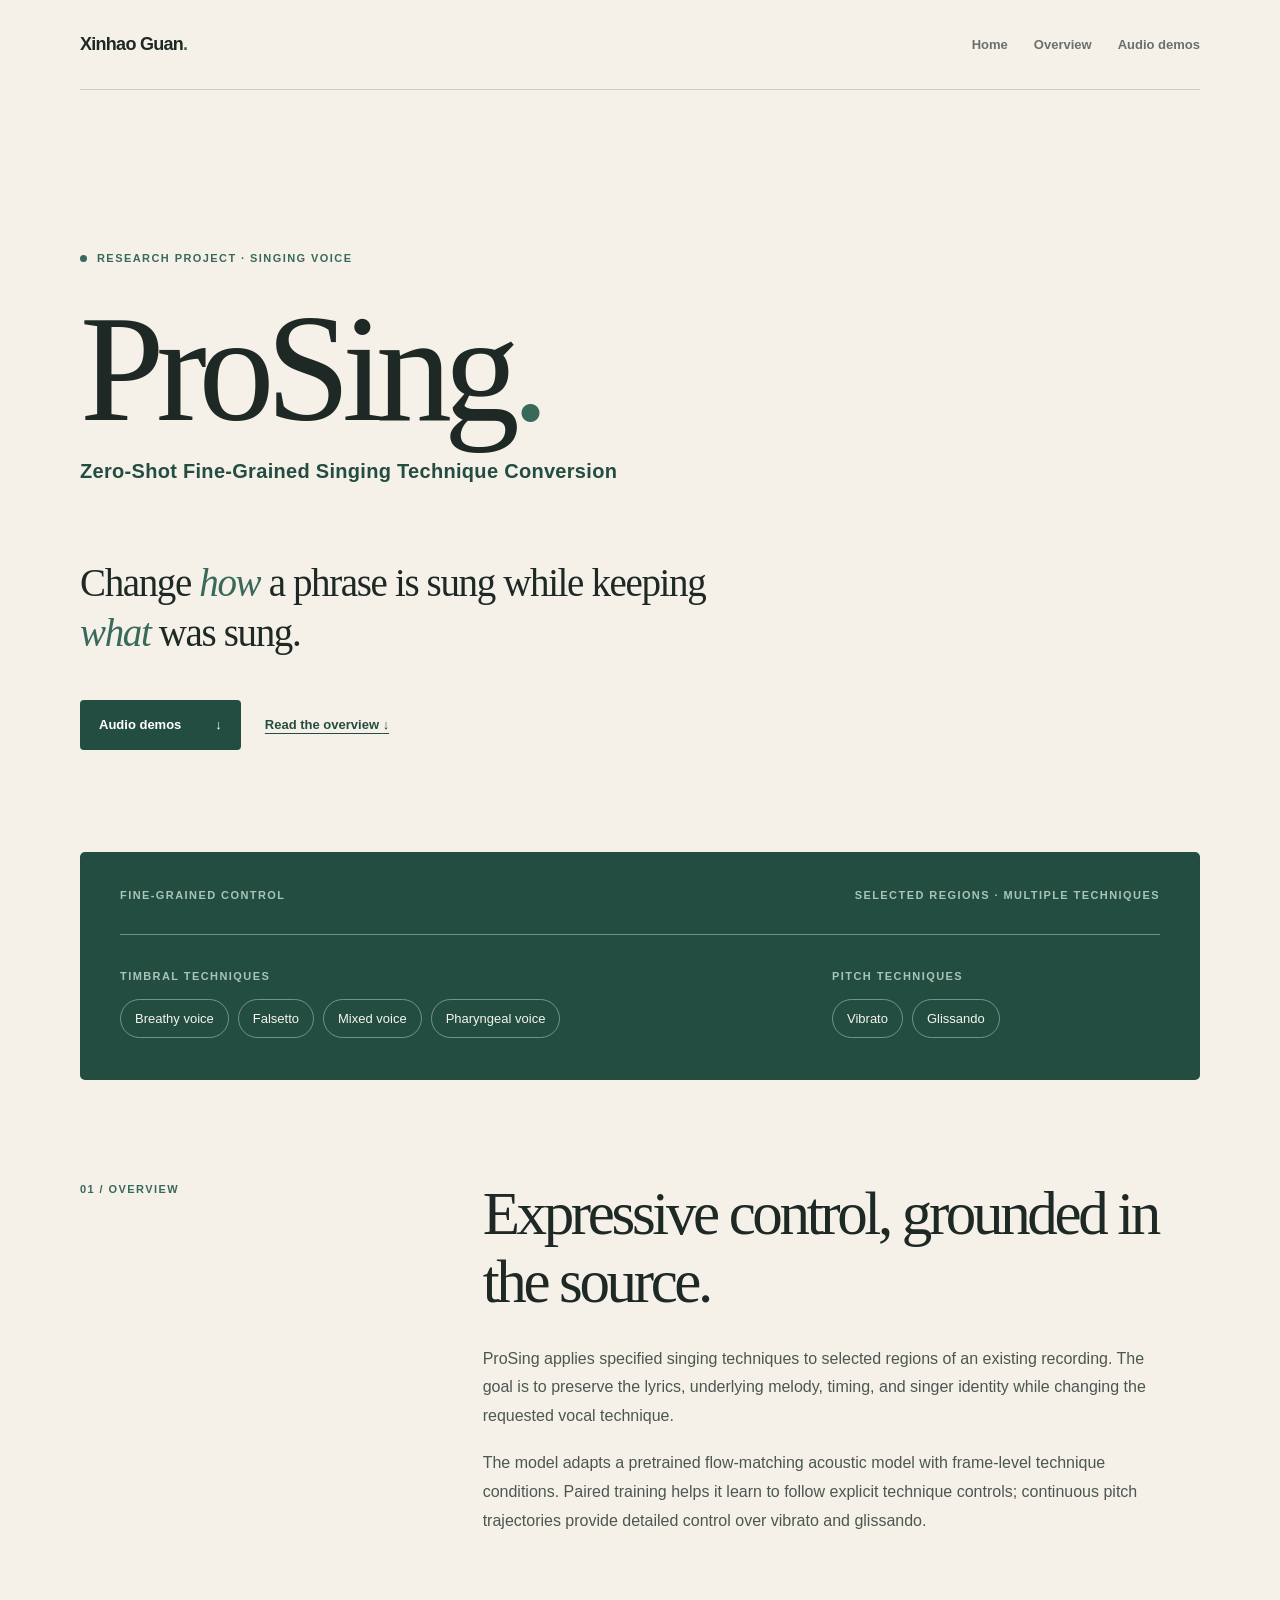
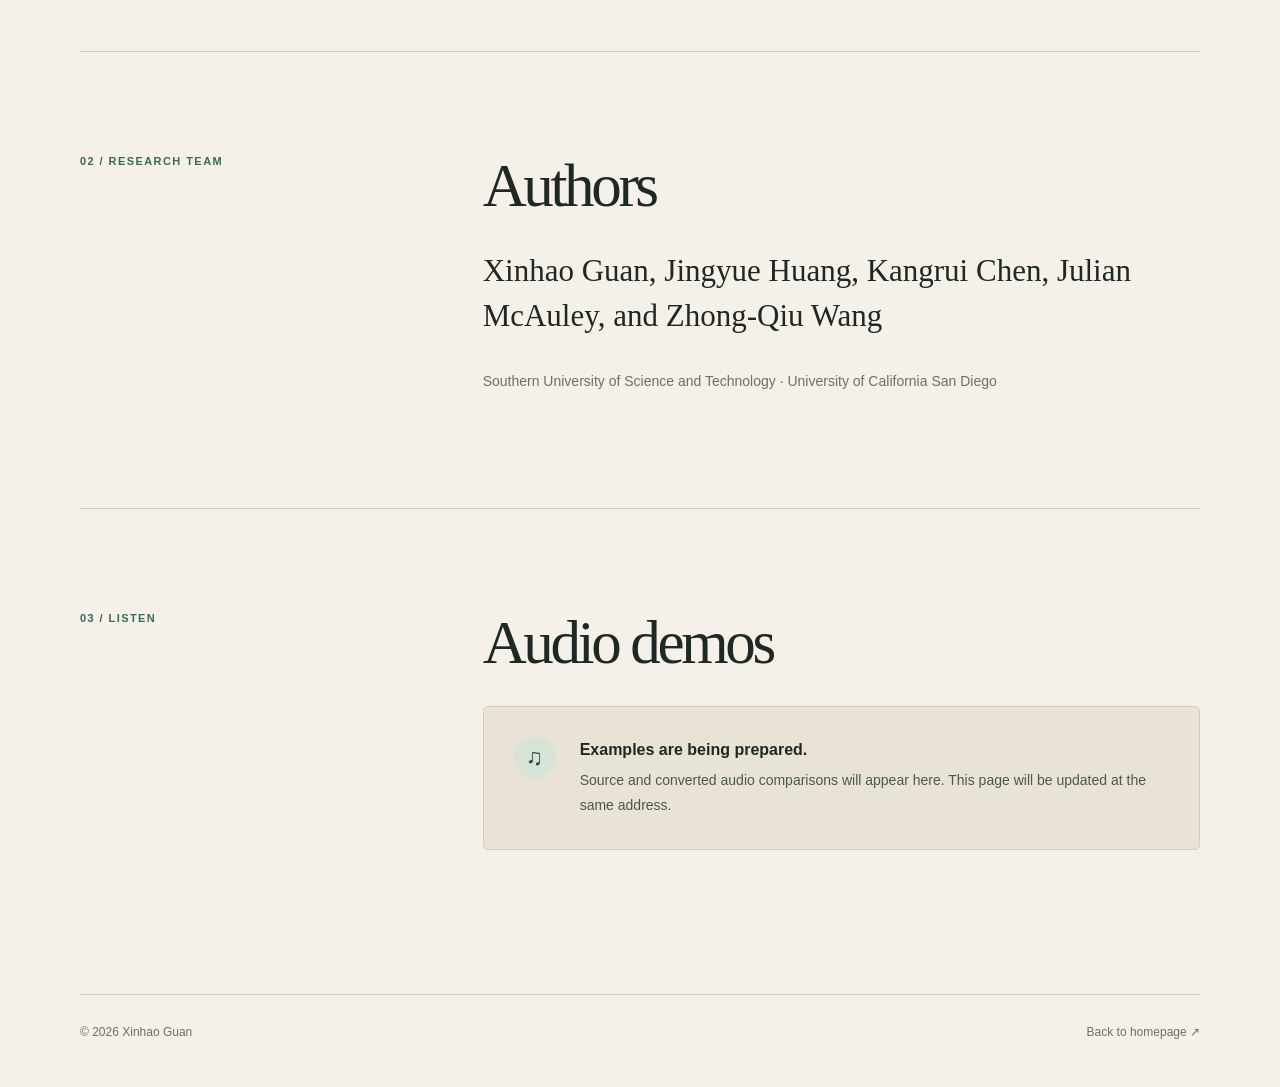
==== prosing-demo/index.html @ 40efb4b3 "Add research homepage and ProSing demo landing page" ====
<!doctype html>
<html lang="en">
  <head>
    <meta charset="utf-8">
    <meta name="viewport" content="width=device-width, initial-scale=1">
    <meta name="description" content="ProSing: zero-shot fine-grained singing technique conversion. Project overview and audio demos.">
    <meta name="theme-color" content="#f5f1e9">
    <meta property="og:type" content="website">
    <meta property="og:title" content="ProSing · Singing Technique Conversion">
    <meta property="og:description" content="Localized, multi-technique control for an existing singing performance.">
    <meta property="og:url" content="https://howardguan24.github.io/prosing-demo/">
    <title>ProSing · Singing Technique Conversion</title>
    <link rel="canonical" href="https://howardguan24.github.io/prosing-demo/">
    <link rel="stylesheet" href="/assets/site.css">
  </head>
  <body>
    <header class="site-header wrap">
      <a class="wordmark" href="/" aria-label="Xinhao Guan, home">Xinhao Guan<span class="wordmark-dot">.</span></a>
      <nav aria-label="Main navigation">
        <a href="/">Home</a>
        <a href="#overview">Overview</a>
        <a href="#demos">Audio demos</a>
      </nav>
    </header>

    <main>
      <section class="project-hero wrap" aria-labelledby="project-title">
        <div class="eyebrow"><span class="status-dot"></span> Research project · Singing voice</div>
        <h1 id="project-title">ProSing<span class="wordmark-dot">.</span></h1>
        <p class="project-subtitle">Zero-Shot Fine-Grained Singing Technique Conversion</p>
        <p class="project-lead">Change <em>how</em> a phrase is sung while keeping <em>what</em> was sung.</p>
        <div class="hero-actions">
          <a class="button button-primary" href="#demos">Audio demos <span aria-hidden="true">↓</span></a>
          <a class="text-link" href="#overview">Read the overview <span aria-hidden="true">↓</span></a>
        </div>
      </section>

      <section class="technique-panel wrap" aria-label="Supported singing techniques">
        <div class="panel-heading">
          <span class="section-label">Fine-grained control</span>
          <span class="panel-note">Selected regions · Multiple techniques</span>
        </div>
        <div class="technique-grid">
          <div class="technique-group">
            <span class="group-title">Timbral techniques</span>
            <div class="pills"><span>Breathy voice</span><span>Falsetto</span><span>Mixed voice</span><span>Pharyngeal voice</span></div>
          </div>
          <div class="technique-group">
            <span class="group-title">Pitch techniques</span>
            <div class="pills"><span>Vibrato</span><span>Glissando</span></div>
          </div>
        </div>
      </section>

      <section class="content-section wrap" id="overview" aria-labelledby="overview-title">
        <div class="section-label">01 / Overview</div>
        <div class="section-content">
          <h2 id="overview-title">Expressive control, grounded in the source.</h2>
          <p>ProSing applies specified singing techniques to selected regions of an existing recording. The goal is to preserve the lyrics, underlying melody, timing, and singer identity while changing the requested vocal technique.</p>
          <p>The model adapts a pretrained flow-matching acoustic model with frame-level technique conditions. Paired training helps it learn to follow explicit technique controls; continuous pitch trajectories provide detailed control over vibrato and glissando.</p>
        </div>
      </section>

      <section class="content-section wrap" id="authors" aria-labelledby="authors-title">
        <div class="section-label">02 / Research team</div>
        <div class="section-content">
          <h2 id="authors-title">Authors</h2>
          <p class="authors">Xinhao Guan, Jingyue Huang, Kangrui Chen, Julian McAuley, and Zhong-Qiu Wang</p>
          <p class="muted">Southern University of Science and Technology · University of California San Diego</p>
        </div>
      </section>

      <section class="content-section demos-section wrap" id="demos" aria-labelledby="demos-title">
        <div class="section-label">03 / Listen</div>
        <div class="section-content">
          <h2 id="demos-title">Audio demos</h2>
          <div class="coming-soon" role="status">
            <span class="coming-soon-icon" aria-hidden="true">♫</span>
            <div>
              <h3>Examples are being prepared.</h3>
              <p>Source and converted audio comparisons will appear here. This page will be updated at the same address.</p>
            </div>
          </div>
        </div>
      </section>
    </main>

    <footer class="site-footer wrap">
      <span>© <span id="year">2026</span> Xinhao Guan</span>
      <a href="/">Back to homepage <span aria-hidden="true">↗</span></a>
    </footer>
    <script>document.getElementById('year').textContent = new Date().getFullYear();</script>
  </body>
</html>
---- assets/site.css ----
:root {
  color-scheme: light;
  --paper: #f5f1e9;
  --paper-deep: #e9e3d6;
  --ink: #1e2925;
  --muted: #68716b;
  --line: #cecfc4;
  --accent: #39695b;
  --accent-deep: #244d42;
}

* { box-sizing: border-box; }
html { scroll-behavior: smooth; }
body { margin: 0; background: var(--paper); color: var(--ink); font: 16px/1.65 -apple-system, BlinkMacSystemFont, "Segoe UI", sans-serif; }
a { color: inherit; }
button, a { -webkit-tap-highlight-color: transparent; }
a:focus-visible { outline: 3px solid var(--accent); outline-offset: 5px; }
.wrap { width: min(1120px, calc(100% - 64px)); margin-inline: auto; }
.site-header { display: flex; align-items: center; justify-content: space-between; min-height: 90px; border-bottom: 1px solid var(--line); gap: 24px; }
.wordmark { font-size: 18px; font-weight: 700; letter-spacing: -.04em; text-decoration: none; white-space: nowrap; }
.wordmark-dot { color: var(--accent); }
.site-header nav { display: flex; flex-wrap: wrap; gap: 26px; }
.site-header nav a { color: var(--muted); font-size: 13px; font-weight: 600; text-decoration: none; }
.site-header nav a:hover, .site-header nav a[aria-current] { color: var(--ink); }
.eyebrow, .section-label, .research-index, .group-title, .panel-note { font-size: 11px; font-weight: 700; letter-spacing: .13em; text-transform: uppercase; }
.eyebrow { display: inline-flex; align-items: center; gap: 10px; color: var(--accent); }
.status-dot { width: 7px; height: 7px; border-radius: 50%; background: var(--accent); }
.home-hero, .project-hero { padding-top: clamp(80px, 12vw, 158px); padding-bottom: clamp(90px, 12vw, 148px); }
h1, h2, h3, p { margin-top: 0; }
h1, h2, .research-title { font-family: Georgia, "Times New Roman", serif; font-weight: 400; letter-spacing: -.055em; }
h1 { font-size: clamp(72px, 12vw, 152px); line-height: .96; margin: 27px 0 32px; }
.home-lead, .project-lead { max-width: 690px; font-family: Georgia, "Times New Roman", serif; font-size: clamp(25px, 3.3vw, 39px); line-height: 1.28; letter-spacing: -.035em; }
.affiliation { color: var(--muted); font-size: 14px; margin-top: 25px; }
.hero-actions { display: flex; flex-wrap: wrap; gap: 24px; align-items: center; margin-top: 42px; }
.button { display: inline-flex; align-items: center; justify-content: space-between; gap: 34px; min-height: 50px; padding: 10px 19px; border-radius: 4px; font-size: 13px; font-weight: 700; text-decoration: none; }
.button-primary { color: #fff; background: var(--accent-deep); }
.button-primary:hover { background: #163b31; }
.text-link { color: var(--accent-deep); font-size: 13px; font-weight: 700; text-decoration-thickness: 1px; text-underline-offset: 4px; }
.home-research { border-top: 1px solid var(--line); padding-top: 28px; padding-bottom: 124px; }
.section-label { color: var(--accent); }
.research-card { display: grid; grid-template-columns: minmax(130px, 1fr) minmax(170px, 1.2fr) minmax(250px, 2fr) 28px; gap: 24px; align-items: center; border-bottom: 1px solid var(--line); padding: 48px 0 55px; text-decoration: none; }
.research-card:hover .research-title, .research-card:hover .research-arrow { color: var(--accent); }
.research-index { color: var(--muted); }
.research-title { font-size: clamp(38px, 5vw, 66px); line-height: 1; }
.research-description { color: var(--muted); font-size: 14px; max-width: 430px; }
.research-arrow { align-self: start; font-size: 24px; }
.project-hero { padding-bottom: 102px; }
.project-hero h1 { margin-bottom: 12px; }
.project-subtitle { color: var(--accent-deep); font-size: clamp(14px, 2vw, 20px); font-weight: 650; letter-spacing: .015em; }
.project-lead { margin-top: 70px; margin-bottom: 0; }
.project-lead em { color: var(--accent); font-style: italic; }
.technique-panel { background: var(--accent-deep); color: #f4f5ed; padding: 34px 40px 42px; border-radius: 5px; }
.panel-heading { display: flex; justify-content: space-between; align-items: baseline; gap: 12px; padding-bottom: 30px; border-bottom: 1px solid #719488; }
.technique-panel .section-label, .panel-note { color: #a7c5b6; }
.technique-grid { display: grid; grid-template-columns: 2fr 1fr; gap: 56px; padding-top: 32px; }
.group-title { display: block; color: #a7c5b6; margin-bottom: 14px; }
.pills { display: flex; flex-wrap: wrap; gap: 9px; }
.pills span { border: 1px solid #719488; border-radius: 999px; padding: 8px 14px; font-size: 13px; }
.content-section { display: grid; grid-template-columns: minmax(160px, 1fr) minmax(0, 2fr); gap: 44px; border-bottom: 1px solid var(--line); padding-top: 100px; padding-bottom: 100px; scroll-margin-top: 30px; }
.content-section h2 { font-size: clamp(34px, 4.8vw, 61px); line-height: 1.1; max-width: 680px; margin-bottom: 30px; }
.content-section p { color: #4b5750; max-width: 670px; font-size: 16px; line-height: 1.8; }
.content-section p + p { margin-top: 18px; }
.content-section .authors { color: var(--ink); font-family: Georgia, "Times New Roman", serif; font-size: clamp(22px, 3vw, 31px); line-height: 1.42; }
.content-section .muted { color: var(--muted); font-size: 14px; }
.demos-section { border-bottom: 0; padding-bottom: 144px; }
.coming-soon { display: flex; gap: 24px; align-items: flex-start; background: var(--paper-deep); border: 1px solid var(--line); border-radius: 5px; padding: 30px; }
.coming-soon-icon { display: grid; place-items: center; flex: 0 0 42px; width: 42px; height: 42px; border-radius: 50%; background: #d7e2d8; color: var(--accent-deep); font-size: 23px; }
.coming-soon h3 { margin: 0 0 5px; font-size: 16px; }
.coming-soon p { margin: 0; font-size: 14px; }
.site-footer { display: flex; justify-content: space-between; gap: 25px; padding-top: 28px; padding-bottom: 45px; border-top: 1px solid var(--line); color: var(--muted); font-size: 12px; }
.site-footer a { text-decoration: none; }
.site-footer a:hover { color: var(--accent); }

@media (max-width: 760px) {
  .wrap { width: min(100% - 36px, 620px); }
  .site-header { min-height: 72px; }
  .site-header nav { gap: 15px; }
  .site-header nav a { font-size: 12px; }
  .home-hero, .project-hero { padding-top: 96px; padding-bottom: 104px; }
  h1 { font-size: clamp(66px, 18vw, 110px); }
  .research-card { grid-template-columns: 1fr 24px; gap: 12px; padding: 34px 0; }
  .research-index, .research-title, .research-description { grid-column: 1; }
  .research-arrow { grid-column: 2; grid-row: 1 / 4; }
  .home-research { padding-bottom: 80px; }
  .project-lead { margin-top: 54px; }
  .technique-panel { padding: 27px 24px 30px; }
  .panel-note { display: none; }
  .technique-grid { grid-template-columns: 1fr; gap: 26px; }
  .content-section { grid-template-columns: 1fr; gap: 20px; padding-top: 70px; padding-bottom: 75px; }
  .content-section h2 { margin-bottom: 20px; }
  .demos-section { padding-bottom: 100px; }
}

@media (prefers-reduced-motion: reduce) {
  html { scroll-behavior: auto; }
}
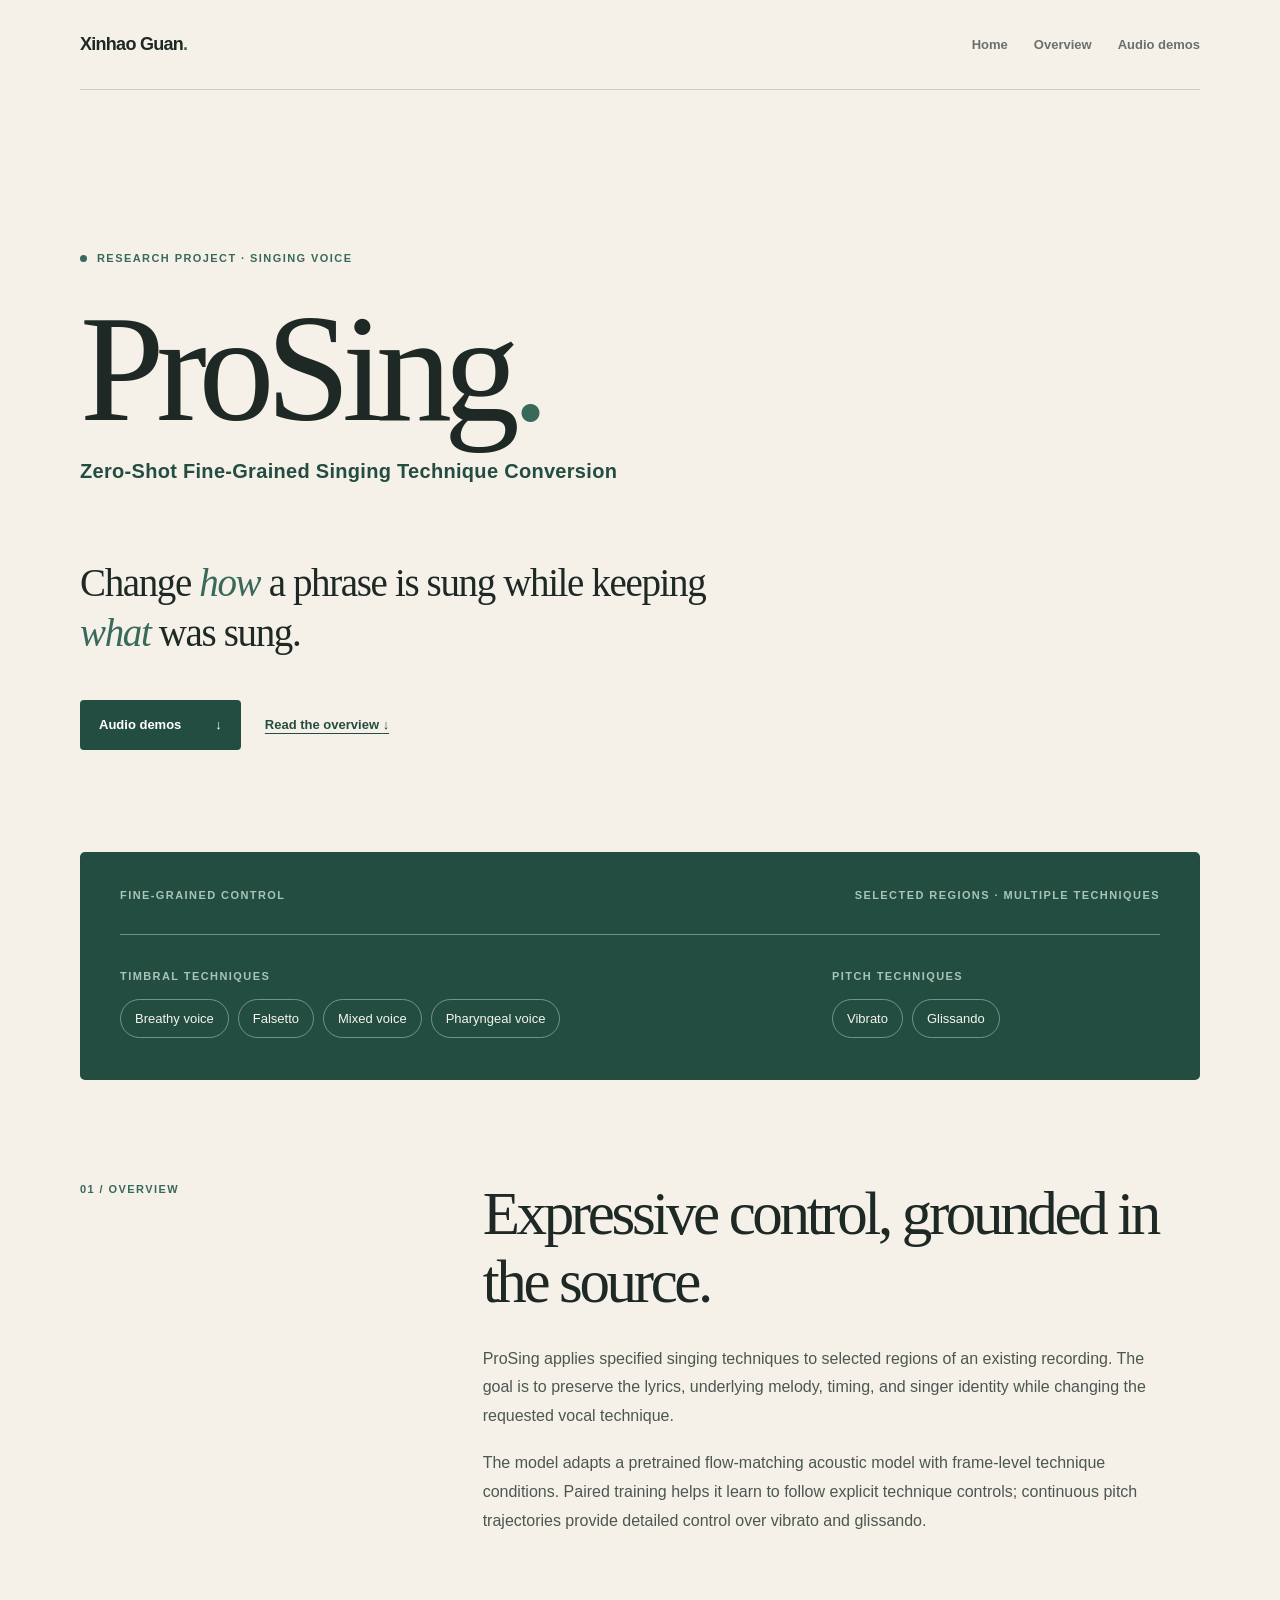
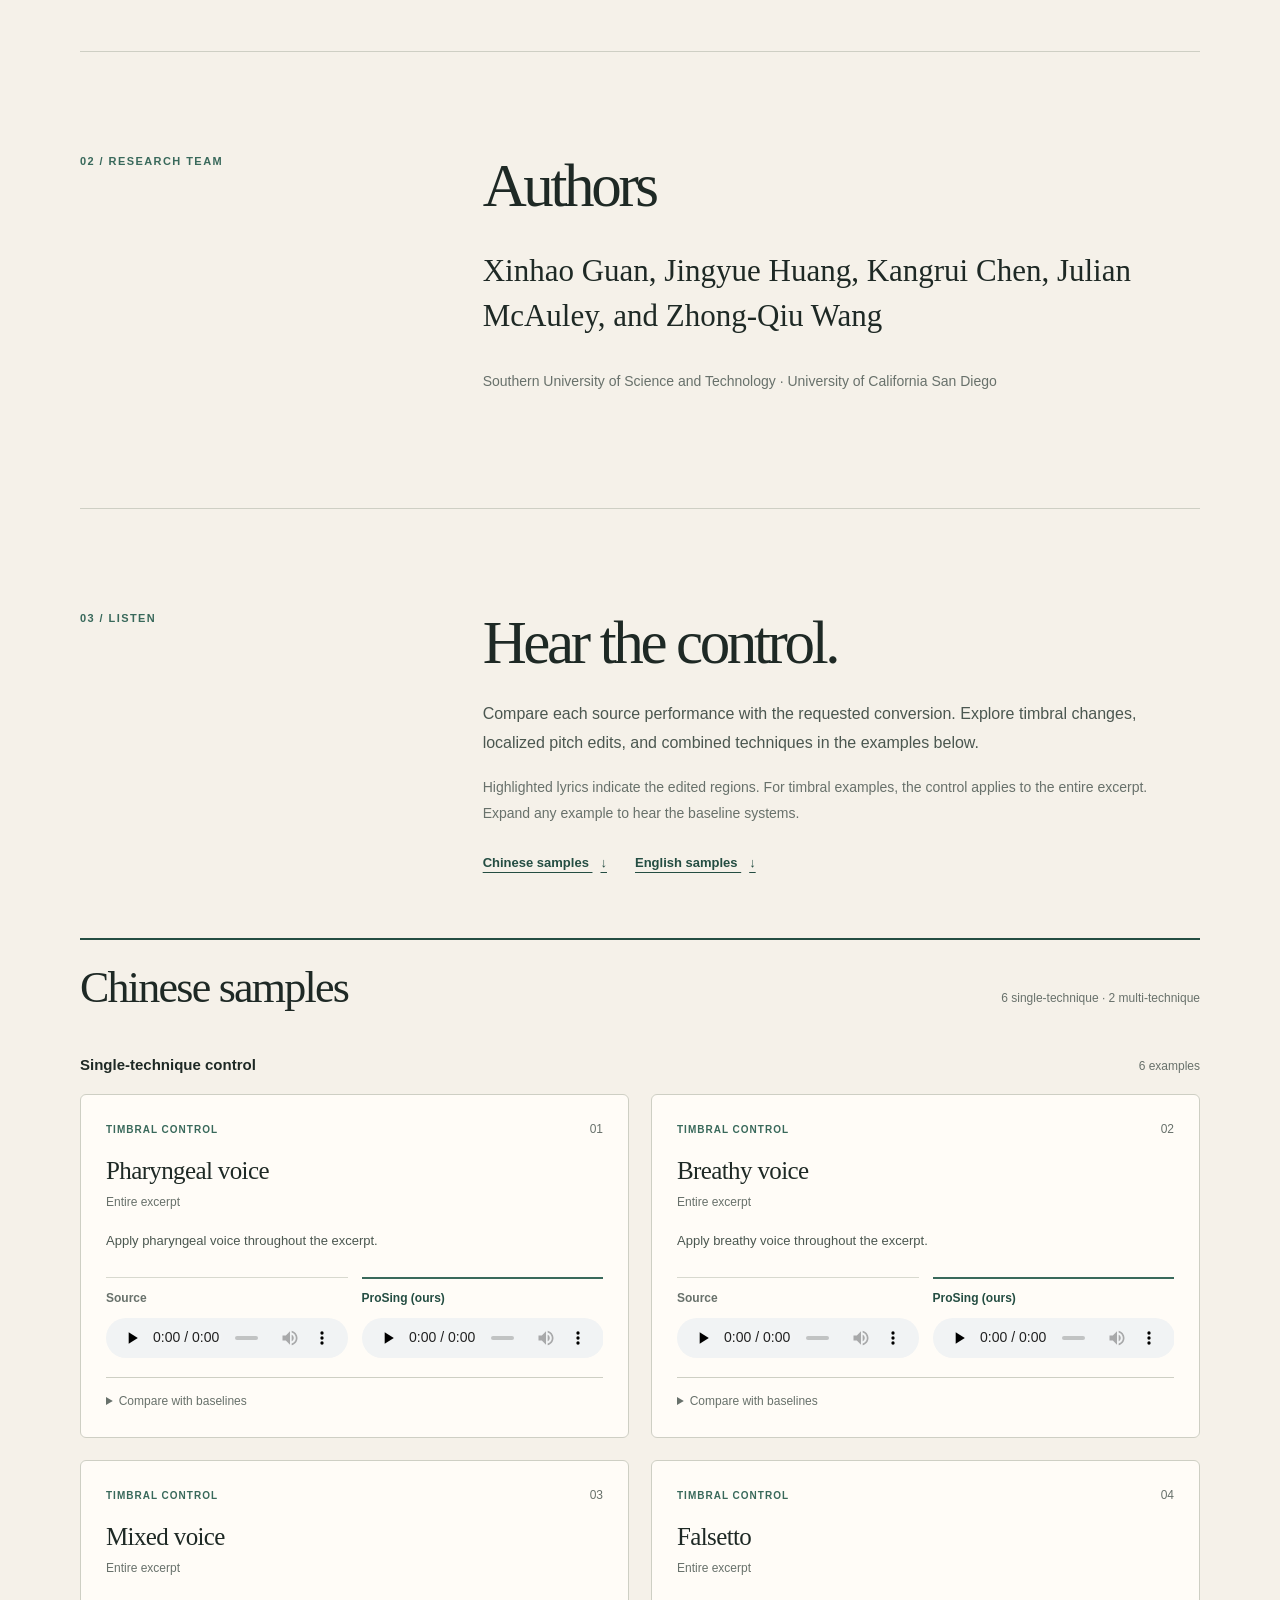
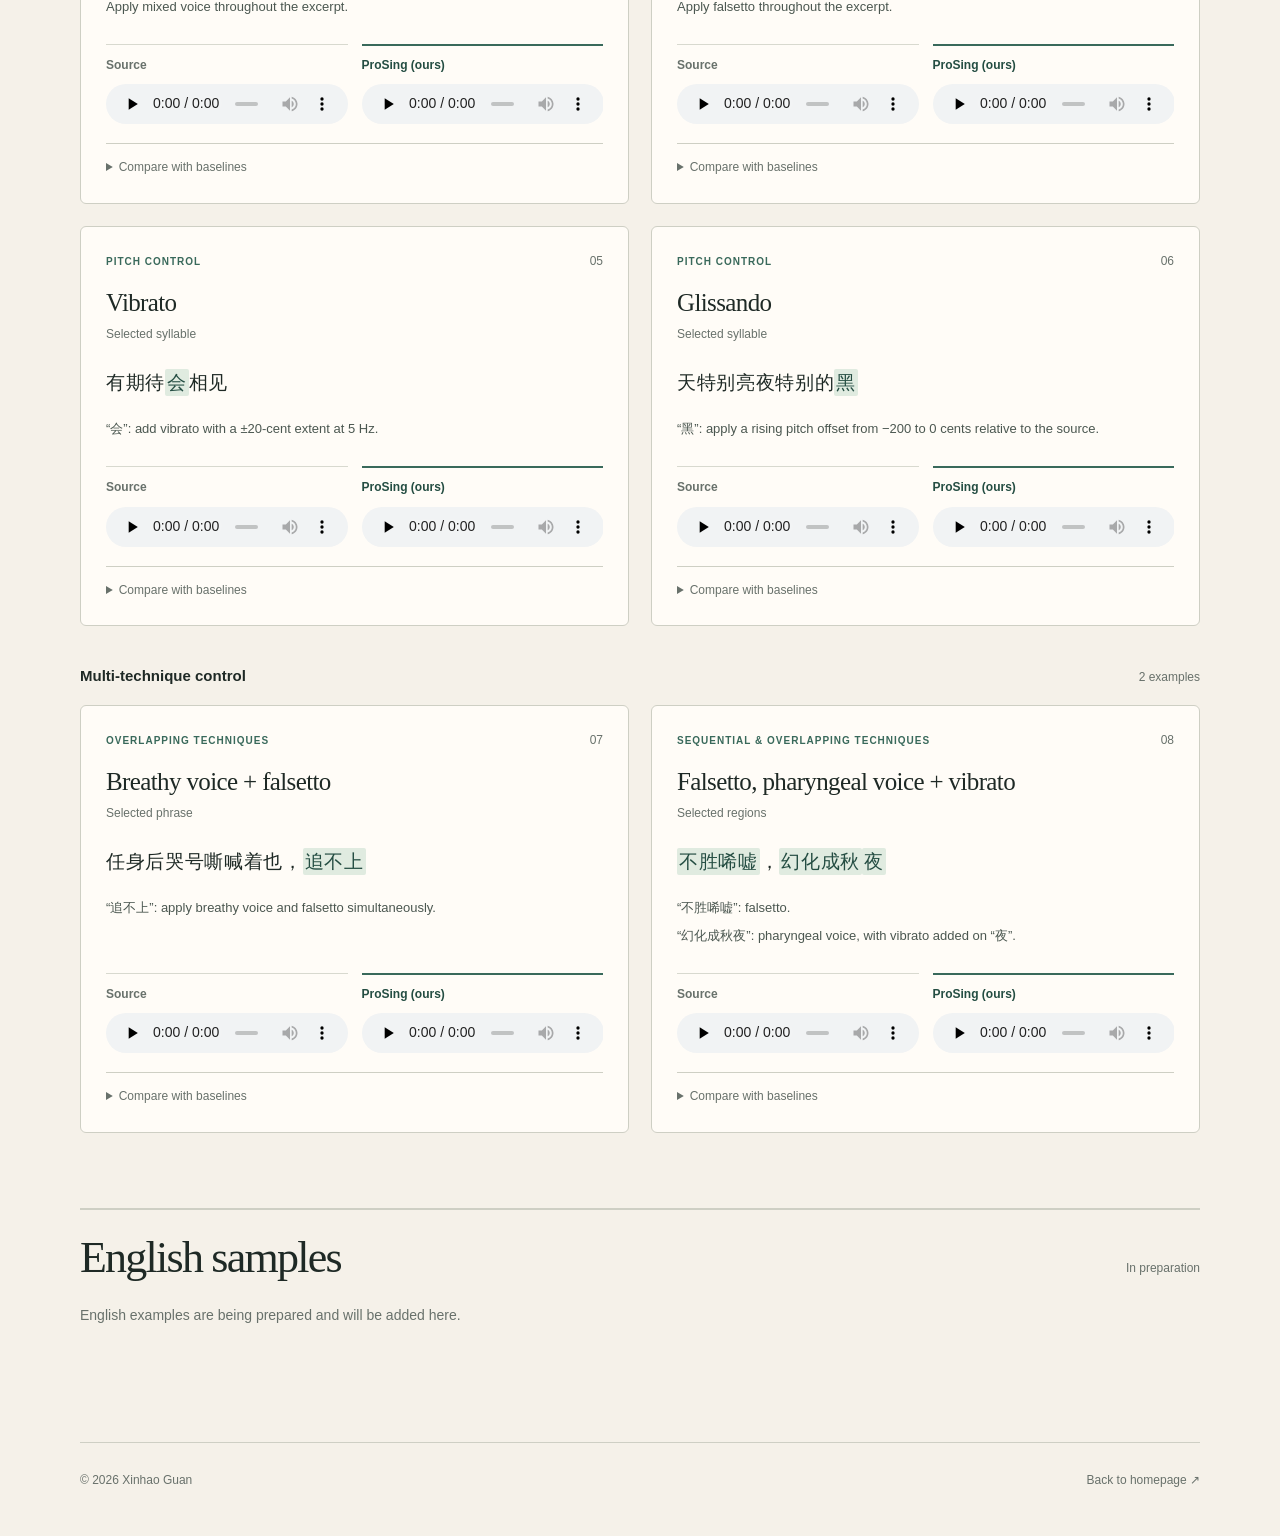
==== commit 96f66893: "Add selected Chinese singing technique demos" ====
--- a/prosing-demo/index.html
+++ b/prosing-demo/index.html
@@ -11,7 +11,8 @@
     <meta property="og:url" content="https://howardguan24.github.io/prosing-demo/">
     <title>ProSing · Singing Technique Conversion</title>
     <link rel="canonical" href="https://howardguan24.github.io/prosing-demo/">
-    <link rel="stylesheet" href="/assets/site.css">
+    <link rel="stylesheet" href="../assets/site.css">
+    <link rel="stylesheet" href="demos.css">
   </head>
   <body>
     <header class="site-header wrap">
@@ -71,17 +72,100 @@
       </section>
 
       <section class="content-section demos-section wrap" id="demos" aria-labelledby="demos-title">
-        <div class="section-label">03 / Listen</div>
-        <div class="section-content">
-          <h2 id="demos-title">Audio demos</h2>
-          <div class="coming-soon" role="status">
-            <span class="coming-soon-icon" aria-hidden="true">♫</span>
-            <div>
-              <h3>Examples are being prepared.</h3>
-              <p>Source and converted audio comparisons will appear here. This page will be updated at the same address.</p>
-            </div>
-          </div>
-        </div>
+        <!-- DEMOS:START -->
+<div class="demos-intro">
+  <div class="section-label">03 / Listen</div>
+  <div><h2 id="demos-title">Hear the control.</h2>
+    <p>Compare each source performance with the requested conversion. Explore timbral changes, localized pitch edits, and combined techniques in the examples below.</p>
+    <p class="listening-note">Highlighted lyrics indicate the edited regions. For timbral examples, the control applies to the entire excerpt. Expand any example to hear the baseline systems.</p>
+    <nav class="demo-language-nav" aria-label="Demo languages"><a href="#chinese-demos">Chinese samples <span aria-hidden="true">↓</span></a><a href="#english-demos">English samples <span aria-hidden="true">↓</span></a></nav>
+  </div>
+</div>
+<section class="language-demos" id="chinese-demos" aria-labelledby="chinese-title">
+  <div class="language-heading"><h3 id="chinese-title">Chinese samples</h3><span class="language-count">6 single-technique · 2 multi-technique</span></div>
+  <section class="technique-demos" aria-labelledby="chinese-single-title">
+  <div class="demo-group-heading"><h4 id="chinese-single-title">Single-technique control</h4><span>6 examples</span></div>
+  <div class="demo-grid"><article class="demo-card" id="pharyngeal_06">
+  <div class="demo-card-top"><span class="sample-family">Timbral control</span><span class="sample-number">01</span></div>
+  <h5>Pharyngeal voice</h5>
+  <span class="sample-scope">Entire excerpt</span>
+
+  <ul class="sample-instructions"><li>Apply pharyngeal voice throughout the excerpt.</li></ul>
+  <div class="audio-pair"><div class="audio-player"><span class="audio-label">Source</span><audio controls preload="none" aria-label="pharyngeal_06: Source"><source src="audio/zh/pharyngeal_06/source.wav" type="audio/wav"><a href="audio/zh/pharyngeal_06/source.wav">Download audio</a></audio></div><div class="audio-player audio-player-primary"><span class="audio-label">ProSing (ours)</span><audio controls preload="none" aria-label="pharyngeal_06: ProSing (ours)"><source src="audio/zh/pharyngeal_06/prosing.wav" type="audio/wav"><a href="audio/zh/pharyngeal_06/prosing.wav">Download audio</a></audio></div></div>
+  <details class="baseline-comparisons"><summary>Compare with baselines</summary><div class="audio-pair"><div class="audio-player"><span class="audio-label">TCSinger</span><audio controls preload="none" aria-label="pharyngeal_06: TCSinger"><source src="audio/zh/pharyngeal_06/tcsinger.wav" type="audio/wav"><a href="audio/zh/pharyngeal_06/tcsinger.wav">Download audio</a></audio></div><div class="audio-player"><span class="audio-label">Vevo</span><audio controls preload="none" aria-label="pharyngeal_06: Vevo"><source src="audio/zh/pharyngeal_06/vevo.wav" type="audio/wav"><a href="audio/zh/pharyngeal_06/vevo.wav">Download audio</a></audio></div></div></details>
+</article>
+<article class="demo-card" id="breathy_03">
+  <div class="demo-card-top"><span class="sample-family">Timbral control</span><span class="sample-number">02</span></div>
+  <h5>Breathy voice</h5>
+  <span class="sample-scope">Entire excerpt</span>
+
+  <ul class="sample-instructions"><li>Apply breathy voice throughout the excerpt.</li></ul>
+  <div class="audio-pair"><div class="audio-player"><span class="audio-label">Source</span><audio controls preload="none" aria-label="breathy_03: Source"><source src="audio/zh/breathy_03/source.wav" type="audio/wav"><a href="audio/zh/breathy_03/source.wav">Download audio</a></audio></div><div class="audio-player audio-player-primary"><span class="audio-label">ProSing (ours)</span><audio controls preload="none" aria-label="breathy_03: ProSing (ours)"><source src="audio/zh/breathy_03/prosing.wav" type="audio/wav"><a href="audio/zh/breathy_03/prosing.wav">Download audio</a></audio></div></div>
+  <details class="baseline-comparisons"><summary>Compare with baselines</summary><div class="audio-pair"><div class="audio-player"><span class="audio-label">TCSinger</span><audio controls preload="none" aria-label="breathy_03: TCSinger"><source src="audio/zh/breathy_03/tcsinger.wav" type="audio/wav"><a href="audio/zh/breathy_03/tcsinger.wav">Download audio</a></audio></div><div class="audio-player"><span class="audio-label">Vevo</span><audio controls preload="none" aria-label="breathy_03: Vevo"><source src="audio/zh/breathy_03/vevo.wav" type="audio/wav"><a href="audio/zh/breathy_03/vevo.wav">Download audio</a></audio></div></div></details>
+</article>
+<article class="demo-card" id="mix_05">
+  <div class="demo-card-top"><span class="sample-family">Timbral control</span><span class="sample-number">03</span></div>
+  <h5>Mixed voice</h5>
+  <span class="sample-scope">Entire excerpt</span>
+
+  <ul class="sample-instructions"><li>Apply mixed voice throughout the excerpt.</li></ul>
+  <div class="audio-pair"><div class="audio-player"><span class="audio-label">Source</span><audio controls preload="none" aria-label="mix_05: Source"><source src="audio/zh/mix_05/source.wav" type="audio/wav"><a href="audio/zh/mix_05/source.wav">Download audio</a></audio></div><div class="audio-player audio-player-primary"><span class="audio-label">ProSing (ours)</span><audio controls preload="none" aria-label="mix_05: ProSing (ours)"><source src="audio/zh/mix_05/prosing.wav" type="audio/wav"><a href="audio/zh/mix_05/prosing.wav">Download audio</a></audio></div></div>
+  <details class="baseline-comparisons"><summary>Compare with baselines</summary><div class="audio-pair"><div class="audio-player"><span class="audio-label">TCSinger</span><audio controls preload="none" aria-label="mix_05: TCSinger"><source src="audio/zh/mix_05/tcsinger.wav" type="audio/wav"><a href="audio/zh/mix_05/tcsinger.wav">Download audio</a></audio></div><div class="audio-player"><span class="audio-label">Vevo</span><audio controls preload="none" aria-label="mix_05: Vevo"><source src="audio/zh/mix_05/vevo.wav" type="audio/wav"><a href="audio/zh/mix_05/vevo.wav">Download audio</a></audio></div></div></details>
+</article>
+<article class="demo-card" id="falsetto_01">
+  <div class="demo-card-top"><span class="sample-family">Timbral control</span><span class="sample-number">04</span></div>
+  <h5>Falsetto</h5>
+  <span class="sample-scope">Entire excerpt</span>
+
+  <ul class="sample-instructions"><li>Apply falsetto throughout the excerpt.</li></ul>
+  <div class="audio-pair"><div class="audio-player"><span class="audio-label">Source</span><audio controls preload="none" aria-label="falsetto_01: Source"><source src="audio/zh/falsetto_01/source.wav" type="audio/wav"><a href="audio/zh/falsetto_01/source.wav">Download audio</a></audio></div><div class="audio-player audio-player-primary"><span class="audio-label">ProSing (ours)</span><audio controls preload="none" aria-label="falsetto_01: ProSing (ours)"><source src="audio/zh/falsetto_01/prosing.wav" type="audio/wav"><a href="audio/zh/falsetto_01/prosing.wav">Download audio</a></audio></div></div>
+  <details class="baseline-comparisons"><summary>Compare with baselines</summary><div class="audio-pair"><div class="audio-player"><span class="audio-label">TCSinger</span><audio controls preload="none" aria-label="falsetto_01: TCSinger"><source src="audio/zh/falsetto_01/tcsinger.wav" type="audio/wav"><a href="audio/zh/falsetto_01/tcsinger.wav">Download audio</a></audio></div><div class="audio-player"><span class="audio-label">Vevo</span><audio controls preload="none" aria-label="falsetto_01: Vevo"><source src="audio/zh/falsetto_01/vevo.wav" type="audio/wav"><a href="audio/zh/falsetto_01/vevo.wav">Download audio</a></audio></div></div></details>
+</article>
+<article class="demo-card" id="vibrato_04">
+  <div class="demo-card-top"><span class="sample-family">Pitch control</span><span class="sample-number">05</span></div>
+  <h5>Vibrato</h5>
+  <span class="sample-scope">Selected syllable</span>
+<p class="sample-lyrics" lang="zh">有期待<mark title="vibrato">会</mark>相见</p>
+  <ul class="sample-instructions"><li>“会”: add vibrato with a ±20-cent extent at 5 Hz.</li></ul>
+  <div class="audio-pair"><div class="audio-player"><span class="audio-label">Source</span><audio controls preload="none" aria-label="vibrato_04: Source"><source src="audio/zh/vibrato_04/source.wav" type="audio/wav"><a href="audio/zh/vibrato_04/source.wav">Download audio</a></audio></div><div class="audio-player audio-player-primary"><span class="audio-label">ProSing (ours)</span><audio controls preload="none" aria-label="vibrato_04: ProSing (ours)"><source src="audio/zh/vibrato_04/prosing.wav" type="audio/wav"><a href="audio/zh/vibrato_04/prosing.wav">Download audio</a></audio></div></div>
+  <details class="baseline-comparisons"><summary>Compare with baselines</summary><div class="audio-pair"><div class="audio-player"><span class="audio-label">TCSinger</span><audio controls preload="none" aria-label="vibrato_04: TCSinger"><source src="audio/zh/vibrato_04/tcsinger.wav" type="audio/wav"><a href="audio/zh/vibrato_04/tcsinger.wav">Download audio</a></audio></div><div class="audio-player"><span class="audio-label">Vevo</span><audio controls preload="none" aria-label="vibrato_04: Vevo"><source src="audio/zh/vibrato_04/vevo.wav" type="audio/wav"><a href="audio/zh/vibrato_04/vevo.wav">Download audio</a></audio></div></div></details>
+</article>
+<article class="demo-card" id="gliss_03_hei">
+  <div class="demo-card-top"><span class="sample-family">Pitch control</span><span class="sample-number">06</span></div>
+  <h5>Glissando</h5>
+  <span class="sample-scope">Selected syllable</span>
+<p class="sample-lyrics" lang="zh">天特别亮夜特别的<mark title="glissando">黑</mark></p>
+  <ul class="sample-instructions"><li>“黑”: apply a rising pitch offset from −200 to 0 cents relative to the source.</li></ul>
+  <div class="audio-pair"><div class="audio-player"><span class="audio-label">Source</span><audio controls preload="none" aria-label="gliss_03_hei: Source"><source src="audio/zh/gliss_03_hei/source.wav" type="audio/wav"><a href="audio/zh/gliss_03_hei/source.wav">Download audio</a></audio></div><div class="audio-player audio-player-primary"><span class="audio-label">ProSing (ours)</span><audio controls preload="none" aria-label="gliss_03_hei: ProSing (ours)"><source src="audio/zh/gliss_03_hei/prosing.wav" type="audio/wav"><a href="audio/zh/gliss_03_hei/prosing.wav">Download audio</a></audio></div></div>
+  <details class="baseline-comparisons"><summary>Compare with baselines</summary><div class="audio-pair"><div class="audio-player"><span class="audio-label">TCSinger</span><audio controls preload="none" aria-label="gliss_03_hei: TCSinger"><source src="audio/zh/gliss_03_hei/tcsinger.wav" type="audio/wav"><a href="audio/zh/gliss_03_hei/tcsinger.wav">Download audio</a></audio></div><div class="audio-player"><span class="audio-label">Vevo</span><audio controls preload="none" aria-label="gliss_03_hei: Vevo"><source src="audio/zh/gliss_03_hei/vevo.wav" type="audio/wav"><a href="audio/zh/gliss_03_hei/vevo.wav">Download audio</a></audio></div></div></details>
+</article></div>
+</section><section class="technique-demos" aria-labelledby="chinese-composite-title">
+  <div class="demo-group-heading"><h4 id="chinese-composite-title">Multi-technique control</h4><span>2 examples</span></div>
+  <div class="demo-grid"><article class="demo-card" id="combo_02_gumeng">
+  <div class="demo-card-top"><span class="sample-family">Overlapping techniques</span><span class="sample-number">07</span></div>
+  <h5>Breathy voice + falsetto</h5>
+  <span class="sample-scope">Selected phrase</span>
+<p class="sample-lyrics" lang="zh">任身后哭号嘶喊着也，<mark title="breathy voice + falsetto">追不上</mark></p>
+  <ul class="sample-instructions"><li>“追不上”: apply breathy voice and falsetto simultaneously.</li></ul>
+  <div class="audio-pair"><div class="audio-player"><span class="audio-label">Source</span><audio controls preload="none" aria-label="combo_02_gumeng: Source"><source src="audio/zh/combo_02_gumeng/source.wav" type="audio/wav"><a href="audio/zh/combo_02_gumeng/source.wav">Download audio</a></audio></div><div class="audio-player audio-player-primary"><span class="audio-label">ProSing (ours)</span><audio controls preload="none" aria-label="combo_02_gumeng: ProSing (ours)"><source src="audio/zh/combo_02_gumeng/prosing.wav" type="audio/wav"><a href="audio/zh/combo_02_gumeng/prosing.wav">Download audio</a></audio></div></div>
+  <details class="baseline-comparisons"><summary>Compare with baselines</summary><div class="audio-pair"><div class="audio-player"><span class="audio-label">TCSinger</span><audio controls preload="none" aria-label="combo_02_gumeng: TCSinger"><source src="audio/zh/combo_02_gumeng/tcsinger.wav" type="audio/wav"><a href="audio/zh/combo_02_gumeng/tcsinger.wav">Download audio</a></audio></div></div></details>
+</article>
+<article class="demo-card" id="combo_08_luoyeguigen">
+  <div class="demo-card-top"><span class="sample-family">Sequential &amp; overlapping techniques</span><span class="sample-number">08</span></div>
+  <h5>Falsetto, pharyngeal voice + vibrato</h5>
+  <span class="sample-scope">Selected regions</span>
+<p class="sample-lyrics" lang="zh"><mark title="falsetto">不胜唏嘘</mark>，<mark title="pharyngeal voice">幻化成秋</mark><mark title="pharyngeal voice + vibrato">夜</mark></p>
+  <ul class="sample-instructions"><li>“不胜唏嘘”: falsetto.</li><li>“幻化成秋夜”: pharyngeal voice, with vibrato added on “夜”.</li></ul>
+  <div class="audio-pair"><div class="audio-player"><span class="audio-label">Source</span><audio controls preload="none" aria-label="combo_08_luoyeguigen: Source"><source src="audio/zh/combo_08_luoyeguigen/source.wav" type="audio/wav"><a href="audio/zh/combo_08_luoyeguigen/source.wav">Download audio</a></audio></div><div class="audio-player audio-player-primary"><span class="audio-label">ProSing (ours)</span><audio controls preload="none" aria-label="combo_08_luoyeguigen: ProSing (ours)"><source src="audio/zh/combo_08_luoyeguigen/prosing.wav" type="audio/wav"><a href="audio/zh/combo_08_luoyeguigen/prosing.wav">Download audio</a></audio></div></div>
+  <details class="baseline-comparisons"><summary>Compare with baselines</summary><div class="audio-pair"><div class="audio-player"><span class="audio-label">TCSinger</span><audio controls preload="none" aria-label="combo_08_luoyeguigen: TCSinger"><source src="audio/zh/combo_08_luoyeguigen/tcsinger.wav" type="audio/wav"><a href="audio/zh/combo_08_luoyeguigen/tcsinger.wav">Download audio</a></audio></div></div></details>
+</article></div>
+</section>
+</section>
+<section class="language-demos language-demos-pending" id="english-demos" aria-labelledby="english-title">
+  <div class="language-heading"><h3 id="english-title">English samples</h3><span class="language-count">In preparation</span></div>
+  <p class="language-note">English examples are being prepared and will be added here.</p>
+</section>
+      <!-- DEMOS:END -->
       </section>
     </main>
 
@@ -90,5 +174,9 @@
       <a href="/">Back to homepage <span aria-hidden="true">↗</span></a>
     </footer>
     <script>document.getElementById('year').textContent = new Date().getFullYear();</script>
+    <script src="demos.js"></script>
+    <!-- Cloudflare Web Analytics -->
+    <script type="module" src="https://static.cloudflareinsights.com/beacon.min.js" data-cf-beacon='{"token":"b8576eddd77d4fb593236687926ec398"}'></script>
+    <!-- End Cloudflare Web Analytics -->
   </body>
 </html>
--- a/prosing-demo/demos.css
+++ b/prosing-demo/demos.css
@@ -0,0 +1,68 @@
+.demos-section {
+  display: block;
+  padding-top: 100px;
+  padding-bottom: 100px;
+}
+
+.demos-intro {
+  display: grid;
+  grid-template-columns: minmax(160px, 1fr) minmax(0, 2fr);
+  gap: 44px;
+  margin-bottom: 65px;
+}
+
+.demos-intro h2 { margin-bottom: 24px; }
+.demos-intro .listening-note { font-size: 14px; color: var(--muted); }
+.demo-language-nav { display: flex; flex-wrap: wrap; gap: 12px 28px; margin-top: 26px; }
+.demo-language-nav a { color: var(--accent-deep); font-size: 13px; font-weight: 650; text-underline-offset: 5px; }
+.demo-language-nav span { margin-left: 8px; }
+.language-demos { scroll-margin-top: 35px; }
+.language-heading { display: flex; justify-content: space-between; align-items: baseline; gap: 20px; border-top: 2px solid var(--accent-deep); padding-top: 22px; }
+.language-heading h3 { margin: 0; font-family: Georgia, "Times New Roman", serif; font-weight: 400; letter-spacing: -.04em; font-size: clamp(30px, 4vw, 44px); line-height: 1.2; }
+.language-count { color: var(--muted); font-size: 12px; }
+.technique-demos { margin-top: 38px; }
+.demo-group-heading { display: flex; align-items: baseline; justify-content: space-between; gap: 15px; margin-bottom: 16px; }
+.demo-group-heading h4 { margin: 0; font-size: 15px; font-weight: 650; }
+.demo-group-heading > span { font-size: 12px; color: var(--muted); }
+.demo-grid { display: grid; grid-template-columns: repeat(2, minmax(0, 1fr)); gap: 22px; }
+.demo-card { display: flex; flex-direction: column; min-width: 0; border: 1px solid var(--line); border-radius: 6px; padding: 25px; background: #fffcf7; scroll-margin-top: 30px; }
+.demo-card-top { display: flex; align-items: baseline; justify-content: space-between; gap: 15px; margin-bottom: 15px; }
+.sample-family { color: var(--accent); font-size: 10px; font-weight: 700; text-transform: uppercase; letter-spacing: .1em; }
+.sample-number { font-size: 12px; color: var(--muted); font-variant-numeric: tabular-nums; }
+.demo-card h5 { margin: 0 0 7px; font-family: Georgia, "Times New Roman", serif; font-size: 25px; font-weight: 400; letter-spacing: -.025em; line-height: 1.25; }
+.sample-scope { color: var(--muted); font-size: 12px; }
+.demo-card .sample-lyrics { font-size: 19px; color: var(--ink); margin: 20px 0 0; line-height: 1.9; letter-spacing: .035em; }
+.sample-lyrics mark { color: var(--accent-deep); background: #e0ebe0; padding: 3px 2px; border-radius: 2px; box-decoration-break: clone; -webkit-box-decoration-break: clone; }
+.sample-instructions { margin: 17px 0 25px; padding: 0; list-style: none; color: #4b5750; font-size: 13px; line-height: 1.75; }
+.sample-instructions li + li { margin-top: 5px; }
+.audio-pair { display: grid; grid-template-columns: repeat(2, minmax(0, 1fr)); gap: 14px; }
+.demo-card > .audio-pair { margin-top: auto; }
+.audio-player { min-width: 0; border-top: 1px solid #d8d9cf; padding-top: 11px; }
+.audio-player-primary { border-top: 2px solid var(--accent); padding-top: 10px; }
+.audio-label { display: block; margin-bottom: 9px; font-size: 12px; font-weight: 600; color: var(--muted); }
+.audio-player-primary .audio-label { color: var(--accent-deep); }
+.audio-player audio { display: block; width: 100%; height: 40px; }
+.baseline-comparisons { margin-top: 19px; border-top: 1px solid var(--line); padding-top: 14px; }
+.baseline-comparisons summary { cursor: pointer; color: var(--muted); font-size: 12px; }
+.baseline-comparisons summary:hover { color: var(--accent); }
+.baseline-comparisons .audio-pair { margin-top: 15px; }
+.baseline-comparisons .audio-player { border-top: 0; padding-top: 0; }
+.language-demos + .language-demos { margin-top: 75px; }
+.language-demos-pending .language-heading { border-top-color: var(--line); }
+.language-demos-pending .language-note { margin-top: 18px; color: var(--muted); font-size: 14px; }
+audio:focus-visible, summary:focus-visible { outline: 3px solid var(--accent); outline-offset: 4px; }
+
+@media (max-width: 900px) {
+  .demo-grid { grid-template-columns: 1fr; }
+}
+
+@media (max-width: 760px) {
+  .demos-intro { grid-template-columns: 1fr; gap: 18px; margin-bottom: 44px; }
+  .demos-section { padding-top: 70px; padding-bottom: 80px; }
+  .language-heading { flex-direction: column; gap: 10px; }
+  .demo-card { padding: 22px 18px; }
+}
+
+@media (max-width: 420px) {
+  .audio-pair { grid-template-columns: 1fr; gap: 18px; }
+}
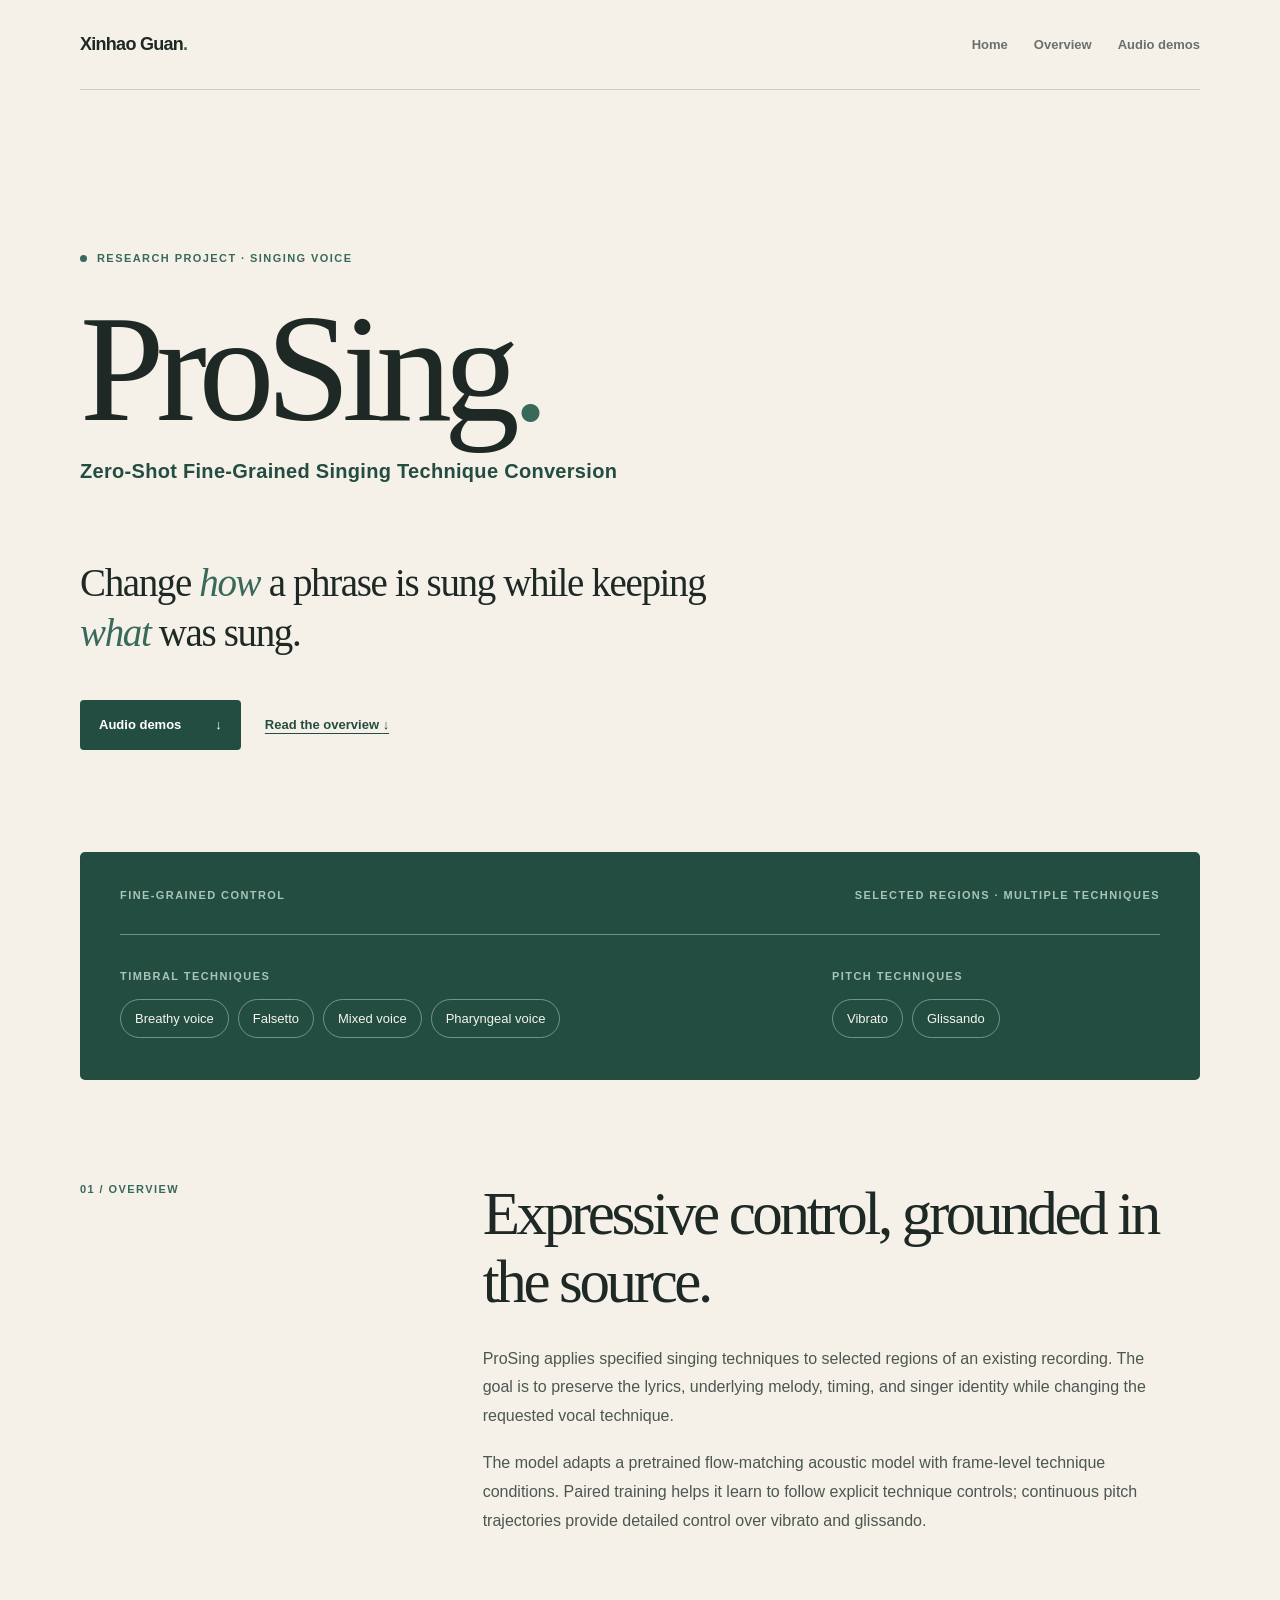
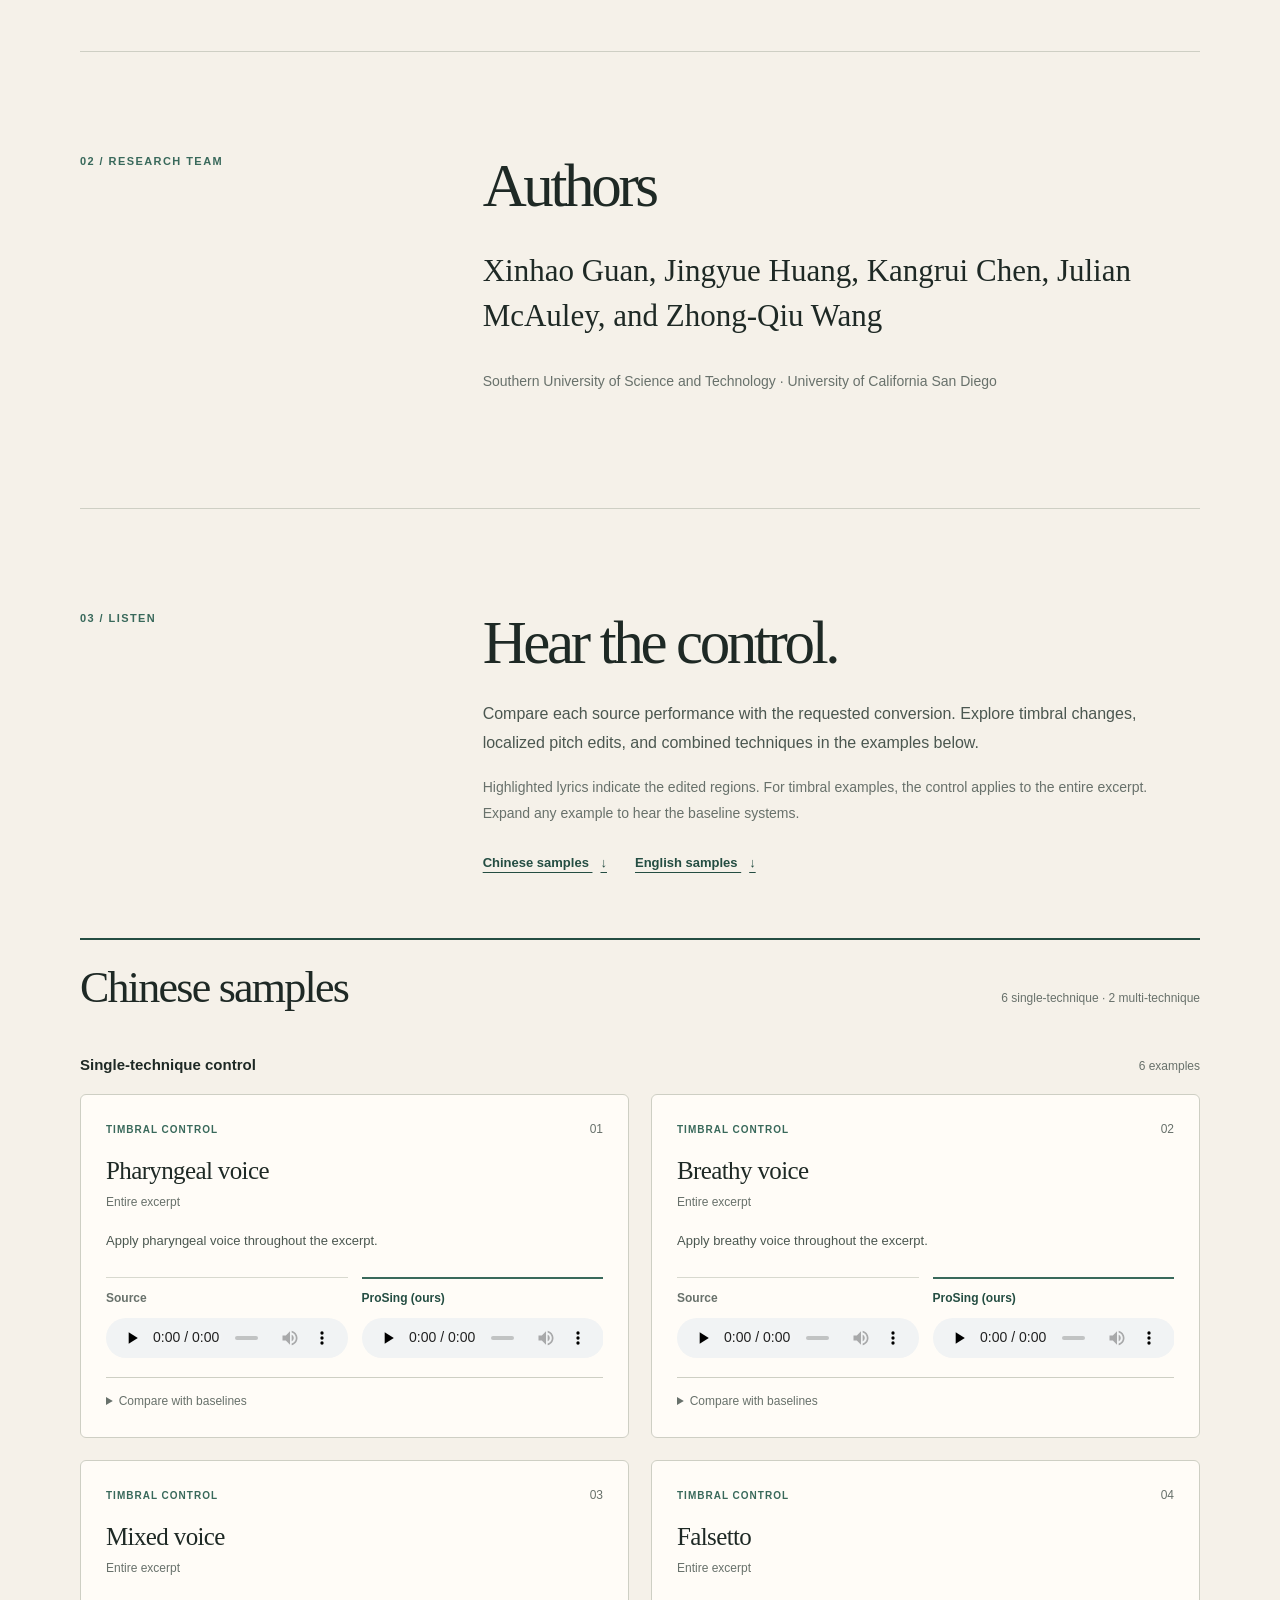
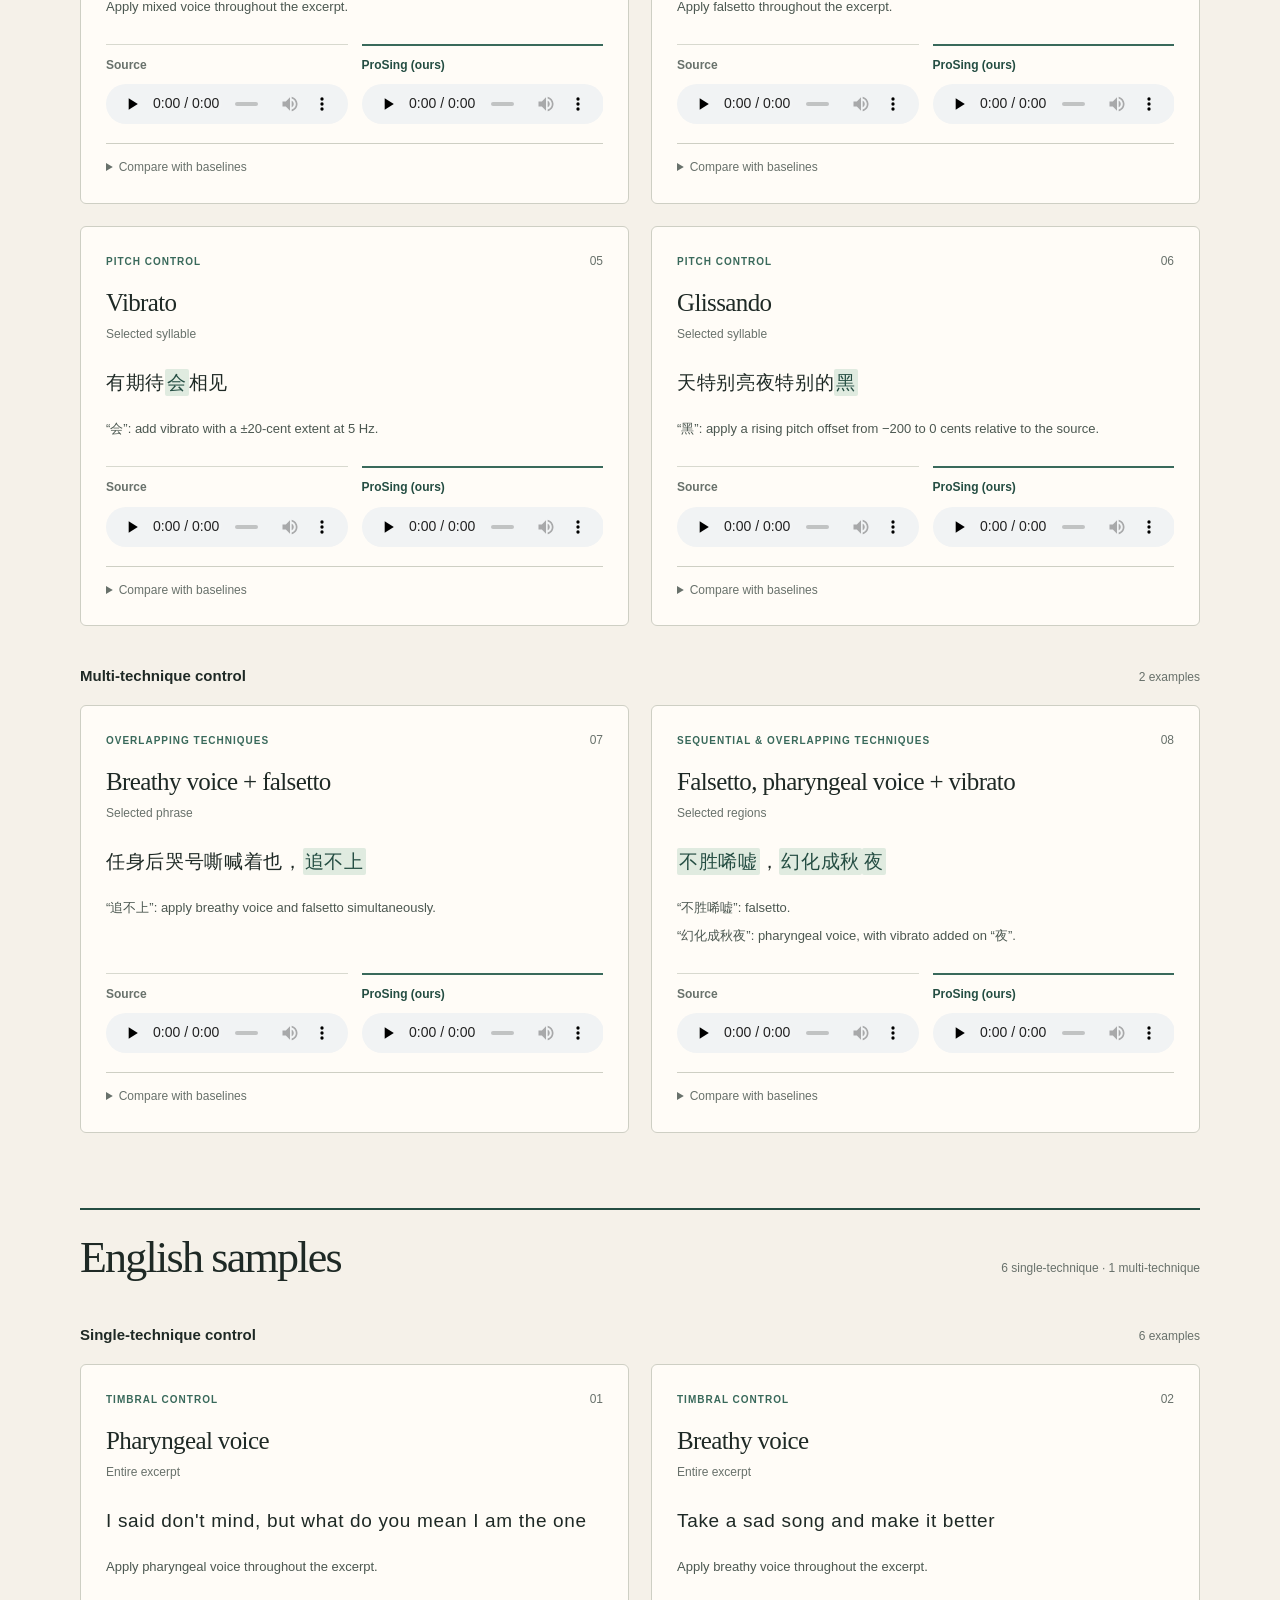
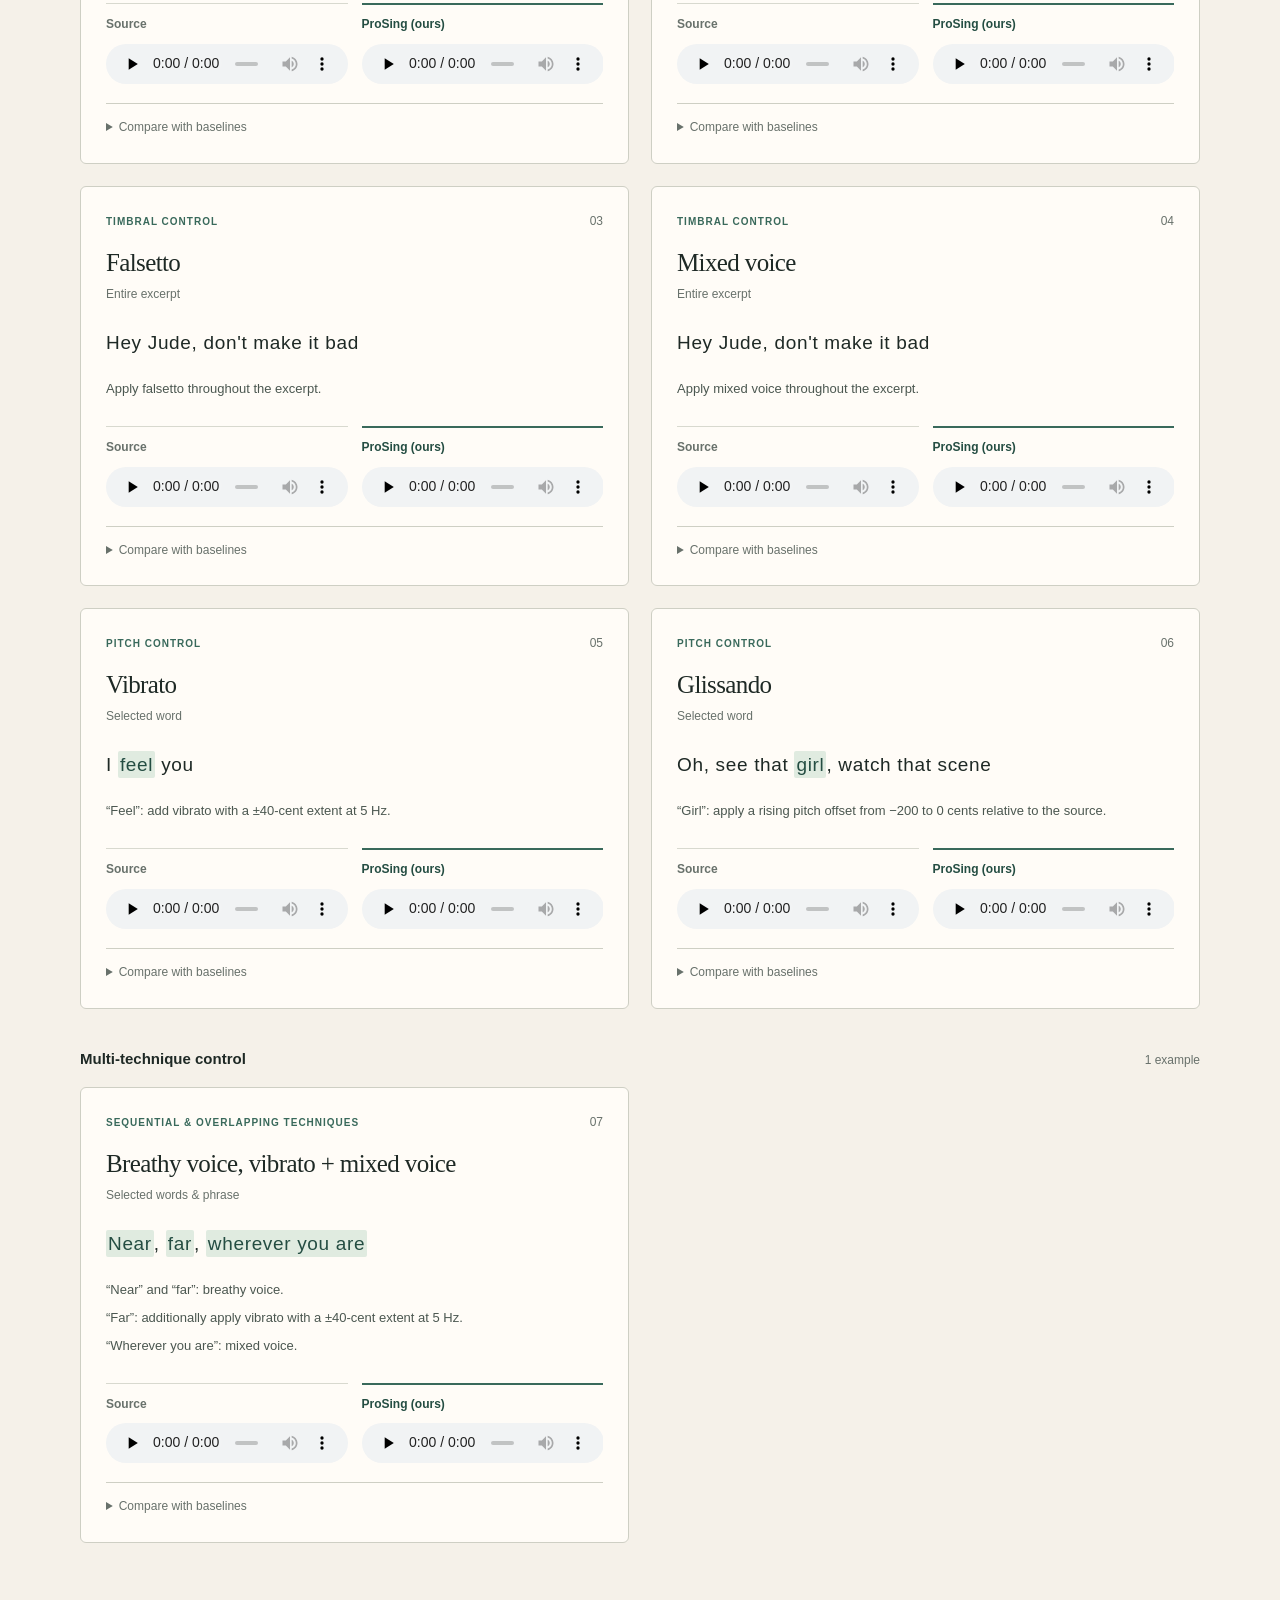
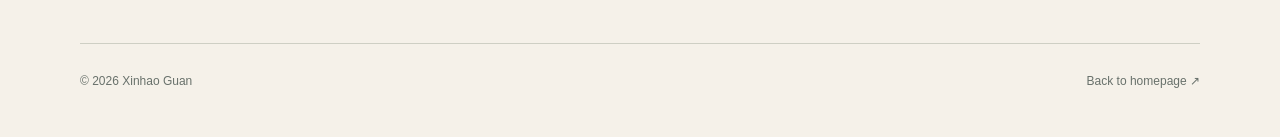
==== commit cebf2e4a: "Add selected English demos with approved 40-cent vibrato" ====
--- a/prosing-demo/index.html
+++ b/prosing-demo/index.html
@@ -161,9 +161,76 @@
 </article></div>
 </section>
 </section>
-<section class="language-demos language-demos-pending" id="english-demos" aria-labelledby="english-title">
-  <div class="language-heading"><h3 id="english-title">English samples</h3><span class="language-count">In preparation</span></div>
-  <p class="language-note">English examples are being prepared and will be added here.</p>
+<section class="language-demos" id="english-demos" aria-labelledby="english-title">
+  <div class="language-heading"><h3 id="english-title">English samples</h3><span class="language-count">6 single-technique · 1 multi-technique</span></div>
+  <section class="technique-demos" aria-labelledby="english-single-title">
+  <div class="demo-group-heading"><h4 id="english-single-title">Single-technique control</h4><span>6 examples</span></div>
+  <div class="demo-grid"><article class="demo-card" id="en_pharyngeal_01">
+  <div class="demo-card-top"><span class="sample-family">Timbral control</span><span class="sample-number">01</span></div>
+  <h5>Pharyngeal voice</h5>
+  <span class="sample-scope">Entire excerpt</span>
+<p class="sample-lyrics" lang="en">I said don&#x27;t mind, but what do you mean I am the one</p>
+  <ul class="sample-instructions"><li>Apply pharyngeal voice throughout the excerpt.</li></ul>
+  <div class="audio-pair"><div class="audio-player"><span class="audio-label">Source</span><audio controls preload="none" aria-label="en_pharyngeal_01: Source"><source src="audio/en/en_pharyngeal_01/source.wav" type="audio/wav"><a href="audio/en/en_pharyngeal_01/source.wav">Download audio</a></audio></div><div class="audio-player audio-player-primary"><span class="audio-label">ProSing (ours)</span><audio controls preload="none" aria-label="en_pharyngeal_01: ProSing (ours)"><source src="audio/en/en_pharyngeal_01/prosing.wav" type="audio/wav"><a href="audio/en/en_pharyngeal_01/prosing.wav">Download audio</a></audio></div></div>
+  <details class="baseline-comparisons"><summary>Compare with baselines</summary><div class="audio-pair"><div class="audio-player"><span class="audio-label">TCSinger</span><audio controls preload="none" aria-label="en_pharyngeal_01: TCSinger"><source src="audio/en/en_pharyngeal_01/tcsinger.wav" type="audio/wav"><a href="audio/en/en_pharyngeal_01/tcsinger.wav">Download audio</a></audio></div><div class="audio-player"><span class="audio-label">Vevo</span><audio controls preload="none" aria-label="en_pharyngeal_01: Vevo"><source src="audio/en/en_pharyngeal_01/vevo.wav" type="audio/wav"><a href="audio/en/en_pharyngeal_01/vevo.wav">Download audio</a></audio></div></div></details>
+</article>
+<article class="demo-card" id="en_breathy_01">
+  <div class="demo-card-top"><span class="sample-family">Timbral control</span><span class="sample-number">02</span></div>
+  <h5>Breathy voice</h5>
+  <span class="sample-scope">Entire excerpt</span>
+<p class="sample-lyrics" lang="en">Take a sad song and make it better</p>
+  <ul class="sample-instructions"><li>Apply breathy voice throughout the excerpt.</li></ul>
+  <div class="audio-pair"><div class="audio-player"><span class="audio-label">Source</span><audio controls preload="none" aria-label="en_breathy_01: Source"><source src="audio/en/en_breathy_01/source.wav" type="audio/wav"><a href="audio/en/en_breathy_01/source.wav">Download audio</a></audio></div><div class="audio-player audio-player-primary"><span class="audio-label">ProSing (ours)</span><audio controls preload="none" aria-label="en_breathy_01: ProSing (ours)"><source src="audio/en/en_breathy_01/prosing.wav" type="audio/wav"><a href="audio/en/en_breathy_01/prosing.wav">Download audio</a></audio></div></div>
+  <details class="baseline-comparisons"><summary>Compare with baselines</summary><div class="audio-pair"><div class="audio-player"><span class="audio-label">TCSinger</span><audio controls preload="none" aria-label="en_breathy_01: TCSinger"><source src="audio/en/en_breathy_01/tcsinger.wav" type="audio/wav"><a href="audio/en/en_breathy_01/tcsinger.wav">Download audio</a></audio></div><div class="audio-player"><span class="audio-label">Vevo</span><audio controls preload="none" aria-label="en_breathy_01: Vevo"><source src="audio/en/en_breathy_01/vevo.wav" type="audio/wav"><a href="audio/en/en_breathy_01/vevo.wav">Download audio</a></audio></div></div></details>
+</article>
+<article class="demo-card" id="en_falsetto_03">
+  <div class="demo-card-top"><span class="sample-family">Timbral control</span><span class="sample-number">03</span></div>
+  <h5>Falsetto</h5>
+  <span class="sample-scope">Entire excerpt</span>
+<p class="sample-lyrics" lang="en">Hey Jude, don&#x27;t make it bad</p>
+  <ul class="sample-instructions"><li>Apply falsetto throughout the excerpt.</li></ul>
+  <div class="audio-pair"><div class="audio-player"><span class="audio-label">Source</span><audio controls preload="none" aria-label="en_falsetto_03: Source"><source src="audio/en/en_falsetto_03/source.wav" type="audio/wav"><a href="audio/en/en_falsetto_03/source.wav">Download audio</a></audio></div><div class="audio-player audio-player-primary"><span class="audio-label">ProSing (ours)</span><audio controls preload="none" aria-label="en_falsetto_03: ProSing (ours)"><source src="audio/en/en_falsetto_03/prosing.wav" type="audio/wav"><a href="audio/en/en_falsetto_03/prosing.wav">Download audio</a></audio></div></div>
+  <details class="baseline-comparisons"><summary>Compare with baselines</summary><div class="audio-pair"><div class="audio-player"><span class="audio-label">TCSinger</span><audio controls preload="none" aria-label="en_falsetto_03: TCSinger"><source src="audio/en/en_falsetto_03/tcsinger.wav" type="audio/wav"><a href="audio/en/en_falsetto_03/tcsinger.wav">Download audio</a></audio></div><div class="audio-player"><span class="audio-label">Vevo</span><audio controls preload="none" aria-label="en_falsetto_03: Vevo"><source src="audio/en/en_falsetto_03/vevo.wav" type="audio/wav"><a href="audio/en/en_falsetto_03/vevo.wav">Download audio</a></audio></div></div></details>
+</article>
+<article class="demo-card" id="en_mix_02">
+  <div class="demo-card-top"><span class="sample-family">Timbral control</span><span class="sample-number">04</span></div>
+  <h5>Mixed voice</h5>
+  <span class="sample-scope">Entire excerpt</span>
+<p class="sample-lyrics" lang="en">Hey Jude, don&#x27;t make it bad</p>
+  <ul class="sample-instructions"><li>Apply mixed voice throughout the excerpt.</li></ul>
+  <div class="audio-pair"><div class="audio-player"><span class="audio-label">Source</span><audio controls preload="none" aria-label="en_mix_02: Source"><source src="audio/en/en_mix_02/source.wav" type="audio/wav"><a href="audio/en/en_mix_02/source.wav">Download audio</a></audio></div><div class="audio-player audio-player-primary"><span class="audio-label">ProSing (ours)</span><audio controls preload="none" aria-label="en_mix_02: ProSing (ours)"><source src="audio/en/en_mix_02/prosing.wav" type="audio/wav"><a href="audio/en/en_mix_02/prosing.wav">Download audio</a></audio></div></div>
+  <details class="baseline-comparisons"><summary>Compare with baselines</summary><div class="audio-pair"><div class="audio-player"><span class="audio-label">TCSinger</span><audio controls preload="none" aria-label="en_mix_02: TCSinger"><source src="audio/en/en_mix_02/tcsinger.wav" type="audio/wav"><a href="audio/en/en_mix_02/tcsinger.wav">Download audio</a></audio></div><div class="audio-player"><span class="audio-label">Vevo</span><audio controls preload="none" aria-label="en_mix_02: Vevo"><source src="audio/en/en_mix_02/vevo.wav" type="audio/wav"><a href="audio/en/en_mix_02/vevo.wav">Download audio</a></audio></div></div></details>
+</article>
+<article class="demo-card" id="en_vibrato_02">
+  <div class="demo-card-top"><span class="sample-family">Pitch control</span><span class="sample-number">05</span></div>
+  <h5>Vibrato</h5>
+  <span class="sample-scope">Selected word</span>
+<p class="sample-lyrics" lang="en">I <mark title="vibrato">feel</mark> you</p>
+  <ul class="sample-instructions"><li>“Feel”: add vibrato with a ±40-cent extent at 5 Hz.</li></ul>
+  <div class="audio-pair"><div class="audio-player"><span class="audio-label">Source</span><audio controls preload="none" aria-label="en_vibrato_02: Source"><source src="audio/en/en_vibrato_02/source.wav" type="audio/wav"><a href="audio/en/en_vibrato_02/source.wav">Download audio</a></audio></div><div class="audio-player audio-player-primary"><span class="audio-label">ProSing (ours)</span><audio controls preload="none" aria-label="en_vibrato_02: ProSing (ours)"><source src="audio/en/en_vibrato_02/prosing.wav" type="audio/wav"><a href="audio/en/en_vibrato_02/prosing.wav">Download audio</a></audio></div></div>
+  <details class="baseline-comparisons"><summary>Compare with baselines</summary><p class="listening-note">Original questionnaire baselines; only ProSing was regenerated with the 40-cent vibrato command.</p><div class="audio-pair"><div class="audio-player"><span class="audio-label">TCSinger</span><audio controls preload="none" aria-label="en_vibrato_02: TCSinger"><source src="audio/en/en_vibrato_02/tcsinger.wav" type="audio/wav"><a href="audio/en/en_vibrato_02/tcsinger.wav">Download audio</a></audio></div><div class="audio-player"><span class="audio-label">Vevo</span><audio controls preload="none" aria-label="en_vibrato_02: Vevo"><source src="audio/en/en_vibrato_02/vevo.wav" type="audio/wav"><a href="audio/en/en_vibrato_02/vevo.wav">Download audio</a></audio></div></div></details>
+</article>
+<article class="demo-card" id="en_glissando_02">
+  <div class="demo-card-top"><span class="sample-family">Pitch control</span><span class="sample-number">06</span></div>
+  <h5>Glissando</h5>
+  <span class="sample-scope">Selected word</span>
+<p class="sample-lyrics" lang="en">Oh, see that <mark title="glissando">girl</mark>, watch that scene</p>
+  <ul class="sample-instructions"><li>“Girl”: apply a rising pitch offset from −200 to 0 cents relative to the source.</li></ul>
+  <div class="audio-pair"><div class="audio-player"><span class="audio-label">Source</span><audio controls preload="none" aria-label="en_glissando_02: Source"><source src="audio/en/en_glissando_02/source.wav" type="audio/wav"><a href="audio/en/en_glissando_02/source.wav">Download audio</a></audio></div><div class="audio-player audio-player-primary"><span class="audio-label">ProSing (ours)</span><audio controls preload="none" aria-label="en_glissando_02: ProSing (ours)"><source src="audio/en/en_glissando_02/prosing.wav" type="audio/wav"><a href="audio/en/en_glissando_02/prosing.wav">Download audio</a></audio></div></div>
+  <details class="baseline-comparisons"><summary>Compare with baselines</summary><div class="audio-pair"><div class="audio-player"><span class="audio-label">TCSinger</span><audio controls preload="none" aria-label="en_glissando_02: TCSinger"><source src="audio/en/en_glissando_02/tcsinger.wav" type="audio/wav"><a href="audio/en/en_glissando_02/tcsinger.wav">Download audio</a></audio></div><div class="audio-player"><span class="audio-label">Vevo</span><audio controls preload="none" aria-label="en_glissando_02: Vevo"><source src="audio/en/en_glissando_02/vevo.wav" type="audio/wav"><a href="audio/en/en_glissando_02/vevo.wav">Download audio</a></audio></div></div></details>
+</article></div>
+</section><section class="technique-demos" aria-labelledby="english-composite-title">
+  <div class="demo-group-heading"><h4 id="english-composite-title">Multi-technique control</h4><span>1 example</span></div>
+  <div class="demo-grid"><article class="demo-card" id="en_combo_01">
+  <div class="demo-card-top"><span class="sample-family">Sequential &amp; overlapping techniques</span><span class="sample-number">07</span></div>
+  <h5>Breathy voice, vibrato + mixed voice</h5>
+  <span class="sample-scope">Selected words &amp; phrase</span>
+<p class="sample-lyrics" lang="en"><mark title="breathy voice">Near</mark>, <mark title="breathy voice + vibrato">far</mark>, <mark title="mixed voice">wherever you are</mark></p>
+  <ul class="sample-instructions"><li>“Near” and “far”: breathy voice.</li><li>“Far”: additionally apply vibrato with a ±40-cent extent at 5 Hz.</li><li>“Wherever you are”: mixed voice.</li></ul>
+  <div class="audio-pair"><div class="audio-player"><span class="audio-label">Source</span><audio controls preload="none" aria-label="en_combo_01: Source"><source src="audio/en/en_combo_01/source.wav" type="audio/wav"><a href="audio/en/en_combo_01/source.wav">Download audio</a></audio></div><div class="audio-player audio-player-primary"><span class="audio-label">ProSing (ours)</span><audio controls preload="none" aria-label="en_combo_01: ProSing (ours)"><source src="audio/en/en_combo_01/prosing.wav" type="audio/wav"><a href="audio/en/en_combo_01/prosing.wav">Download audio</a></audio></div></div>
+  <details class="baseline-comparisons"><summary>Compare with baselines</summary><p class="listening-note">Original questionnaire baseline; only ProSing was regenerated with the 40-cent vibrato command.</p><div class="audio-pair"><div class="audio-player"><span class="audio-label">TCSinger</span><audio controls preload="none" aria-label="en_combo_01: TCSinger"><source src="audio/en/en_combo_01/tcsinger.wav" type="audio/wav"><a href="audio/en/en_combo_01/tcsinger.wav">Download audio</a></audio></div></div></details>
+</article></div>
+</section>
 </section>
       <!-- DEMOS:END -->
       </section>
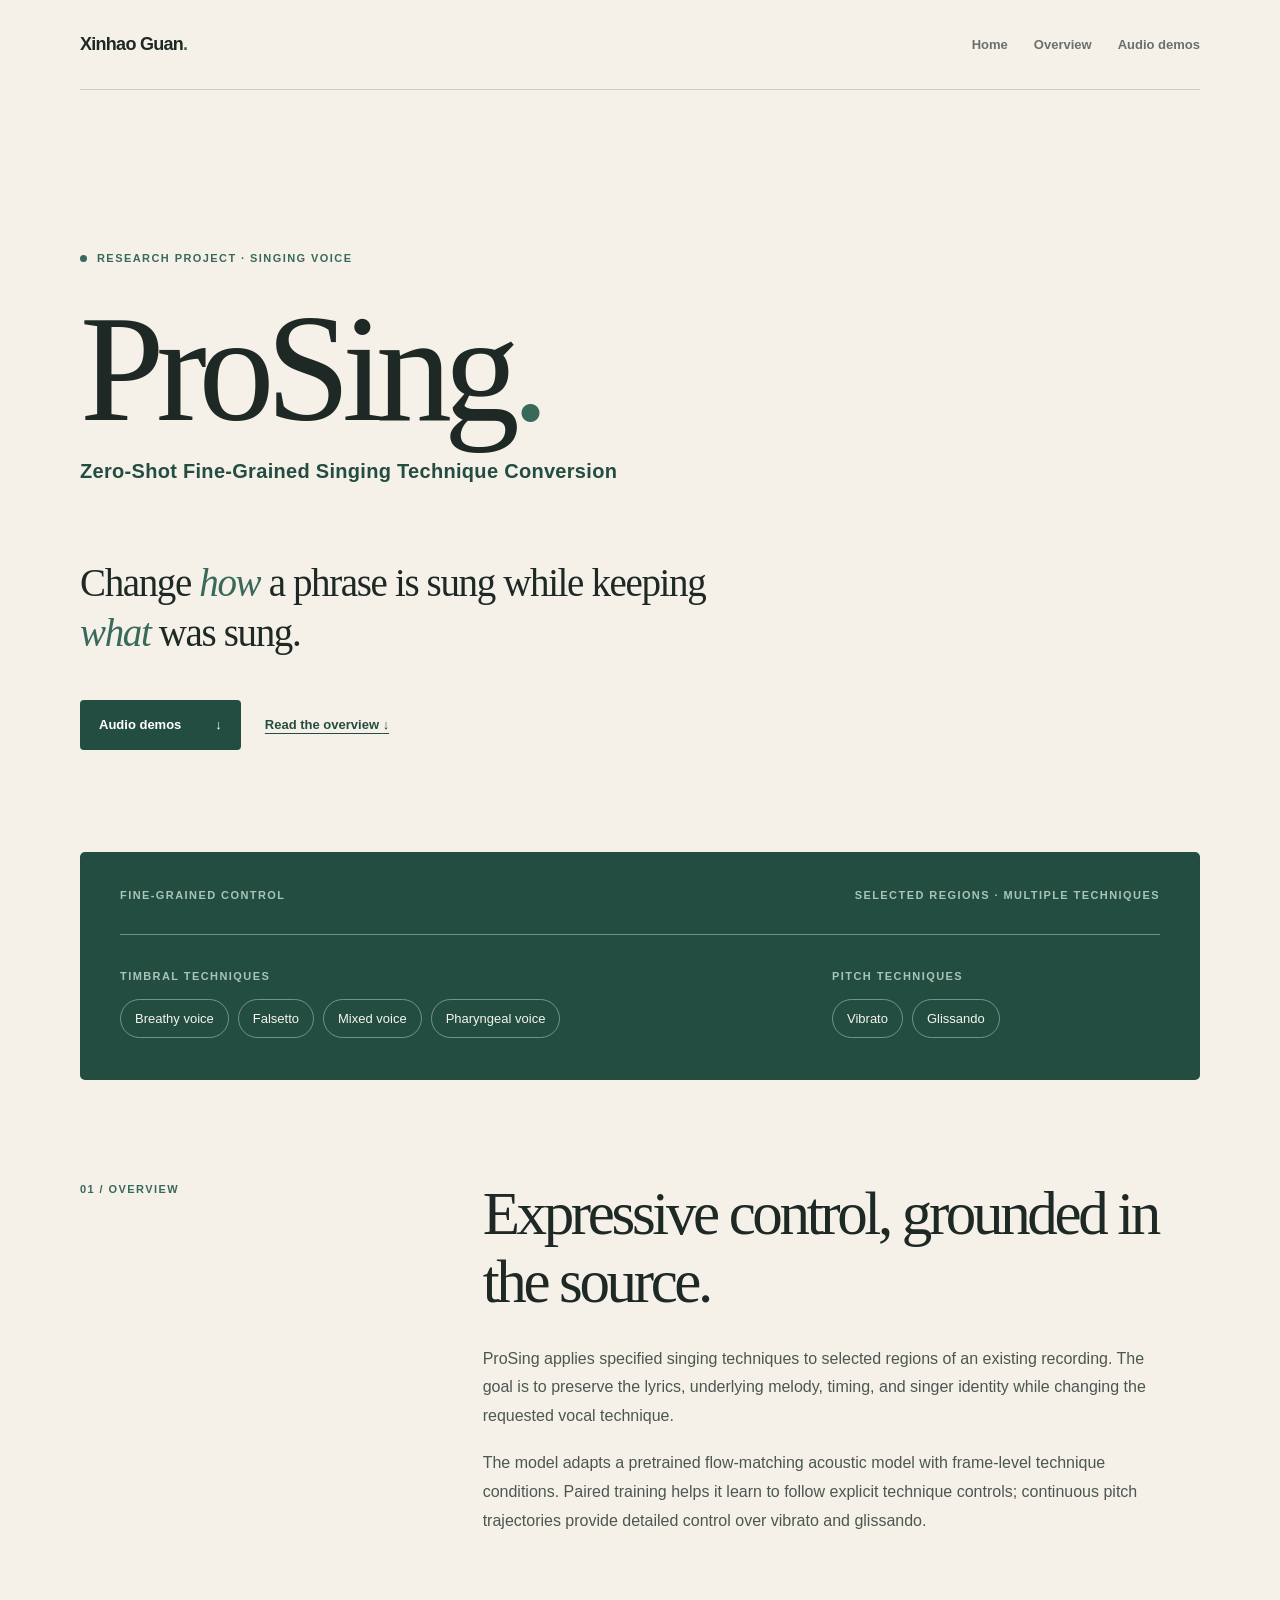
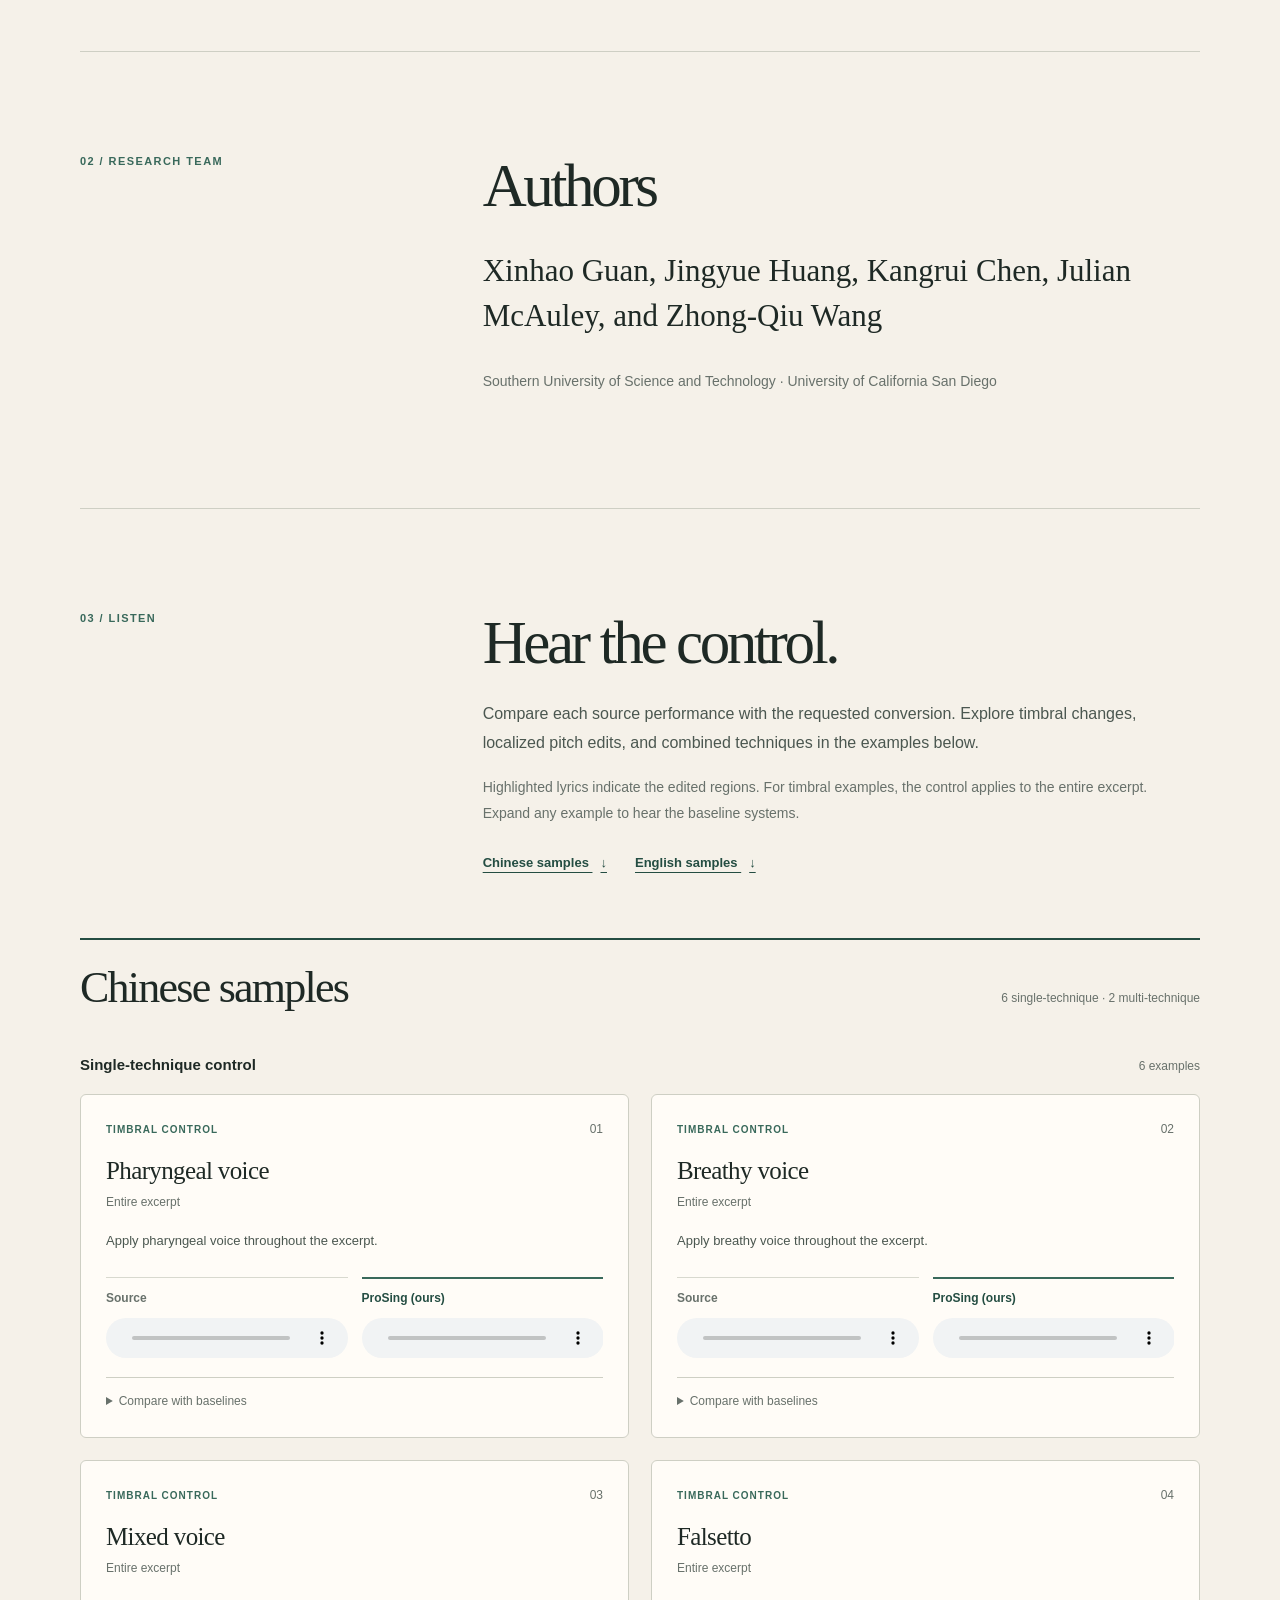
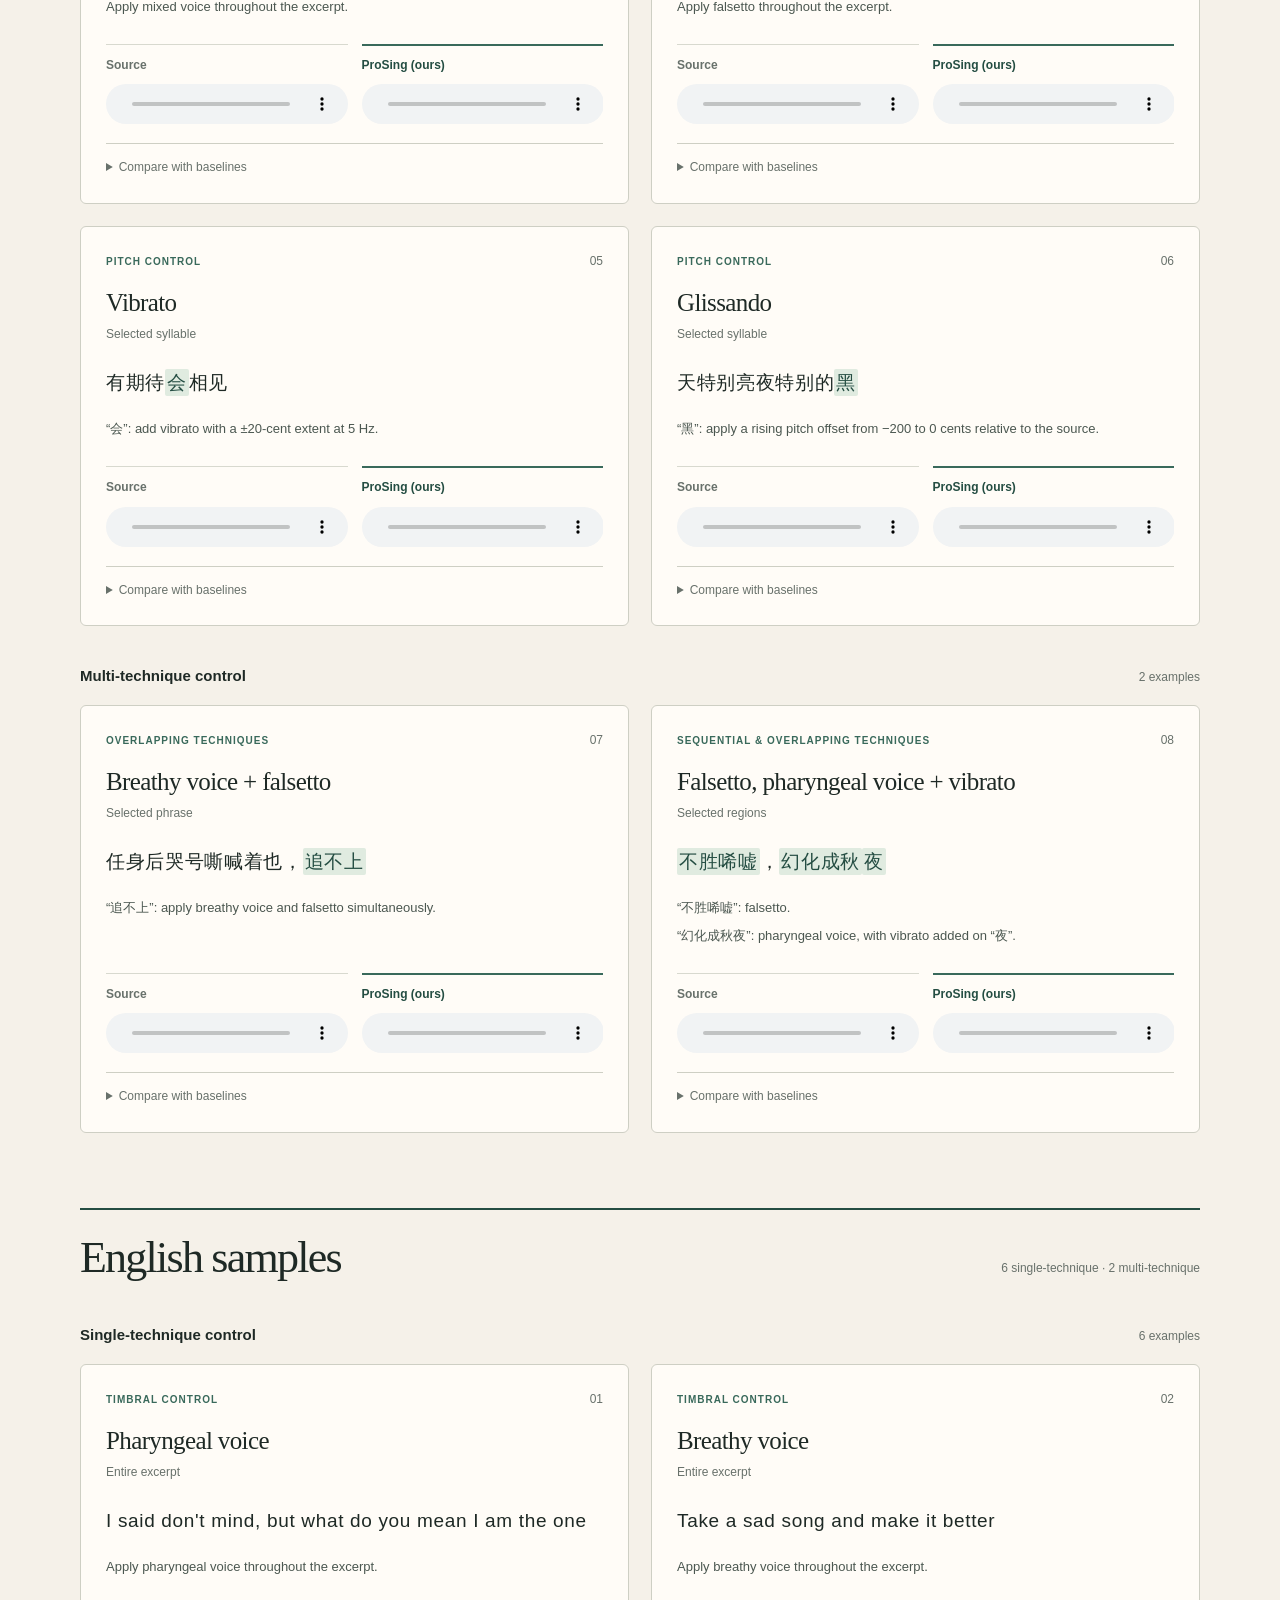
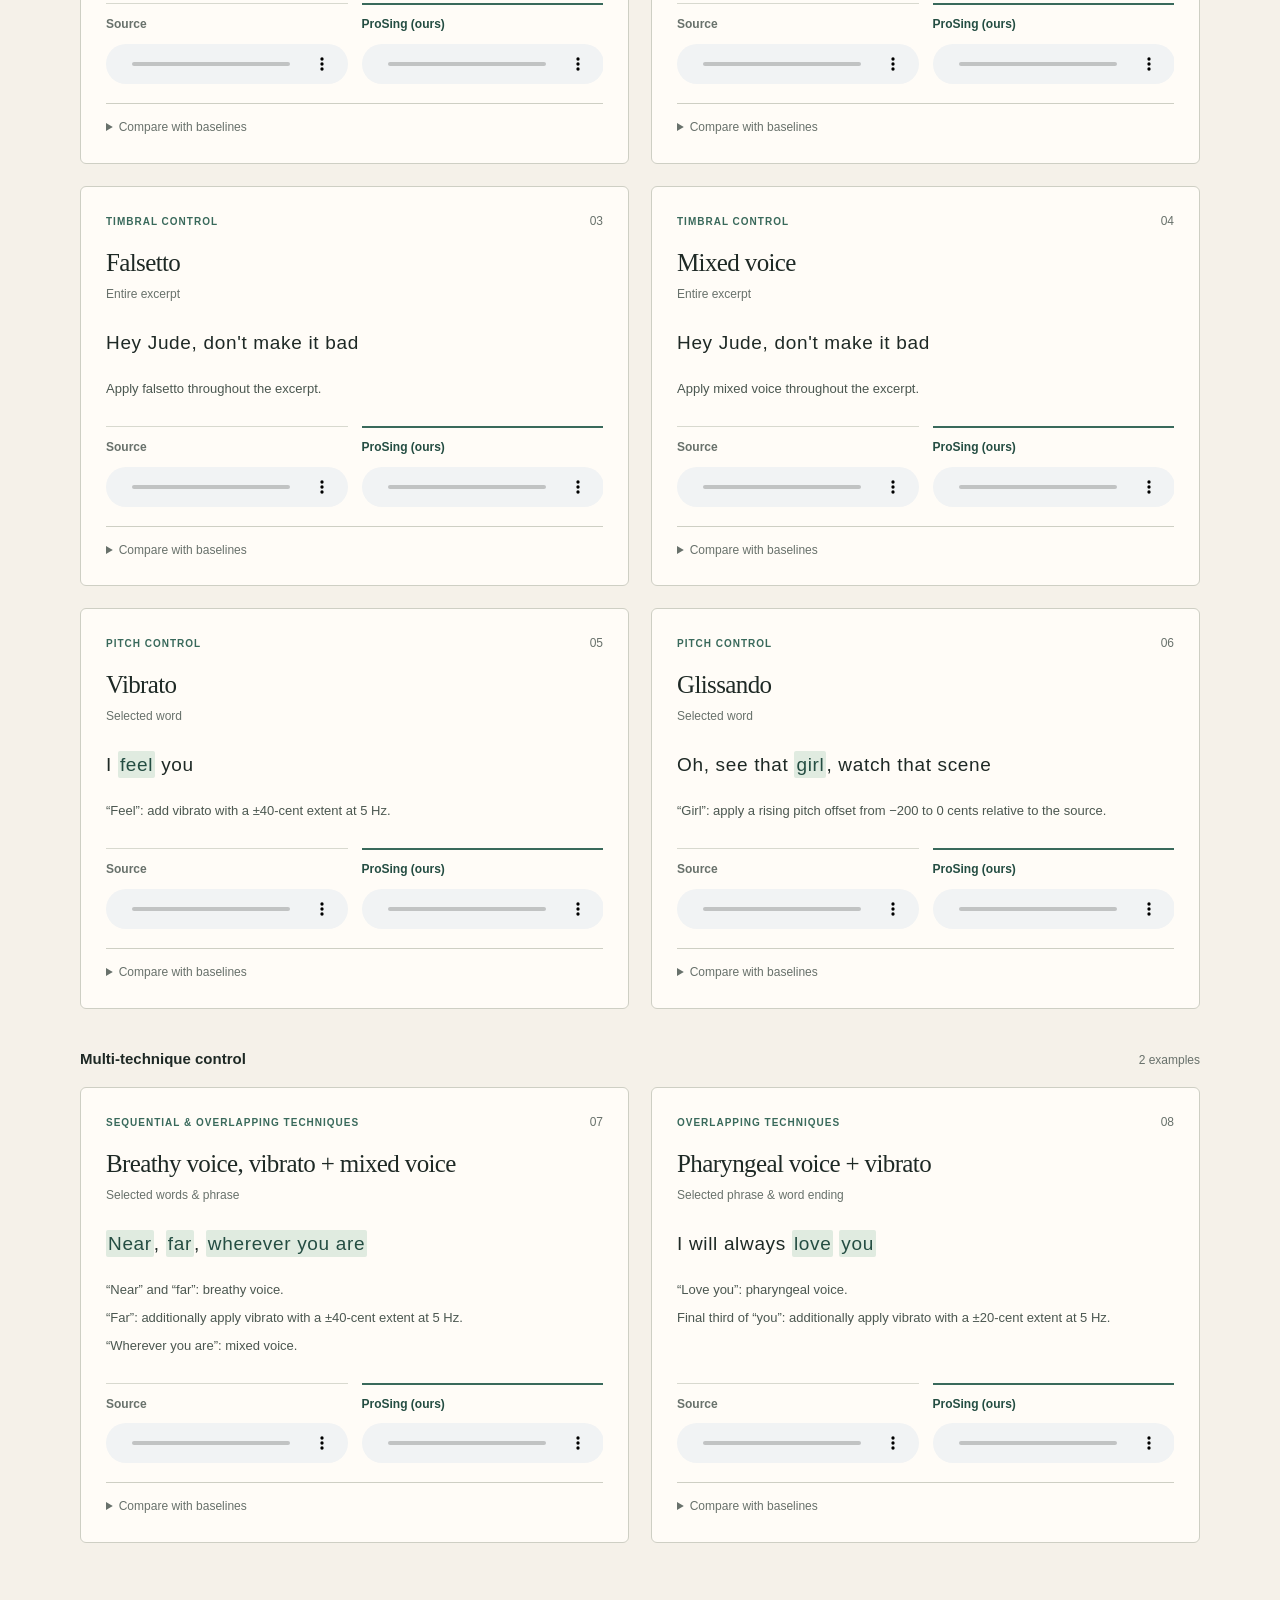
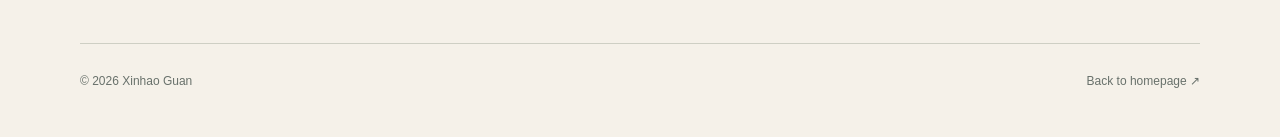
==== commit f24f1779: "Complete English demos with pharyngeal and vibrato composite" ====
--- a/prosing-demo/index.html
+++ b/prosing-demo/index.html
@@ -162,7 +162,7 @@
 </section>
 </section>
 <section class="language-demos" id="english-demos" aria-labelledby="english-title">
-  <div class="language-heading"><h3 id="english-title">English samples</h3><span class="language-count">6 single-technique · 1 multi-technique</span></div>
+  <div class="language-heading"><h3 id="english-title">English samples</h3><span class="language-count">6 single-technique · 2 multi-technique</span></div>
   <section class="technique-demos" aria-labelledby="english-single-title">
   <div class="demo-group-heading"><h4 id="english-single-title">Single-technique control</h4><span>6 examples</span></div>
   <div class="demo-grid"><article class="demo-card" id="en_pharyngeal_01">
@@ -220,7 +220,7 @@
   <details class="baseline-comparisons"><summary>Compare with baselines</summary><div class="audio-pair"><div class="audio-player"><span class="audio-label">TCSinger</span><audio controls preload="none" aria-label="en_glissando_02: TCSinger"><source src="audio/en/en_glissando_02/tcsinger.wav" type="audio/wav"><a href="audio/en/en_glissando_02/tcsinger.wav">Download audio</a></audio></div><div class="audio-player"><span class="audio-label">Vevo</span><audio controls preload="none" aria-label="en_glissando_02: Vevo"><source src="audio/en/en_glissando_02/vevo.wav" type="audio/wav"><a href="audio/en/en_glissando_02/vevo.wav">Download audio</a></audio></div></div></details>
 </article></div>
 </section><section class="technique-demos" aria-labelledby="english-composite-title">
-  <div class="demo-group-heading"><h4 id="english-composite-title">Multi-technique control</h4><span>1 example</span></div>
+  <div class="demo-group-heading"><h4 id="english-composite-title">Multi-technique control</h4><span>2 examples</span></div>
   <div class="demo-grid"><article class="demo-card" id="en_combo_01">
   <div class="demo-card-top"><span class="sample-family">Sequential &amp; overlapping techniques</span><span class="sample-number">07</span></div>
   <h5>Breathy voice, vibrato + mixed voice</h5>
@@ -229,6 +229,15 @@
   <ul class="sample-instructions"><li>“Near” and “far”: breathy voice.</li><li>“Far”: additionally apply vibrato with a ±40-cent extent at 5 Hz.</li><li>“Wherever you are”: mixed voice.</li></ul>
   <div class="audio-pair"><div class="audio-player"><span class="audio-label">Source</span><audio controls preload="none" aria-label="en_combo_01: Source"><source src="audio/en/en_combo_01/source.wav" type="audio/wav"><a href="audio/en/en_combo_01/source.wav">Download audio</a></audio></div><div class="audio-player audio-player-primary"><span class="audio-label">ProSing (ours)</span><audio controls preload="none" aria-label="en_combo_01: ProSing (ours)"><source src="audio/en/en_combo_01/prosing.wav" type="audio/wav"><a href="audio/en/en_combo_01/prosing.wav">Download audio</a></audio></div></div>
   <details class="baseline-comparisons"><summary>Compare with baselines</summary><p class="listening-note">Original questionnaire baseline; only ProSing was regenerated with the 40-cent vibrato command.</p><div class="audio-pair"><div class="audio-player"><span class="audio-label">TCSinger</span><audio controls preload="none" aria-label="en_combo_01: TCSinger"><source src="audio/en/en_combo_01/tcsinger.wav" type="audio/wav"><a href="audio/en/en_combo_01/tcsinger.wav">Download audio</a></audio></div></div></details>
+</article>
+<article class="demo-card" id="en_combo_04">
+  <div class="demo-card-top"><span class="sample-family">Overlapping techniques</span><span class="sample-number">08</span></div>
+  <h5>Pharyngeal voice + vibrato</h5>
+  <span class="sample-scope">Selected phrase &amp; word ending</span>
+<p class="sample-lyrics" lang="en">I will always <mark title="pharyngeal voice">love</mark> <mark title="pharyngeal voice; vibrato on the final third">you</mark></p>
+  <ul class="sample-instructions"><li>“Love you”: pharyngeal voice.</li><li>Final third of “you”: additionally apply vibrato with a ±20-cent extent at 5 Hz.</li></ul>
+  <div class="audio-pair"><div class="audio-player"><span class="audio-label">Source</span><audio controls preload="none" aria-label="en_combo_04: Source"><source src="audio/en/en_combo_04/source.wav" type="audio/wav"><a href="audio/en/en_combo_04/source.wav">Download audio</a></audio></div><div class="audio-player audio-player-primary"><span class="audio-label">ProSing (ours)</span><audio controls preload="none" aria-label="en_combo_04: ProSing (ours)"><source src="audio/en/en_combo_04/prosing.wav" type="audio/wav"><a href="audio/en/en_combo_04/prosing.wav">Download audio</a></audio></div></div>
+  <details class="baseline-comparisons"><summary>Compare with baselines</summary><div class="audio-pair"><div class="audio-player"><span class="audio-label">TCSinger</span><audio controls preload="none" aria-label="en_combo_04: TCSinger"><source src="audio/en/en_combo_04/tcsinger.wav" type="audio/wav"><a href="audio/en/en_combo_04/tcsinger.wav">Download audio</a></audio></div></div></details>
 </article></div>
 </section>
 </section>
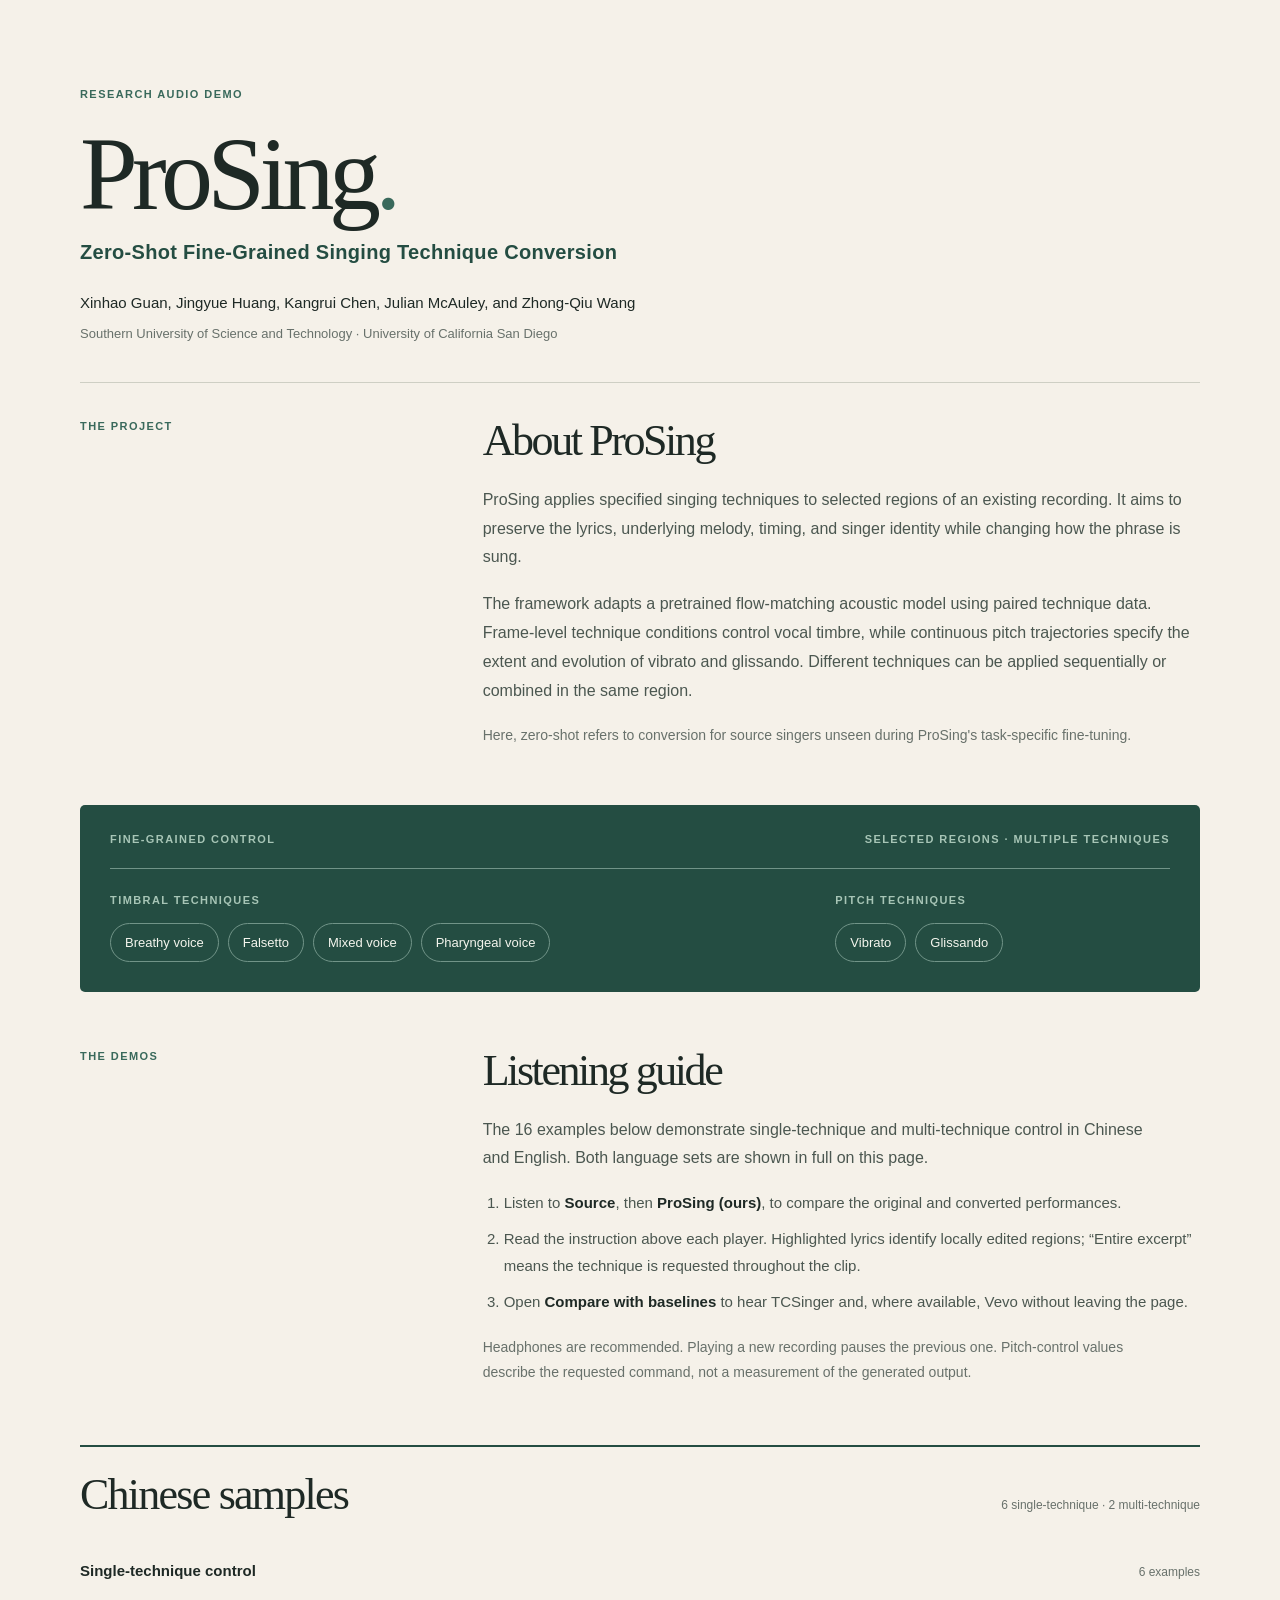
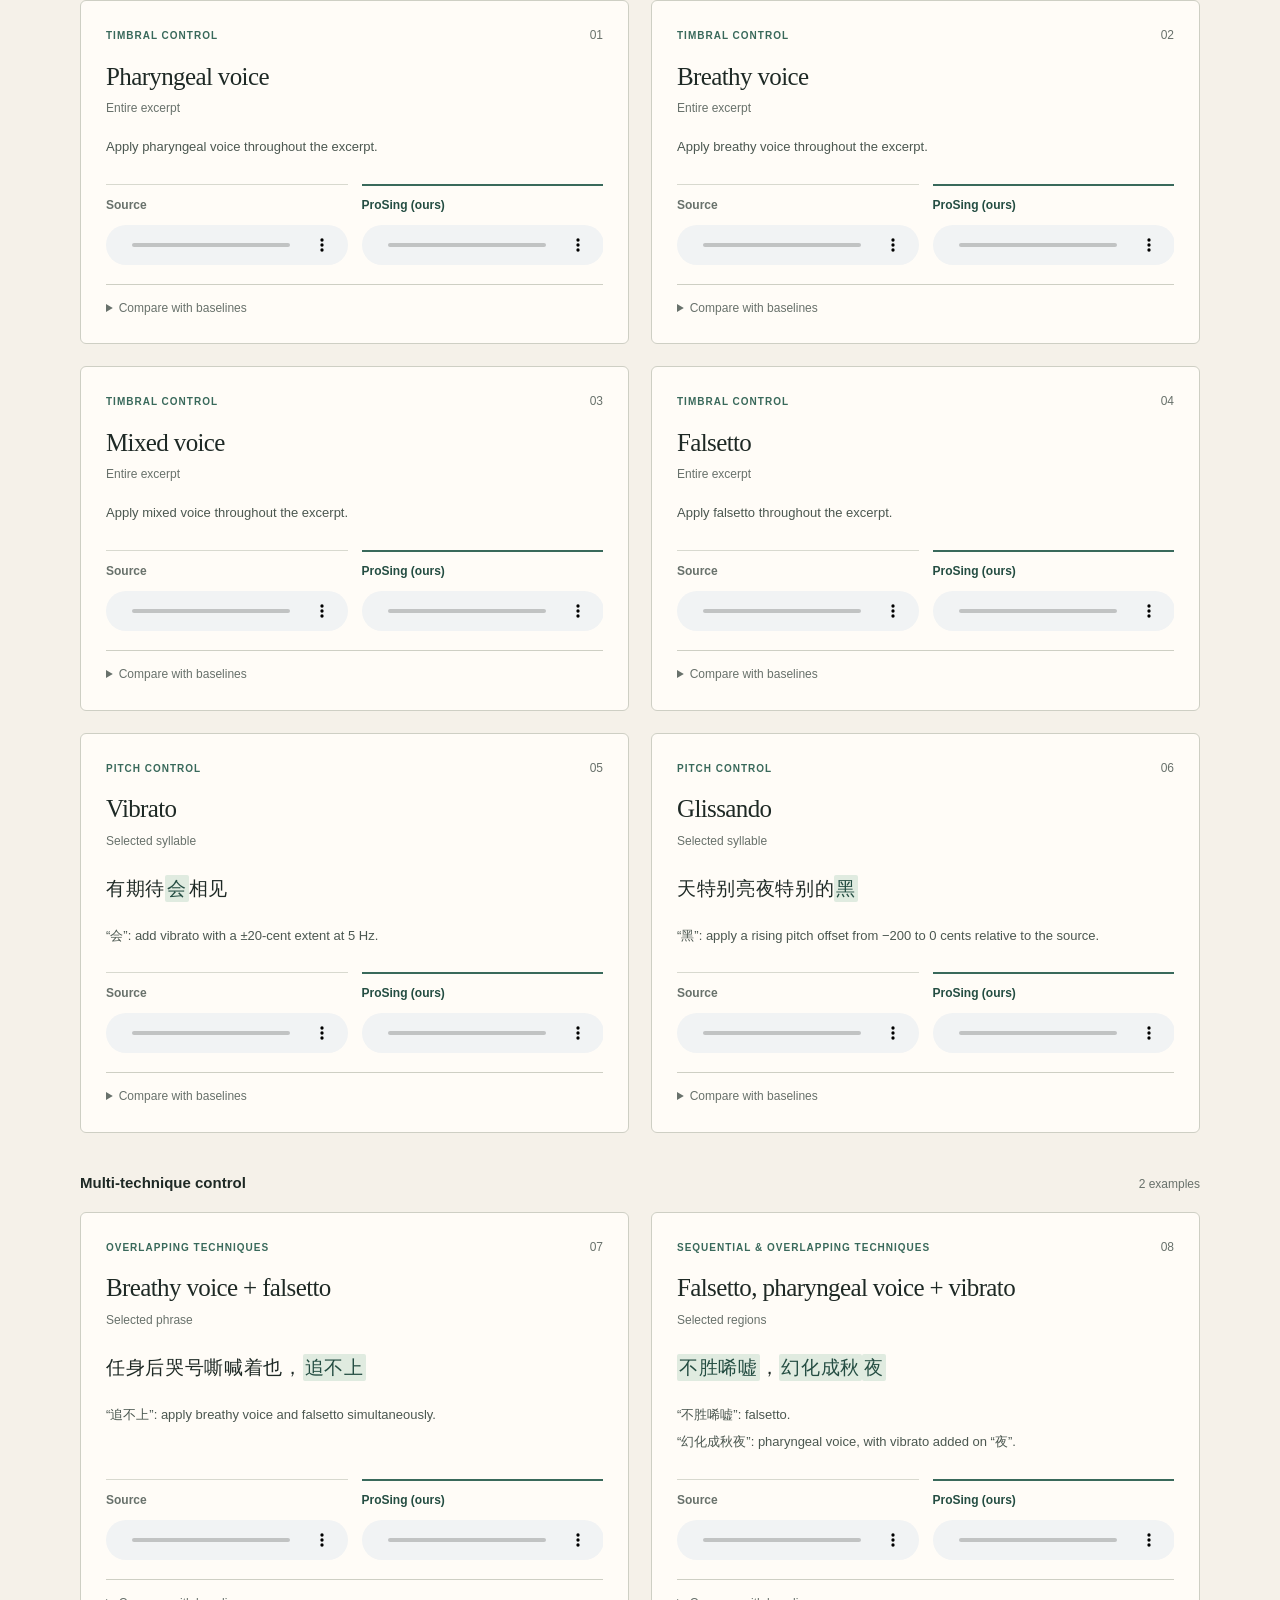
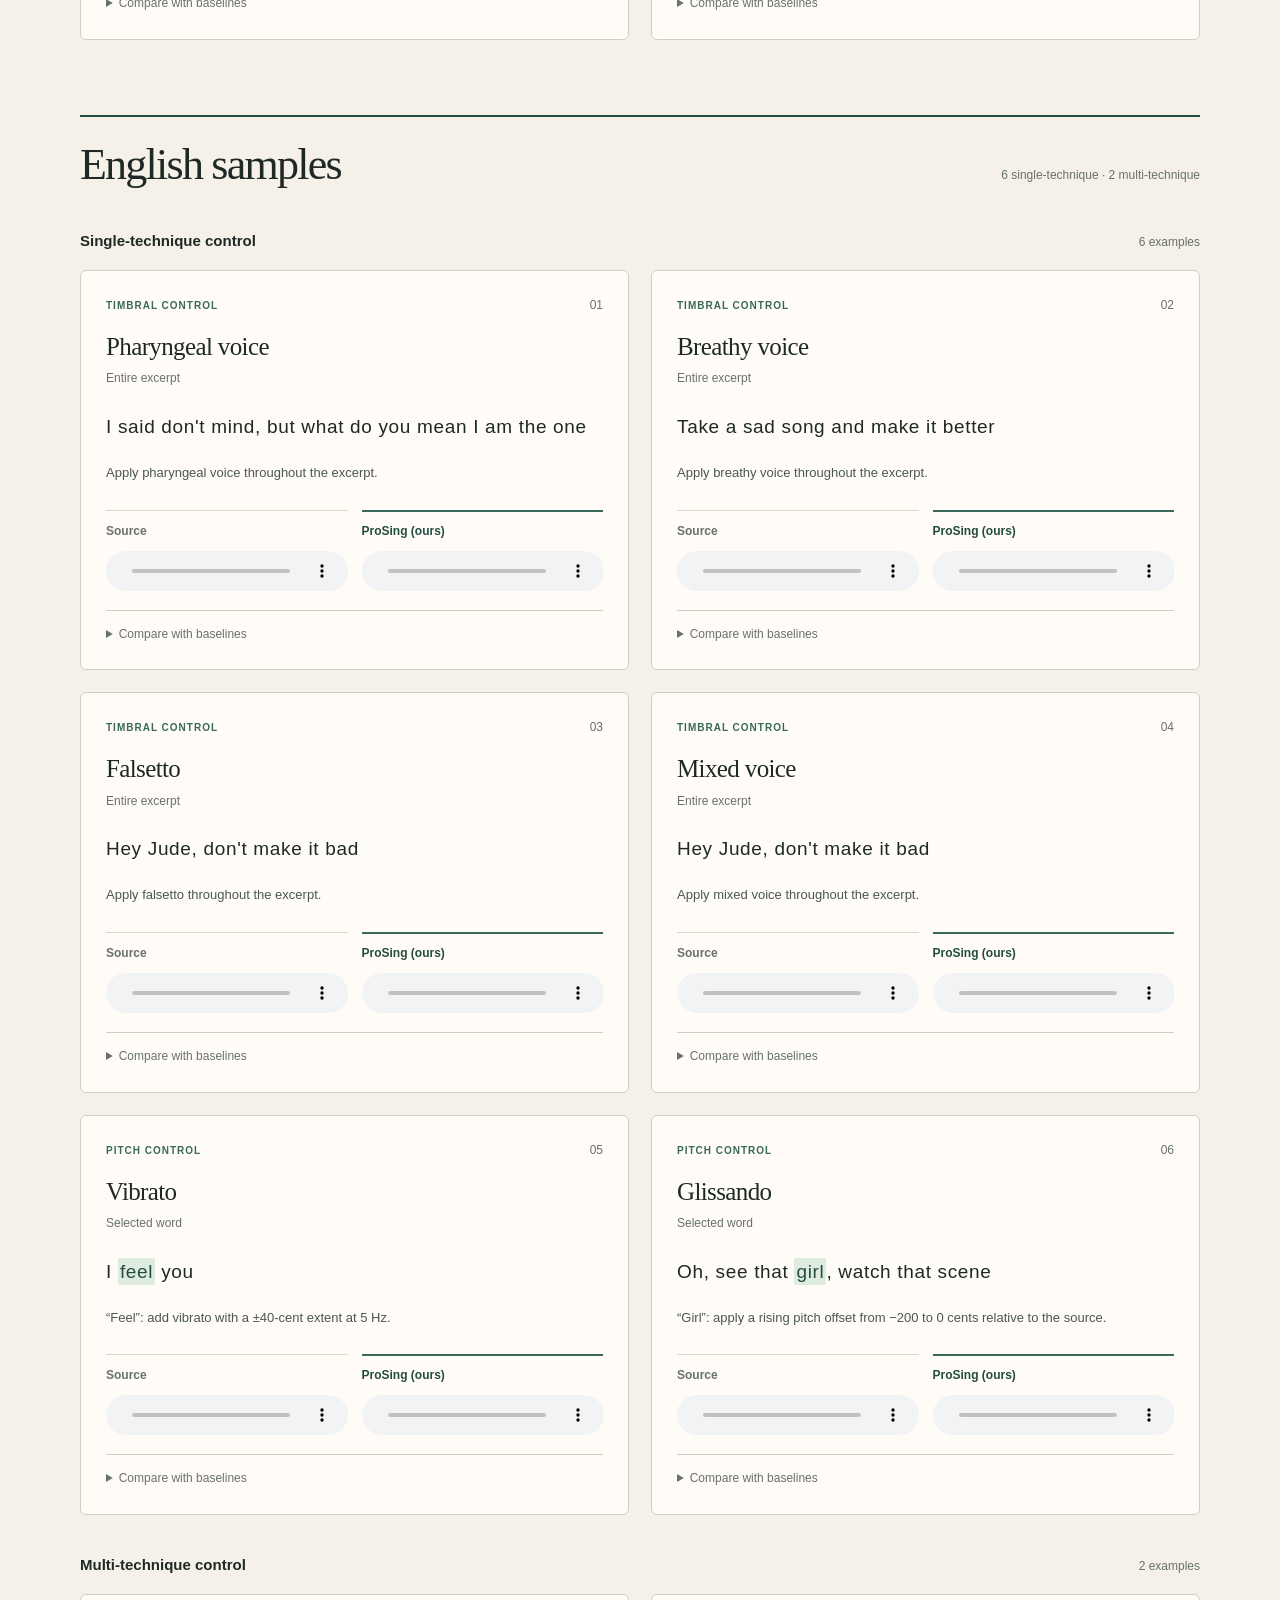
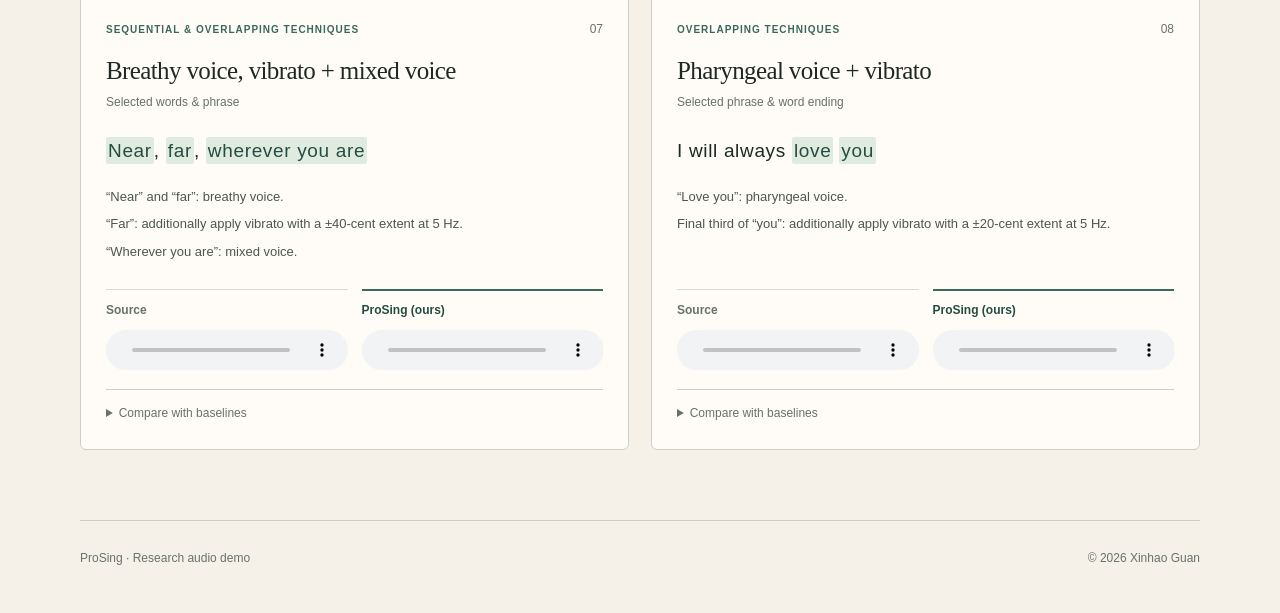
==== commit 1d410374: "Make ProSing demo a standalone single-page presentation" ====
--- a/prosing-demo/index.html
+++ b/prosing-demo/index.html
@@ -15,24 +15,22 @@
     <link rel="stylesheet" href="demos.css">
   </head>
   <body>
-    <header class="site-header wrap">
-      <a class="wordmark" href="/" aria-label="Xinhao Guan, home">Xinhao Guan<span class="wordmark-dot">.</span></a>
-      <nav aria-label="Main navigation">
-        <a href="/">Home</a>
-        <a href="#overview">Overview</a>
-        <a href="#demos">Audio demos</a>
-      </nav>
-    </header>
-
     <main>
-      <section class="project-hero wrap" aria-labelledby="project-title">
-        <div class="eyebrow"><span class="status-dot"></span> Research project · Singing voice</div>
+      <header class="project-hero wrap" aria-labelledby="project-title">
+        <div class="eyebrow">Research audio demo</div>
         <h1 id="project-title">ProSing<span class="wordmark-dot">.</span></h1>
         <p class="project-subtitle">Zero-Shot Fine-Grained Singing Technique Conversion</p>
-        <p class="project-lead">Change <em>how</em> a phrase is sung while keeping <em>what</em> was sung.</p>
-        <div class="hero-actions">
-          <a class="button button-primary" href="#demos">Audio demos <span aria-hidden="true">↓</span></a>
-          <a class="text-link" href="#overview">Read the overview <span aria-hidden="true">↓</span></a>
+        <p class="project-authors">Xinhao Guan, Jingyue Huang, Kangrui Chen, Julian McAuley, and Zhong-Qiu Wang</p>
+        <p class="project-affiliation">Southern University of Science and Technology · University of California San Diego</p>
+      </header>
+
+      <section class="content-section project-summary wrap" id="overview" aria-labelledby="overview-title">
+        <div class="section-label">The project</div>
+        <div class="section-content">
+          <h2 id="overview-title">About ProSing</h2>
+          <p>ProSing applies specified singing techniques to selected regions of an existing recording. It aims to preserve the lyrics, underlying melody, timing, and singer identity while changing how the phrase is sung.</p>
+          <p>The framework adapts a pretrained flow-matching acoustic model using paired technique data. Frame-level technique conditions control vocal timbre, while continuous pitch trajectories specify the extent and evolution of vibrato and glissando. Different techniques can be applied sequentially or combined in the same region.</p>
+          <p class="listening-note">Here, zero-shot refers to conversion for source singers unseen during ProSing's task-specific fine-tuning.</p>
         </div>
       </section>
 
@@ -53,32 +51,18 @@
         </div>
       </section>
 
-      <section class="content-section wrap" id="overview" aria-labelledby="overview-title">
-        <div class="section-label">01 / Overview</div>
-        <div class="section-content">
-          <h2 id="overview-title">Expressive control, grounded in the source.</h2>
-          <p>ProSing applies specified singing techniques to selected regions of an existing recording. The goal is to preserve the lyrics, underlying melody, timing, and singer identity while changing the requested vocal technique.</p>
-          <p>The model adapts a pretrained flow-matching acoustic model with frame-level technique conditions. Paired training helps it learn to follow explicit technique controls; continuous pitch trajectories provide detailed control over vibrato and glissando.</p>
-        </div>
-      </section>
-
-      <section class="content-section wrap" id="authors" aria-labelledby="authors-title">
-        <div class="section-label">02 / Research team</div>
-        <div class="section-content">
-          <h2 id="authors-title">Authors</h2>
-          <p class="authors">Xinhao Guan, Jingyue Huang, Kangrui Chen, Julian McAuley, and Zhong-Qiu Wang</p>
-          <p class="muted">Southern University of Science and Technology · University of California San Diego</p>
-        </div>
-      </section>
-
       <section class="content-section demos-section wrap" id="demos" aria-labelledby="demos-title">
         <!-- DEMOS:START -->
 <div class="demos-intro">
-  <div class="section-label">03 / Listen</div>
-  <div><h2 id="demos-title">Hear the control.</h2>
-    <p>Compare each source performance with the requested conversion. Explore timbral changes, localized pitch edits, and combined techniques in the examples below.</p>
-    <p class="listening-note">Highlighted lyrics indicate the edited regions. For timbral examples, the control applies to the entire excerpt. Expand any example to hear the baseline systems.</p>
-    <nav class="demo-language-nav" aria-label="Demo languages"><a href="#chinese-demos">Chinese samples <span aria-hidden="true">↓</span></a><a href="#english-demos">English samples <span aria-hidden="true">↓</span></a></nav>
+  <div class="section-label">The demos</div>
+  <div><h2 id="demos-title">Listening guide</h2>
+    <p>The 16 examples below demonstrate single-technique and multi-technique control in Chinese and English. Both language sets are shown in full on this page.</p>
+    <ol class="listening-steps">
+      <li>Listen to <strong>Source</strong>, then <strong>ProSing (ours)</strong>, to compare the original and converted performances.</li>
+      <li>Read the instruction above each player. Highlighted lyrics identify locally edited regions; “Entire excerpt” means the technique is requested throughout the clip.</li>
+      <li>Open <strong>Compare with baselines</strong> to hear TCSinger and, where available, Vevo without leaving the page.</li>
+    </ol>
+    <p class="listening-note">Headphones are recommended. Playing a new recording pauses the previous one. Pitch-control values describe the requested command, not a measurement of the generated output.</p>
   </div>
 </div>
 <section class="language-demos" id="chinese-demos" aria-labelledby="chinese-title">
@@ -91,8 +75,8 @@
   <span class="sample-scope">Entire excerpt</span>
 
   <ul class="sample-instructions"><li>Apply pharyngeal voice throughout the excerpt.</li></ul>
-  <div class="audio-pair"><div class="audio-player"><span class="audio-label">Source</span><audio controls preload="none" aria-label="pharyngeal_06: Source"><source src="audio/zh/pharyngeal_06/source.wav" type="audio/wav"><a href="audio/zh/pharyngeal_06/source.wav">Download audio</a></audio></div><div class="audio-player audio-player-primary"><span class="audio-label">ProSing (ours)</span><audio controls preload="none" aria-label="pharyngeal_06: ProSing (ours)"><source src="audio/zh/pharyngeal_06/prosing.wav" type="audio/wav"><a href="audio/zh/pharyngeal_06/prosing.wav">Download audio</a></audio></div></div>
-  <details class="baseline-comparisons"><summary>Compare with baselines</summary><div class="audio-pair"><div class="audio-player"><span class="audio-label">TCSinger</span><audio controls preload="none" aria-label="pharyngeal_06: TCSinger"><source src="audio/zh/pharyngeal_06/tcsinger.wav" type="audio/wav"><a href="audio/zh/pharyngeal_06/tcsinger.wav">Download audio</a></audio></div><div class="audio-player"><span class="audio-label">Vevo</span><audio controls preload="none" aria-label="pharyngeal_06: Vevo"><source src="audio/zh/pharyngeal_06/vevo.wav" type="audio/wav"><a href="audio/zh/pharyngeal_06/vevo.wav">Download audio</a></audio></div></div></details>
+  <div class="audio-pair"><div class="audio-player"><span class="audio-label">Source</span><audio controls preload="none" aria-label="pharyngeal_06: Source"><source src="audio/zh/pharyngeal_06/source.wav" type="audio/wav">Your browser does not support audio playback.</audio></div><div class="audio-player audio-player-primary"><span class="audio-label">ProSing (ours)</span><audio controls preload="none" aria-label="pharyngeal_06: ProSing (ours)"><source src="audio/zh/pharyngeal_06/prosing.wav" type="audio/wav">Your browser does not support audio playback.</audio></div></div>
+  <details class="baseline-comparisons"><summary>Compare with baselines</summary><div class="audio-pair"><div class="audio-player"><span class="audio-label">TCSinger</span><audio controls preload="none" aria-label="pharyngeal_06: TCSinger"><source src="audio/zh/pharyngeal_06/tcsinger.wav" type="audio/wav">Your browser does not support audio playback.</audio></div><div class="audio-player"><span class="audio-label">Vevo</span><audio controls preload="none" aria-label="pharyngeal_06: Vevo"><source src="audio/zh/pharyngeal_06/vevo.wav" type="audio/wav">Your browser does not support audio playback.</audio></div></div></details>
 </article>
 <article class="demo-card" id="breathy_03">
   <div class="demo-card-top"><span class="sample-family">Timbral control</span><span class="sample-number">02</span></div>
@@ -100,8 +84,8 @@
   <span class="sample-scope">Entire excerpt</span>
 
   <ul class="sample-instructions"><li>Apply breathy voice throughout the excerpt.</li></ul>
-  <div class="audio-pair"><div class="audio-player"><span class="audio-label">Source</span><audio controls preload="none" aria-label="breathy_03: Source"><source src="audio/zh/breathy_03/source.wav" type="audio/wav"><a href="audio/zh/breathy_03/source.wav">Download audio</a></audio></div><div class="audio-player audio-player-primary"><span class="audio-label">ProSing (ours)</span><audio controls preload="none" aria-label="breathy_03: ProSing (ours)"><source src="audio/zh/breathy_03/prosing.wav" type="audio/wav"><a href="audio/zh/breathy_03/prosing.wav">Download audio</a></audio></div></div>
-  <details class="baseline-comparisons"><summary>Compare with baselines</summary><div class="audio-pair"><div class="audio-player"><span class="audio-label">TCSinger</span><audio controls preload="none" aria-label="breathy_03: TCSinger"><source src="audio/zh/breathy_03/tcsinger.wav" type="audio/wav"><a href="audio/zh/breathy_03/tcsinger.wav">Download audio</a></audio></div><div class="audio-player"><span class="audio-label">Vevo</span><audio controls preload="none" aria-label="breathy_03: Vevo"><source src="audio/zh/breathy_03/vevo.wav" type="audio/wav"><a href="audio/zh/breathy_03/vevo.wav">Download audio</a></audio></div></div></details>
+  <div class="audio-pair"><div class="audio-player"><span class="audio-label">Source</span><audio controls preload="none" aria-label="breathy_03: Source"><source src="audio/zh/breathy_03/source.wav" type="audio/wav">Your browser does not support audio playback.</audio></div><div class="audio-player audio-player-primary"><span class="audio-label">ProSing (ours)</span><audio controls preload="none" aria-label="breathy_03: ProSing (ours)"><source src="audio/zh/breathy_03/prosing.wav" type="audio/wav">Your browser does not support audio playback.</audio></div></div>
+  <details class="baseline-comparisons"><summary>Compare with baselines</summary><div class="audio-pair"><div class="audio-player"><span class="audio-label">TCSinger</span><audio controls preload="none" aria-label="breathy_03: TCSinger"><source src="audio/zh/breathy_03/tcsinger.wav" type="audio/wav">Your browser does not support audio playback.</audio></div><div class="audio-player"><span class="audio-label">Vevo</span><audio controls preload="none" aria-label="breathy_03: Vevo"><source src="audio/zh/breathy_03/vevo.wav" type="audio/wav">Your browser does not support audio playback.</audio></div></div></details>
 </article>
 <article class="demo-card" id="mix_05">
   <div class="demo-card-top"><span class="sample-family">Timbral control</span><span class="sample-number">03</span></div>
@@ -109,8 +93,8 @@
   <span class="sample-scope">Entire excerpt</span>
 
   <ul class="sample-instructions"><li>Apply mixed voice throughout the excerpt.</li></ul>
-  <div class="audio-pair"><div class="audio-player"><span class="audio-label">Source</span><audio controls preload="none" aria-label="mix_05: Source"><source src="audio/zh/mix_05/source.wav" type="audio/wav"><a href="audio/zh/mix_05/source.wav">Download audio</a></audio></div><div class="audio-player audio-player-primary"><span class="audio-label">ProSing (ours)</span><audio controls preload="none" aria-label="mix_05: ProSing (ours)"><source src="audio/zh/mix_05/prosing.wav" type="audio/wav"><a href="audio/zh/mix_05/prosing.wav">Download audio</a></audio></div></div>
-  <details class="baseline-comparisons"><summary>Compare with baselines</summary><div class="audio-pair"><div class="audio-player"><span class="audio-label">TCSinger</span><audio controls preload="none" aria-label="mix_05: TCSinger"><source src="audio/zh/mix_05/tcsinger.wav" type="audio/wav"><a href="audio/zh/mix_05/tcsinger.wav">Download audio</a></audio></div><div class="audio-player"><span class="audio-label">Vevo</span><audio controls preload="none" aria-label="mix_05: Vevo"><source src="audio/zh/mix_05/vevo.wav" type="audio/wav"><a href="audio/zh/mix_05/vevo.wav">Download audio</a></audio></div></div></details>
+  <div class="audio-pair"><div class="audio-player"><span class="audio-label">Source</span><audio controls preload="none" aria-label="mix_05: Source"><source src="audio/zh/mix_05/source.wav" type="audio/wav">Your browser does not support audio playback.</audio></div><div class="audio-player audio-player-primary"><span class="audio-label">ProSing (ours)</span><audio controls preload="none" aria-label="mix_05: ProSing (ours)"><source src="audio/zh/mix_05/prosing.wav" type="audio/wav">Your browser does not support audio playback.</audio></div></div>
+  <details class="baseline-comparisons"><summary>Compare with baselines</summary><div class="audio-pair"><div class="audio-player"><span class="audio-label">TCSinger</span><audio controls preload="none" aria-label="mix_05: TCSinger"><source src="audio/zh/mix_05/tcsinger.wav" type="audio/wav">Your browser does not support audio playback.</audio></div><div class="audio-player"><span class="audio-label">Vevo</span><audio controls preload="none" aria-label="mix_05: Vevo"><source src="audio/zh/mix_05/vevo.wav" type="audio/wav">Your browser does not support audio playback.</audio></div></div></details>
 </article>
 <article class="demo-card" id="falsetto_01">
   <div class="demo-card-top"><span class="sample-family">Timbral control</span><span class="sample-number">04</span></div>
@@ -118,8 +102,8 @@
   <span class="sample-scope">Entire excerpt</span>
 
   <ul class="sample-instructions"><li>Apply falsetto throughout the excerpt.</li></ul>
-  <div class="audio-pair"><div class="audio-player"><span class="audio-label">Source</span><audio controls preload="none" aria-label="falsetto_01: Source"><source src="audio/zh/falsetto_01/source.wav" type="audio/wav"><a href="audio/zh/falsetto_01/source.wav">Download audio</a></audio></div><div class="audio-player audio-player-primary"><span class="audio-label">ProSing (ours)</span><audio controls preload="none" aria-label="falsetto_01: ProSing (ours)"><source src="audio/zh/falsetto_01/prosing.wav" type="audio/wav"><a href="audio/zh/falsetto_01/prosing.wav">Download audio</a></audio></div></div>
-  <details class="baseline-comparisons"><summary>Compare with baselines</summary><div class="audio-pair"><div class="audio-player"><span class="audio-label">TCSinger</span><audio controls preload="none" aria-label="falsetto_01: TCSinger"><source src="audio/zh/falsetto_01/tcsinger.wav" type="audio/wav"><a href="audio/zh/falsetto_01/tcsinger.wav">Download audio</a></audio></div><div class="audio-player"><span class="audio-label">Vevo</span><audio controls preload="none" aria-label="falsetto_01: Vevo"><source src="audio/zh/falsetto_01/vevo.wav" type="audio/wav"><a href="audio/zh/falsetto_01/vevo.wav">Download audio</a></audio></div></div></details>
+  <div class="audio-pair"><div class="audio-player"><span class="audio-label">Source</span><audio controls preload="none" aria-label="falsetto_01: Source"><source src="audio/zh/falsetto_01/source.wav" type="audio/wav">Your browser does not support audio playback.</audio></div><div class="audio-player audio-player-primary"><span class="audio-label">ProSing (ours)</span><audio controls preload="none" aria-label="falsetto_01: ProSing (ours)"><source src="audio/zh/falsetto_01/prosing.wav" type="audio/wav">Your browser does not support audio playback.</audio></div></div>
+  <details class="baseline-comparisons"><summary>Compare with baselines</summary><div class="audio-pair"><div class="audio-player"><span class="audio-label">TCSinger</span><audio controls preload="none" aria-label="falsetto_01: TCSinger"><source src="audio/zh/falsetto_01/tcsinger.wav" type="audio/wav">Your browser does not support audio playback.</audio></div><div class="audio-player"><span class="audio-label">Vevo</span><audio controls preload="none" aria-label="falsetto_01: Vevo"><source src="audio/zh/falsetto_01/vevo.wav" type="audio/wav">Your browser does not support audio playback.</audio></div></div></details>
 </article>
 <article class="demo-card" id="vibrato_04">
   <div class="demo-card-top"><span class="sample-family">Pitch control</span><span class="sample-number">05</span></div>
@@ -127,8 +111,8 @@
   <span class="sample-scope">Selected syllable</span>
 <p class="sample-lyrics" lang="zh">有期待<mark title="vibrato">会</mark>相见</p>
   <ul class="sample-instructions"><li>“会”: add vibrato with a ±20-cent extent at 5 Hz.</li></ul>
-  <div class="audio-pair"><div class="audio-player"><span class="audio-label">Source</span><audio controls preload="none" aria-label="vibrato_04: Source"><source src="audio/zh/vibrato_04/source.wav" type="audio/wav"><a href="audio/zh/vibrato_04/source.wav">Download audio</a></audio></div><div class="audio-player audio-player-primary"><span class="audio-label">ProSing (ours)</span><audio controls preload="none" aria-label="vibrato_04: ProSing (ours)"><source src="audio/zh/vibrato_04/prosing.wav" type="audio/wav"><a href="audio/zh/vibrato_04/prosing.wav">Download audio</a></audio></div></div>
-  <details class="baseline-comparisons"><summary>Compare with baselines</summary><div class="audio-pair"><div class="audio-player"><span class="audio-label">TCSinger</span><audio controls preload="none" aria-label="vibrato_04: TCSinger"><source src="audio/zh/vibrato_04/tcsinger.wav" type="audio/wav"><a href="audio/zh/vibrato_04/tcsinger.wav">Download audio</a></audio></div><div class="audio-player"><span class="audio-label">Vevo</span><audio controls preload="none" aria-label="vibrato_04: Vevo"><source src="audio/zh/vibrato_04/vevo.wav" type="audio/wav"><a href="audio/zh/vibrato_04/vevo.wav">Download audio</a></audio></div></div></details>
+  <div class="audio-pair"><div class="audio-player"><span class="audio-label">Source</span><audio controls preload="none" aria-label="vibrato_04: Source"><source src="audio/zh/vibrato_04/source.wav" type="audio/wav">Your browser does not support audio playback.</audio></div><div class="audio-player audio-player-primary"><span class="audio-label">ProSing (ours)</span><audio controls preload="none" aria-label="vibrato_04: ProSing (ours)"><source src="audio/zh/vibrato_04/prosing.wav" type="audio/wav">Your browser does not support audio playback.</audio></div></div>
+  <details class="baseline-comparisons"><summary>Compare with baselines</summary><div class="audio-pair"><div class="audio-player"><span class="audio-label">TCSinger</span><audio controls preload="none" aria-label="vibrato_04: TCSinger"><source src="audio/zh/vibrato_04/tcsinger.wav" type="audio/wav">Your browser does not support audio playback.</audio></div><div class="audio-player"><span class="audio-label">Vevo</span><audio controls preload="none" aria-label="vibrato_04: Vevo"><source src="audio/zh/vibrato_04/vevo.wav" type="audio/wav">Your browser does not support audio playback.</audio></div></div></details>
 </article>
 <article class="demo-card" id="gliss_03_hei">
   <div class="demo-card-top"><span class="sample-family">Pitch control</span><span class="sample-number">06</span></div>
@@ -136,8 +120,8 @@
   <span class="sample-scope">Selected syllable</span>
 <p class="sample-lyrics" lang="zh">天特别亮夜特别的<mark title="glissando">黑</mark></p>
   <ul class="sample-instructions"><li>“黑”: apply a rising pitch offset from −200 to 0 cents relative to the source.</li></ul>
-  <div class="audio-pair"><div class="audio-player"><span class="audio-label">Source</span><audio controls preload="none" aria-label="gliss_03_hei: Source"><source src="audio/zh/gliss_03_hei/source.wav" type="audio/wav"><a href="audio/zh/gliss_03_hei/source.wav">Download audio</a></audio></div><div class="audio-player audio-player-primary"><span class="audio-label">ProSing (ours)</span><audio controls preload="none" aria-label="gliss_03_hei: ProSing (ours)"><source src="audio/zh/gliss_03_hei/prosing.wav" type="audio/wav"><a href="audio/zh/gliss_03_hei/prosing.wav">Download audio</a></audio></div></div>
-  <details class="baseline-comparisons"><summary>Compare with baselines</summary><div class="audio-pair"><div class="audio-player"><span class="audio-label">TCSinger</span><audio controls preload="none" aria-label="gliss_03_hei: TCSinger"><source src="audio/zh/gliss_03_hei/tcsinger.wav" type="audio/wav"><a href="audio/zh/gliss_03_hei/tcsinger.wav">Download audio</a></audio></div><div class="audio-player"><span class="audio-label">Vevo</span><audio controls preload="none" aria-label="gliss_03_hei: Vevo"><source src="audio/zh/gliss_03_hei/vevo.wav" type="audio/wav"><a href="audio/zh/gliss_03_hei/vevo.wav">Download audio</a></audio></div></div></details>
+  <div class="audio-pair"><div class="audio-player"><span class="audio-label">Source</span><audio controls preload="none" aria-label="gliss_03_hei: Source"><source src="audio/zh/gliss_03_hei/source.wav" type="audio/wav">Your browser does not support audio playback.</audio></div><div class="audio-player audio-player-primary"><span class="audio-label">ProSing (ours)</span><audio controls preload="none" aria-label="gliss_03_hei: ProSing (ours)"><source src="audio/zh/gliss_03_hei/prosing.wav" type="audio/wav">Your browser does not support audio playback.</audio></div></div>
+  <details class="baseline-comparisons"><summary>Compare with baselines</summary><div class="audio-pair"><div class="audio-player"><span class="audio-label">TCSinger</span><audio controls preload="none" aria-label="gliss_03_hei: TCSinger"><source src="audio/zh/gliss_03_hei/tcsinger.wav" type="audio/wav">Your browser does not support audio playback.</audio></div><div class="audio-player"><span class="audio-label">Vevo</span><audio controls preload="none" aria-label="gliss_03_hei: Vevo"><source src="audio/zh/gliss_03_hei/vevo.wav" type="audio/wav">Your browser does not support audio playback.</audio></div></div></details>
 </article></div>
 </section><section class="technique-demos" aria-labelledby="chinese-composite-title">
   <div class="demo-group-heading"><h4 id="chinese-composite-title">Multi-technique control</h4><span>2 examples</span></div>
@@ -147,8 +131,8 @@
   <span class="sample-scope">Selected phrase</span>
 <p class="sample-lyrics" lang="zh">任身后哭号嘶喊着也，<mark title="breathy voice + falsetto">追不上</mark></p>
   <ul class="sample-instructions"><li>“追不上”: apply breathy voice and falsetto simultaneously.</li></ul>
-  <div class="audio-pair"><div class="audio-player"><span class="audio-label">Source</span><audio controls preload="none" aria-label="combo_02_gumeng: Source"><source src="audio/zh/combo_02_gumeng/source.wav" type="audio/wav"><a href="audio/zh/combo_02_gumeng/source.wav">Download audio</a></audio></div><div class="audio-player audio-player-primary"><span class="audio-label">ProSing (ours)</span><audio controls preload="none" aria-label="combo_02_gumeng: ProSing (ours)"><source src="audio/zh/combo_02_gumeng/prosing.wav" type="audio/wav"><a href="audio/zh/combo_02_gumeng/prosing.wav">Download audio</a></audio></div></div>
-  <details class="baseline-comparisons"><summary>Compare with baselines</summary><div class="audio-pair"><div class="audio-player"><span class="audio-label">TCSinger</span><audio controls preload="none" aria-label="combo_02_gumeng: TCSinger"><source src="audio/zh/combo_02_gumeng/tcsinger.wav" type="audio/wav"><a href="audio/zh/combo_02_gumeng/tcsinger.wav">Download audio</a></audio></div></div></details>
+  <div class="audio-pair"><div class="audio-player"><span class="audio-label">Source</span><audio controls preload="none" aria-label="combo_02_gumeng: Source"><source src="audio/zh/combo_02_gumeng/source.wav" type="audio/wav">Your browser does not support audio playback.</audio></div><div class="audio-player audio-player-primary"><span class="audio-label">ProSing (ours)</span><audio controls preload="none" aria-label="combo_02_gumeng: ProSing (ours)"><source src="audio/zh/combo_02_gumeng/prosing.wav" type="audio/wav">Your browser does not support audio playback.</audio></div></div>
+  <details class="baseline-comparisons"><summary>Compare with baselines</summary><div class="audio-pair"><div class="audio-player"><span class="audio-label">TCSinger</span><audio controls preload="none" aria-label="combo_02_gumeng: TCSinger"><source src="audio/zh/combo_02_gumeng/tcsinger.wav" type="audio/wav">Your browser does not support audio playback.</audio></div></div></details>
 </article>
 <article class="demo-card" id="combo_08_luoyeguigen">
   <div class="demo-card-top"><span class="sample-family">Sequential &amp; overlapping techniques</span><span class="sample-number">08</span></div>
@@ -156,8 +140,8 @@
   <span class="sample-scope">Selected regions</span>
 <p class="sample-lyrics" lang="zh"><mark title="falsetto">不胜唏嘘</mark>，<mark title="pharyngeal voice">幻化成秋</mark><mark title="pharyngeal voice + vibrato">夜</mark></p>
   <ul class="sample-instructions"><li>“不胜唏嘘”: falsetto.</li><li>“幻化成秋夜”: pharyngeal voice, with vibrato added on “夜”.</li></ul>
-  <div class="audio-pair"><div class="audio-player"><span class="audio-label">Source</span><audio controls preload="none" aria-label="combo_08_luoyeguigen: Source"><source src="audio/zh/combo_08_luoyeguigen/source.wav" type="audio/wav"><a href="audio/zh/combo_08_luoyeguigen/source.wav">Download audio</a></audio></div><div class="audio-player audio-player-primary"><span class="audio-label">ProSing (ours)</span><audio controls preload="none" aria-label="combo_08_luoyeguigen: ProSing (ours)"><source src="audio/zh/combo_08_luoyeguigen/prosing.wav" type="audio/wav"><a href="audio/zh/combo_08_luoyeguigen/prosing.wav">Download audio</a></audio></div></div>
-  <details class="baseline-comparisons"><summary>Compare with baselines</summary><div class="audio-pair"><div class="audio-player"><span class="audio-label">TCSinger</span><audio controls preload="none" aria-label="combo_08_luoyeguigen: TCSinger"><source src="audio/zh/combo_08_luoyeguigen/tcsinger.wav" type="audio/wav"><a href="audio/zh/combo_08_luoyeguigen/tcsinger.wav">Download audio</a></audio></div></div></details>
+  <div class="audio-pair"><div class="audio-player"><span class="audio-label">Source</span><audio controls preload="none" aria-label="combo_08_luoyeguigen: Source"><source src="audio/zh/combo_08_luoyeguigen/source.wav" type="audio/wav">Your browser does not support audio playback.</audio></div><div class="audio-player audio-player-primary"><span class="audio-label">ProSing (ours)</span><audio controls preload="none" aria-label="combo_08_luoyeguigen: ProSing (ours)"><source src="audio/zh/combo_08_luoyeguigen/prosing.wav" type="audio/wav">Your browser does not support audio playback.</audio></div></div>
+  <details class="baseline-comparisons"><summary>Compare with baselines</summary><div class="audio-pair"><div class="audio-player"><span class="audio-label">TCSinger</span><audio controls preload="none" aria-label="combo_08_luoyeguigen: TCSinger"><source src="audio/zh/combo_08_luoyeguigen/tcsinger.wav" type="audio/wav">Your browser does not support audio playback.</audio></div></div></details>
 </article></div>
 </section>
 </section>
@@ -171,8 +155,8 @@
   <span class="sample-scope">Entire excerpt</span>
 <p class="sample-lyrics" lang="en">I said don&#x27;t mind, but what do you mean I am the one</p>
   <ul class="sample-instructions"><li>Apply pharyngeal voice throughout the excerpt.</li></ul>
-  <div class="audio-pair"><div class="audio-player"><span class="audio-label">Source</span><audio controls preload="none" aria-label="en_pharyngeal_01: Source"><source src="audio/en/en_pharyngeal_01/source.wav" type="audio/wav"><a href="audio/en/en_pharyngeal_01/source.wav">Download audio</a></audio></div><div class="audio-player audio-player-primary"><span class="audio-label">ProSing (ours)</span><audio controls preload="none" aria-label="en_pharyngeal_01: ProSing (ours)"><source src="audio/en/en_pharyngeal_01/prosing.wav" type="audio/wav"><a href="audio/en/en_pharyngeal_01/prosing.wav">Download audio</a></audio></div></div>
-  <details class="baseline-comparisons"><summary>Compare with baselines</summary><div class="audio-pair"><div class="audio-player"><span class="audio-label">TCSinger</span><audio controls preload="none" aria-label="en_pharyngeal_01: TCSinger"><source src="audio/en/en_pharyngeal_01/tcsinger.wav" type="audio/wav"><a href="audio/en/en_pharyngeal_01/tcsinger.wav">Download audio</a></audio></div><div class="audio-player"><span class="audio-label">Vevo</span><audio controls preload="none" aria-label="en_pharyngeal_01: Vevo"><source src="audio/en/en_pharyngeal_01/vevo.wav" type="audio/wav"><a href="audio/en/en_pharyngeal_01/vevo.wav">Download audio</a></audio></div></div></details>
+  <div class="audio-pair"><div class="audio-player"><span class="audio-label">Source</span><audio controls preload="none" aria-label="en_pharyngeal_01: Source"><source src="audio/en/en_pharyngeal_01/source.wav" type="audio/wav">Your browser does not support audio playback.</audio></div><div class="audio-player audio-player-primary"><span class="audio-label">ProSing (ours)</span><audio controls preload="none" aria-label="en_pharyngeal_01: ProSing (ours)"><source src="audio/en/en_pharyngeal_01/prosing.wav" type="audio/wav">Your browser does not support audio playback.</audio></div></div>
+  <details class="baseline-comparisons"><summary>Compare with baselines</summary><div class="audio-pair"><div class="audio-player"><span class="audio-label">TCSinger</span><audio controls preload="none" aria-label="en_pharyngeal_01: TCSinger"><source src="audio/en/en_pharyngeal_01/tcsinger.wav" type="audio/wav">Your browser does not support audio playback.</audio></div><div class="audio-player"><span class="audio-label">Vevo</span><audio controls preload="none" aria-label="en_pharyngeal_01: Vevo"><source src="audio/en/en_pharyngeal_01/vevo.wav" type="audio/wav">Your browser does not support audio playback.</audio></div></div></details>
 </article>
 <article class="demo-card" id="en_breathy_01">
   <div class="demo-card-top"><span class="sample-family">Timbral control</span><span class="sample-number">02</span></div>
@@ -180,8 +164,8 @@
   <span class="sample-scope">Entire excerpt</span>
 <p class="sample-lyrics" lang="en">Take a sad song and make it better</p>
   <ul class="sample-instructions"><li>Apply breathy voice throughout the excerpt.</li></ul>
-  <div class="audio-pair"><div class="audio-player"><span class="audio-label">Source</span><audio controls preload="none" aria-label="en_breathy_01: Source"><source src="audio/en/en_breathy_01/source.wav" type="audio/wav"><a href="audio/en/en_breathy_01/source.wav">Download audio</a></audio></div><div class="audio-player audio-player-primary"><span class="audio-label">ProSing (ours)</span><audio controls preload="none" aria-label="en_breathy_01: ProSing (ours)"><source src="audio/en/en_breathy_01/prosing.wav" type="audio/wav"><a href="audio/en/en_breathy_01/prosing.wav">Download audio</a></audio></div></div>
-  <details class="baseline-comparisons"><summary>Compare with baselines</summary><div class="audio-pair"><div class="audio-player"><span class="audio-label">TCSinger</span><audio controls preload="none" aria-label="en_breathy_01: TCSinger"><source src="audio/en/en_breathy_01/tcsinger.wav" type="audio/wav"><a href="audio/en/en_breathy_01/tcsinger.wav">Download audio</a></audio></div><div class="audio-player"><span class="audio-label">Vevo</span><audio controls preload="none" aria-label="en_breathy_01: Vevo"><source src="audio/en/en_breathy_01/vevo.wav" type="audio/wav"><a href="audio/en/en_breathy_01/vevo.wav">Download audio</a></audio></div></div></details>
+  <div class="audio-pair"><div class="audio-player"><span class="audio-label">Source</span><audio controls preload="none" aria-label="en_breathy_01: Source"><source src="audio/en/en_breathy_01/source.wav" type="audio/wav">Your browser does not support audio playback.</audio></div><div class="audio-player audio-player-primary"><span class="audio-label">ProSing (ours)</span><audio controls preload="none" aria-label="en_breathy_01: ProSing (ours)"><source src="audio/en/en_breathy_01/prosing.wav" type="audio/wav">Your browser does not support audio playback.</audio></div></div>
+  <details class="baseline-comparisons"><summary>Compare with baselines</summary><div class="audio-pair"><div class="audio-player"><span class="audio-label">TCSinger</span><audio controls preload="none" aria-label="en_breathy_01: TCSinger"><source src="audio/en/en_breathy_01/tcsinger.wav" type="audio/wav">Your browser does not support audio playback.</audio></div><div class="audio-player"><span class="audio-label">Vevo</span><audio controls preload="none" aria-label="en_breathy_01: Vevo"><source src="audio/en/en_breathy_01/vevo.wav" type="audio/wav">Your browser does not support audio playback.</audio></div></div></details>
 </article>
 <article class="demo-card" id="en_falsetto_03">
   <div class="demo-card-top"><span class="sample-family">Timbral control</span><span class="sample-number">03</span></div>
@@ -189,8 +173,8 @@
   <span class="sample-scope">Entire excerpt</span>
 <p class="sample-lyrics" lang="en">Hey Jude, don&#x27;t make it bad</p>
   <ul class="sample-instructions"><li>Apply falsetto throughout the excerpt.</li></ul>
-  <div class="audio-pair"><div class="audio-player"><span class="audio-label">Source</span><audio controls preload="none" aria-label="en_falsetto_03: Source"><source src="audio/en/en_falsetto_03/source.wav" type="audio/wav"><a href="audio/en/en_falsetto_03/source.wav">Download audio</a></audio></div><div class="audio-player audio-player-primary"><span class="audio-label">ProSing (ours)</span><audio controls preload="none" aria-label="en_falsetto_03: ProSing (ours)"><source src="audio/en/en_falsetto_03/prosing.wav" type="audio/wav"><a href="audio/en/en_falsetto_03/prosing.wav">Download audio</a></audio></div></div>
-  <details class="baseline-comparisons"><summary>Compare with baselines</summary><div class="audio-pair"><div class="audio-player"><span class="audio-label">TCSinger</span><audio controls preload="none" aria-label="en_falsetto_03: TCSinger"><source src="audio/en/en_falsetto_03/tcsinger.wav" type="audio/wav"><a href="audio/en/en_falsetto_03/tcsinger.wav">Download audio</a></audio></div><div class="audio-player"><span class="audio-label">Vevo</span><audio controls preload="none" aria-label="en_falsetto_03: Vevo"><source src="audio/en/en_falsetto_03/vevo.wav" type="audio/wav"><a href="audio/en/en_falsetto_03/vevo.wav">Download audio</a></audio></div></div></details>
+  <div class="audio-pair"><div class="audio-player"><span class="audio-label">Source</span><audio controls preload="none" aria-label="en_falsetto_03: Source"><source src="audio/en/en_falsetto_03/source.wav" type="audio/wav">Your browser does not support audio playback.</audio></div><div class="audio-player audio-player-primary"><span class="audio-label">ProSing (ours)</span><audio controls preload="none" aria-label="en_falsetto_03: ProSing (ours)"><source src="audio/en/en_falsetto_03/prosing.wav" type="audio/wav">Your browser does not support audio playback.</audio></div></div>
+  <details class="baseline-comparisons"><summary>Compare with baselines</summary><div class="audio-pair"><div class="audio-player"><span class="audio-label">TCSinger</span><audio controls preload="none" aria-label="en_falsetto_03: TCSinger"><source src="audio/en/en_falsetto_03/tcsinger.wav" type="audio/wav">Your browser does not support audio playback.</audio></div><div class="audio-player"><span class="audio-label">Vevo</span><audio controls preload="none" aria-label="en_falsetto_03: Vevo"><source src="audio/en/en_falsetto_03/vevo.wav" type="audio/wav">Your browser does not support audio playback.</audio></div></div></details>
 </article>
 <article class="demo-card" id="en_mix_02">
   <div class="demo-card-top"><span class="sample-family">Timbral control</span><span class="sample-number">04</span></div>
@@ -198,8 +182,8 @@
   <span class="sample-scope">Entire excerpt</span>
 <p class="sample-lyrics" lang="en">Hey Jude, don&#x27;t make it bad</p>
   <ul class="sample-instructions"><li>Apply mixed voice throughout the excerpt.</li></ul>
-  <div class="audio-pair"><div class="audio-player"><span class="audio-label">Source</span><audio controls preload="none" aria-label="en_mix_02: Source"><source src="audio/en/en_mix_02/source.wav" type="audio/wav"><a href="audio/en/en_mix_02/source.wav">Download audio</a></audio></div><div class="audio-player audio-player-primary"><span class="audio-label">ProSing (ours)</span><audio controls preload="none" aria-label="en_mix_02: ProSing (ours)"><source src="audio/en/en_mix_02/prosing.wav" type="audio/wav"><a href="audio/en/en_mix_02/prosing.wav">Download audio</a></audio></div></div>
-  <details class="baseline-comparisons"><summary>Compare with baselines</summary><div class="audio-pair"><div class="audio-player"><span class="audio-label">TCSinger</span><audio controls preload="none" aria-label="en_mix_02: TCSinger"><source src="audio/en/en_mix_02/tcsinger.wav" type="audio/wav"><a href="audio/en/en_mix_02/tcsinger.wav">Download audio</a></audio></div><div class="audio-player"><span class="audio-label">Vevo</span><audio controls preload="none" aria-label="en_mix_02: Vevo"><source src="audio/en/en_mix_02/vevo.wav" type="audio/wav"><a href="audio/en/en_mix_02/vevo.wav">Download audio</a></audio></div></div></details>
+  <div class="audio-pair"><div class="audio-player"><span class="audio-label">Source</span><audio controls preload="none" aria-label="en_mix_02: Source"><source src="audio/en/en_mix_02/source.wav" type="audio/wav">Your browser does not support audio playback.</audio></div><div class="audio-player audio-player-primary"><span class="audio-label">ProSing (ours)</span><audio controls preload="none" aria-label="en_mix_02: ProSing (ours)"><source src="audio/en/en_mix_02/prosing.wav" type="audio/wav">Your browser does not support audio playback.</audio></div></div>
+  <details class="baseline-comparisons"><summary>Compare with baselines</summary><div class="audio-pair"><div class="audio-player"><span class="audio-label">TCSinger</span><audio controls preload="none" aria-label="en_mix_02: TCSinger"><source src="audio/en/en_mix_02/tcsinger.wav" type="audio/wav">Your browser does not support audio playback.</audio></div><div class="audio-player"><span class="audio-label">Vevo</span><audio controls preload="none" aria-label="en_mix_02: Vevo"><source src="audio/en/en_mix_02/vevo.wav" type="audio/wav">Your browser does not support audio playback.</audio></div></div></details>
 </article>
 <article class="demo-card" id="en_vibrato_02">
   <div class="demo-card-top"><span class="sample-family">Pitch control</span><span class="sample-number">05</span></div>
@@ -207,8 +191,8 @@
   <span class="sample-scope">Selected word</span>
 <p class="sample-lyrics" lang="en">I <mark title="vibrato">feel</mark> you</p>
   <ul class="sample-instructions"><li>“Feel”: add vibrato with a ±40-cent extent at 5 Hz.</li></ul>
-  <div class="audio-pair"><div class="audio-player"><span class="audio-label">Source</span><audio controls preload="none" aria-label="en_vibrato_02: Source"><source src="audio/en/en_vibrato_02/source.wav" type="audio/wav"><a href="audio/en/en_vibrato_02/source.wav">Download audio</a></audio></div><div class="audio-player audio-player-primary"><span class="audio-label">ProSing (ours)</span><audio controls preload="none" aria-label="en_vibrato_02: ProSing (ours)"><source src="audio/en/en_vibrato_02/prosing.wav" type="audio/wav"><a href="audio/en/en_vibrato_02/prosing.wav">Download audio</a></audio></div></div>
-  <details class="baseline-comparisons"><summary>Compare with baselines</summary><p class="listening-note">Original questionnaire baselines; only ProSing was regenerated with the 40-cent vibrato command.</p><div class="audio-pair"><div class="audio-player"><span class="audio-label">TCSinger</span><audio controls preload="none" aria-label="en_vibrato_02: TCSinger"><source src="audio/en/en_vibrato_02/tcsinger.wav" type="audio/wav"><a href="audio/en/en_vibrato_02/tcsinger.wav">Download audio</a></audio></div><div class="audio-player"><span class="audio-label">Vevo</span><audio controls preload="none" aria-label="en_vibrato_02: Vevo"><source src="audio/en/en_vibrato_02/vevo.wav" type="audio/wav"><a href="audio/en/en_vibrato_02/vevo.wav">Download audio</a></audio></div></div></details>
+  <div class="audio-pair"><div class="audio-player"><span class="audio-label">Source</span><audio controls preload="none" aria-label="en_vibrato_02: Source"><source src="audio/en/en_vibrato_02/source.wav" type="audio/wav">Your browser does not support audio playback.</audio></div><div class="audio-player audio-player-primary"><span class="audio-label">ProSing (ours)</span><audio controls preload="none" aria-label="en_vibrato_02: ProSing (ours)"><source src="audio/en/en_vibrato_02/prosing.wav" type="audio/wav">Your browser does not support audio playback.</audio></div></div>
+  <details class="baseline-comparisons"><summary>Compare with baselines</summary><p class="listening-note">Original questionnaire baselines; only ProSing was regenerated with the 40-cent vibrato command.</p><div class="audio-pair"><div class="audio-player"><span class="audio-label">TCSinger</span><audio controls preload="none" aria-label="en_vibrato_02: TCSinger"><source src="audio/en/en_vibrato_02/tcsinger.wav" type="audio/wav">Your browser does not support audio playback.</audio></div><div class="audio-player"><span class="audio-label">Vevo</span><audio controls preload="none" aria-label="en_vibrato_02: Vevo"><source src="audio/en/en_vibrato_02/vevo.wav" type="audio/wav">Your browser does not support audio playback.</audio></div></div></details>
 </article>
 <article class="demo-card" id="en_glissando_02">
   <div class="demo-card-top"><span class="sample-family">Pitch control</span><span class="sample-number">06</span></div>
@@ -216,8 +200,8 @@
   <span class="sample-scope">Selected word</span>
 <p class="sample-lyrics" lang="en">Oh, see that <mark title="glissando">girl</mark>, watch that scene</p>
   <ul class="sample-instructions"><li>“Girl”: apply a rising pitch offset from −200 to 0 cents relative to the source.</li></ul>
-  <div class="audio-pair"><div class="audio-player"><span class="audio-label">Source</span><audio controls preload="none" aria-label="en_glissando_02: Source"><source src="audio/en/en_glissando_02/source.wav" type="audio/wav"><a href="audio/en/en_glissando_02/source.wav">Download audio</a></audio></div><div class="audio-player audio-player-primary"><span class="audio-label">ProSing (ours)</span><audio controls preload="none" aria-label="en_glissando_02: ProSing (ours)"><source src="audio/en/en_glissando_02/prosing.wav" type="audio/wav"><a href="audio/en/en_glissando_02/prosing.wav">Download audio</a></audio></div></div>
-  <details class="baseline-comparisons"><summary>Compare with baselines</summary><div class="audio-pair"><div class="audio-player"><span class="audio-label">TCSinger</span><audio controls preload="none" aria-label="en_glissando_02: TCSinger"><source src="audio/en/en_glissando_02/tcsinger.wav" type="audio/wav"><a href="audio/en/en_glissando_02/tcsinger.wav">Download audio</a></audio></div><div class="audio-player"><span class="audio-label">Vevo</span><audio controls preload="none" aria-label="en_glissando_02: Vevo"><source src="audio/en/en_glissando_02/vevo.wav" type="audio/wav"><a href="audio/en/en_glissando_02/vevo.wav">Download audio</a></audio></div></div></details>
+  <div class="audio-pair"><div class="audio-player"><span class="audio-label">Source</span><audio controls preload="none" aria-label="en_glissando_02: Source"><source src="audio/en/en_glissando_02/source.wav" type="audio/wav">Your browser does not support audio playback.</audio></div><div class="audio-player audio-player-primary"><span class="audio-label">ProSing (ours)</span><audio controls preload="none" aria-label="en_glissando_02: ProSing (ours)"><source src="audio/en/en_glissando_02/prosing.wav" type="audio/wav">Your browser does not support audio playback.</audio></div></div>
+  <details class="baseline-comparisons"><summary>Compare with baselines</summary><div class="audio-pair"><div class="audio-player"><span class="audio-label">TCSinger</span><audio controls preload="none" aria-label="en_glissando_02: TCSinger"><source src="audio/en/en_glissando_02/tcsinger.wav" type="audio/wav">Your browser does not support audio playback.</audio></div><div class="audio-player"><span class="audio-label">Vevo</span><audio controls preload="none" aria-label="en_glissando_02: Vevo"><source src="audio/en/en_glissando_02/vevo.wav" type="audio/wav">Your browser does not support audio playback.</audio></div></div></details>
 </article></div>
 </section><section class="technique-demos" aria-labelledby="english-composite-title">
   <div class="demo-group-heading"><h4 id="english-composite-title">Multi-technique control</h4><span>2 examples</span></div>
@@ -227,8 +211,8 @@
   <span class="sample-scope">Selected words &amp; phrase</span>
 <p class="sample-lyrics" lang="en"><mark title="breathy voice">Near</mark>, <mark title="breathy voice + vibrato">far</mark>, <mark title="mixed voice">wherever you are</mark></p>
   <ul class="sample-instructions"><li>“Near” and “far”: breathy voice.</li><li>“Far”: additionally apply vibrato with a ±40-cent extent at 5 Hz.</li><li>“Wherever you are”: mixed voice.</li></ul>
-  <div class="audio-pair"><div class="audio-player"><span class="audio-label">Source</span><audio controls preload="none" aria-label="en_combo_01: Source"><source src="audio/en/en_combo_01/source.wav" type="audio/wav"><a href="audio/en/en_combo_01/source.wav">Download audio</a></audio></div><div class="audio-player audio-player-primary"><span class="audio-label">ProSing (ours)</span><audio controls preload="none" aria-label="en_combo_01: ProSing (ours)"><source src="audio/en/en_combo_01/prosing.wav" type="audio/wav"><a href="audio/en/en_combo_01/prosing.wav">Download audio</a></audio></div></div>
-  <details class="baseline-comparisons"><summary>Compare with baselines</summary><p class="listening-note">Original questionnaire baseline; only ProSing was regenerated with the 40-cent vibrato command.</p><div class="audio-pair"><div class="audio-player"><span class="audio-label">TCSinger</span><audio controls preload="none" aria-label="en_combo_01: TCSinger"><source src="audio/en/en_combo_01/tcsinger.wav" type="audio/wav"><a href="audio/en/en_combo_01/tcsinger.wav">Download audio</a></audio></div></div></details>
+  <div class="audio-pair"><div class="audio-player"><span class="audio-label">Source</span><audio controls preload="none" aria-label="en_combo_01: Source"><source src="audio/en/en_combo_01/source.wav" type="audio/wav">Your browser does not support audio playback.</audio></div><div class="audio-player audio-player-primary"><span class="audio-label">ProSing (ours)</span><audio controls preload="none" aria-label="en_combo_01: ProSing (ours)"><source src="audio/en/en_combo_01/prosing.wav" type="audio/wav">Your browser does not support audio playback.</audio></div></div>
+  <details class="baseline-comparisons"><summary>Compare with baselines</summary><p class="listening-note">Original questionnaire baseline; only ProSing was regenerated with the 40-cent vibrato command.</p><div class="audio-pair"><div class="audio-player"><span class="audio-label">TCSinger</span><audio controls preload="none" aria-label="en_combo_01: TCSinger"><source src="audio/en/en_combo_01/tcsinger.wav" type="audio/wav">Your browser does not support audio playback.</audio></div></div></details>
 </article>
 <article class="demo-card" id="en_combo_04">
   <div class="demo-card-top"><span class="sample-family">Overlapping techniques</span><span class="sample-number">08</span></div>
@@ -236,8 +220,8 @@
   <span class="sample-scope">Selected phrase &amp; word ending</span>
 <p class="sample-lyrics" lang="en">I will always <mark title="pharyngeal voice">love</mark> <mark title="pharyngeal voice; vibrato on the final third">you</mark></p>
   <ul class="sample-instructions"><li>“Love you”: pharyngeal voice.</li><li>Final third of “you”: additionally apply vibrato with a ±20-cent extent at 5 Hz.</li></ul>
-  <div class="audio-pair"><div class="audio-player"><span class="audio-label">Source</span><audio controls preload="none" aria-label="en_combo_04: Source"><source src="audio/en/en_combo_04/source.wav" type="audio/wav"><a href="audio/en/en_combo_04/source.wav">Download audio</a></audio></div><div class="audio-player audio-player-primary"><span class="audio-label">ProSing (ours)</span><audio controls preload="none" aria-label="en_combo_04: ProSing (ours)"><source src="audio/en/en_combo_04/prosing.wav" type="audio/wav"><a href="audio/en/en_combo_04/prosing.wav">Download audio</a></audio></div></div>
-  <details class="baseline-comparisons"><summary>Compare with baselines</summary><div class="audio-pair"><div class="audio-player"><span class="audio-label">TCSinger</span><audio controls preload="none" aria-label="en_combo_04: TCSinger"><source src="audio/en/en_combo_04/tcsinger.wav" type="audio/wav"><a href="audio/en/en_combo_04/tcsinger.wav">Download audio</a></audio></div></div></details>
+  <div class="audio-pair"><div class="audio-player"><span class="audio-label">Source</span><audio controls preload="none" aria-label="en_combo_04: Source"><source src="audio/en/en_combo_04/source.wav" type="audio/wav">Your browser does not support audio playback.</audio></div><div class="audio-player audio-player-primary"><span class="audio-label">ProSing (ours)</span><audio controls preload="none" aria-label="en_combo_04: ProSing (ours)"><source src="audio/en/en_combo_04/prosing.wav" type="audio/wav">Your browser does not support audio playback.</audio></div></div>
+  <details class="baseline-comparisons"><summary>Compare with baselines</summary><div class="audio-pair"><div class="audio-player"><span class="audio-label">TCSinger</span><audio controls preload="none" aria-label="en_combo_04: TCSinger"><source src="audio/en/en_combo_04/tcsinger.wav" type="audio/wav">Your browser does not support audio playback.</audio></div></div></details>
 </article></div>
 </section>
 </section>
@@ -246,8 +230,8 @@
     </main>
 
     <footer class="site-footer wrap">
+      <span>ProSing · Research audio demo</span>
       <span>© <span id="year">2026</span> Xinhao Guan</span>
-      <a href="/">Back to homepage <span aria-hidden="true">↗</span></a>
     </footer>
     <script>document.getElementById('year').textContent = new Date().getFullYear();</script>
     <script src="demos.js"></script>
--- a/prosing-demo/demos.css
+++ b/prosing-demo/demos.css
@@ -1,21 +1,37 @@
+.project-hero {
+  padding-top: clamp(45px, 7vw, 80px);
+  padding-bottom: 38px;
+}
+
+.project-hero h1 { font-size: clamp(64px, 9vw, 104px); margin-top: 18px; }
+.project-hero .project-subtitle { margin-bottom: 22px; }
+.project-authors { max-width: 850px; margin-bottom: 7px; font-size: 15px; }
+.project-affiliation { margin-bottom: 0; color: var(--muted); font-size: 13px; }
+.project-summary { padding-top: 34px; padding-bottom: 42px; border-top: 1px solid var(--line); border-bottom: 0; }
+.project-summary h2, .demos-intro h2 { font-size: clamp(30px, 4vw, 44px); margin-bottom: 20px; }
+.project-summary p { max-width: 720px; }
+.project-summary .listening-note { color: var(--muted); font-size: 14px; }
+.technique-panel { padding: 25px 30px 30px; }
+.technique-panel .panel-heading { padding-bottom: 20px; }
+.technique-panel .technique-grid { padding-top: 22px; }
+
 .demos-section {
   display: block;
-  padding-top: 100px;
-  padding-bottom: 100px;
+  padding-top: 55px;
+  padding-bottom: 70px;
 }
 
 .demos-intro {
   display: grid;
   grid-template-columns: minmax(160px, 1fr) minmax(0, 2fr);
   gap: 44px;
-  margin-bottom: 65px;
+  margin-bottom: 45px;
 }
 
-.demos-intro h2 { margin-bottom: 24px; }
 .demos-intro .listening-note { font-size: 14px; color: var(--muted); }
-.demo-language-nav { display: flex; flex-wrap: wrap; gap: 12px 28px; margin-top: 26px; }
-.demo-language-nav a { color: var(--accent-deep); font-size: 13px; font-weight: 650; text-underline-offset: 5px; }
-.demo-language-nav span { margin-left: 8px; }
+.listening-steps { margin: 0 0 20px; padding-left: 21px; color: #4b5750; font-size: 15px; line-height: 1.8; }
+.listening-steps li + li { margin-top: 9px; }
+.listening-steps strong { font-weight: 650; color: var(--ink); }
 .language-demos { scroll-margin-top: 35px; }
 .language-heading { display: flex; justify-content: space-between; align-items: baseline; gap: 20px; border-top: 2px solid var(--accent-deep); padding-top: 22px; }
 .language-heading h3 { margin: 0; font-family: Georgia, "Times New Roman", serif; font-weight: 400; letter-spacing: -.04em; font-size: clamp(30px, 4vw, 44px); line-height: 1.2; }
@@ -57,8 +73,11 @@
 }
 
 @media (max-width: 760px) {
+  .project-hero { padding-top: 42px; padding-bottom: 30px; }
+  .project-authors { font-size: 14px; }
+  .project-summary { padding-top: 28px; padding-bottom: 32px; }
   .demos-intro { grid-template-columns: 1fr; gap: 18px; margin-bottom: 44px; }
-  .demos-section { padding-top: 70px; padding-bottom: 80px; }
+  .demos-section { padding-top: 40px; padding-bottom: 60px; }
   .language-heading { flex-direction: column; gap: 10px; }
   .demo-card { padding: 22px 18px; }
 }
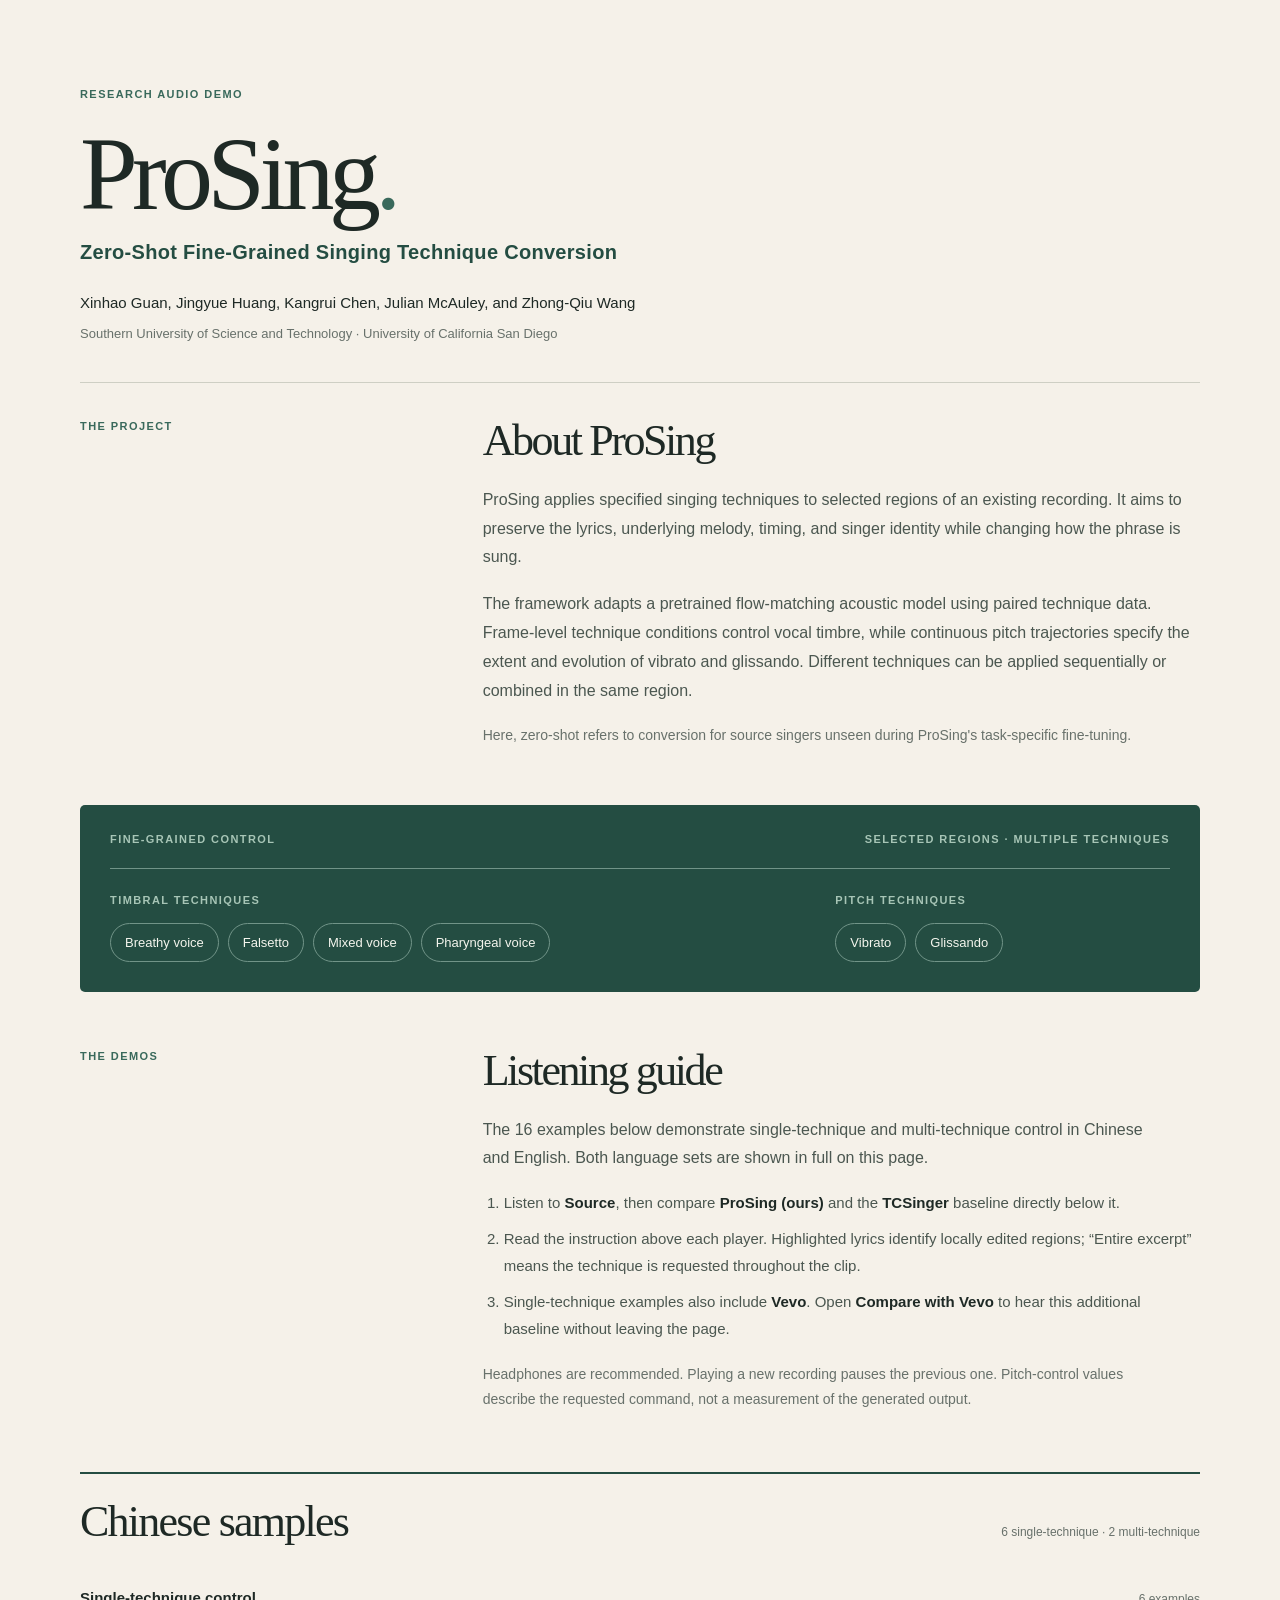
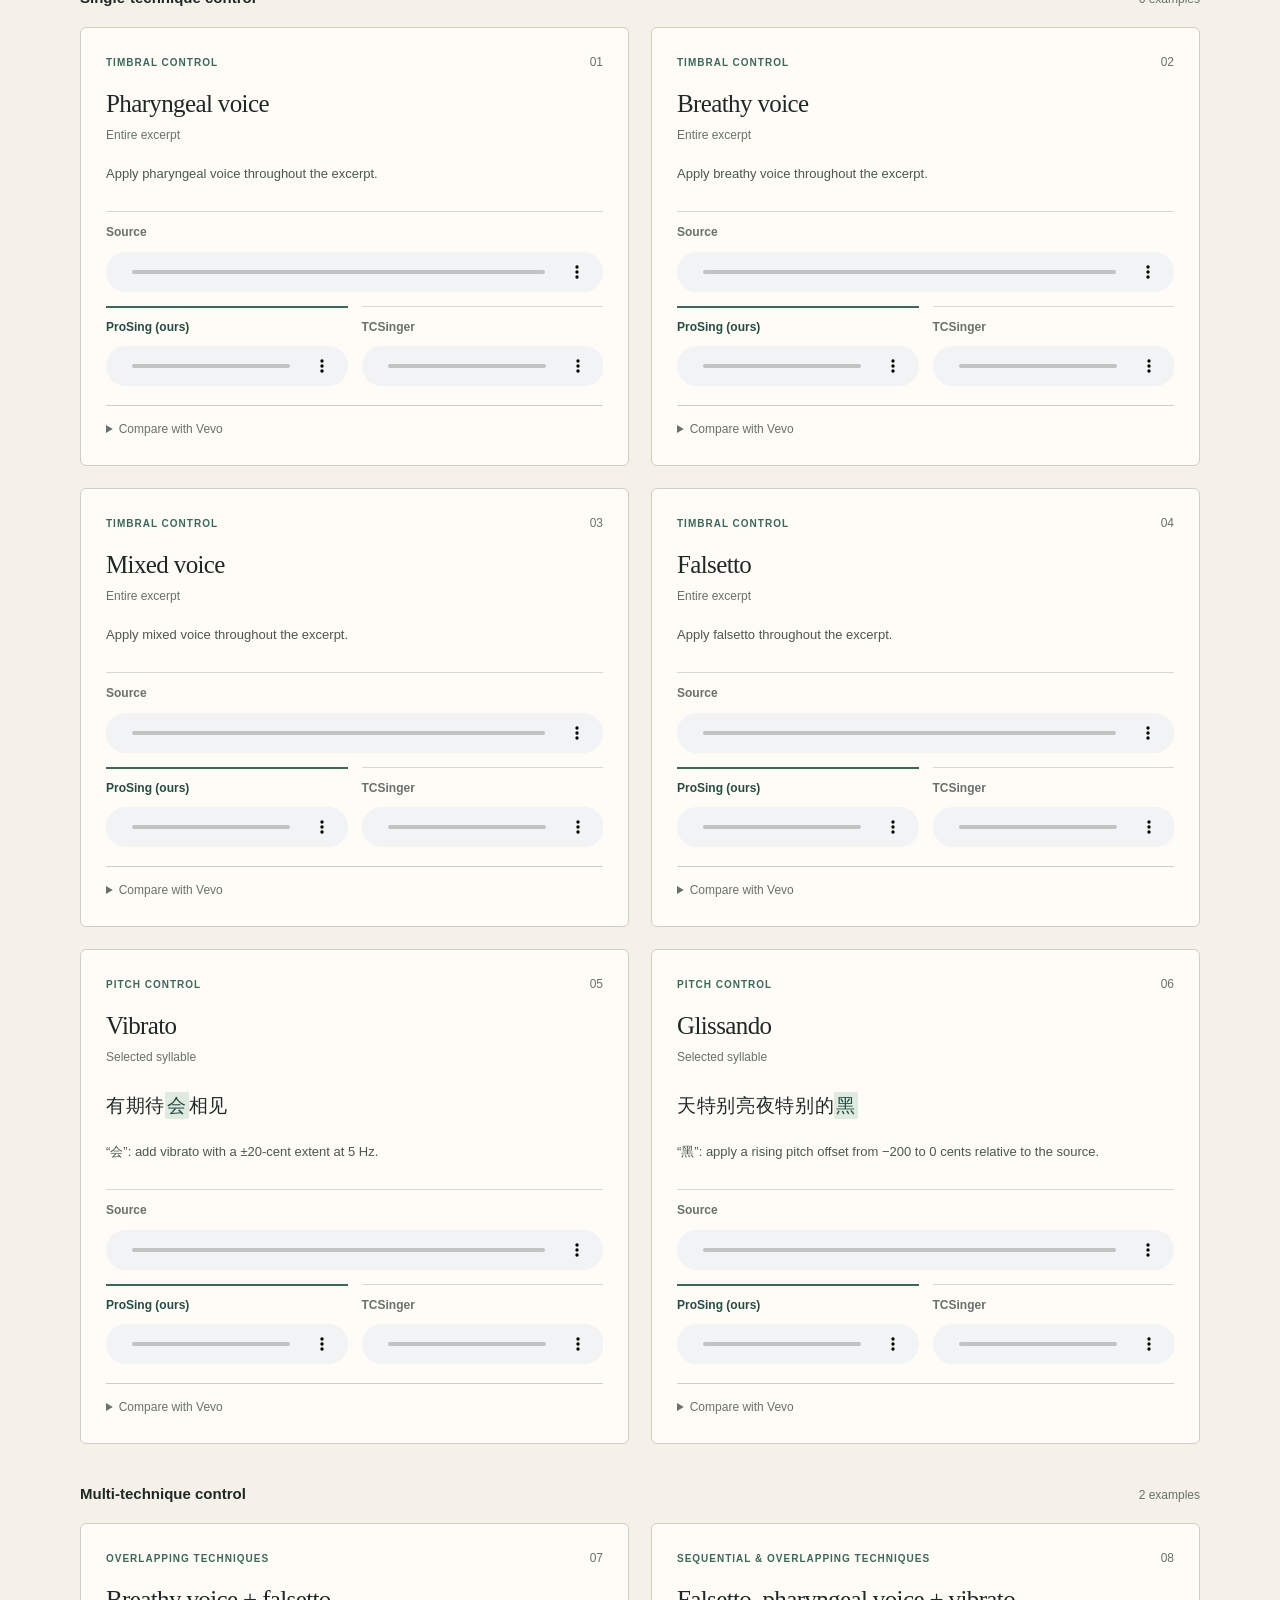
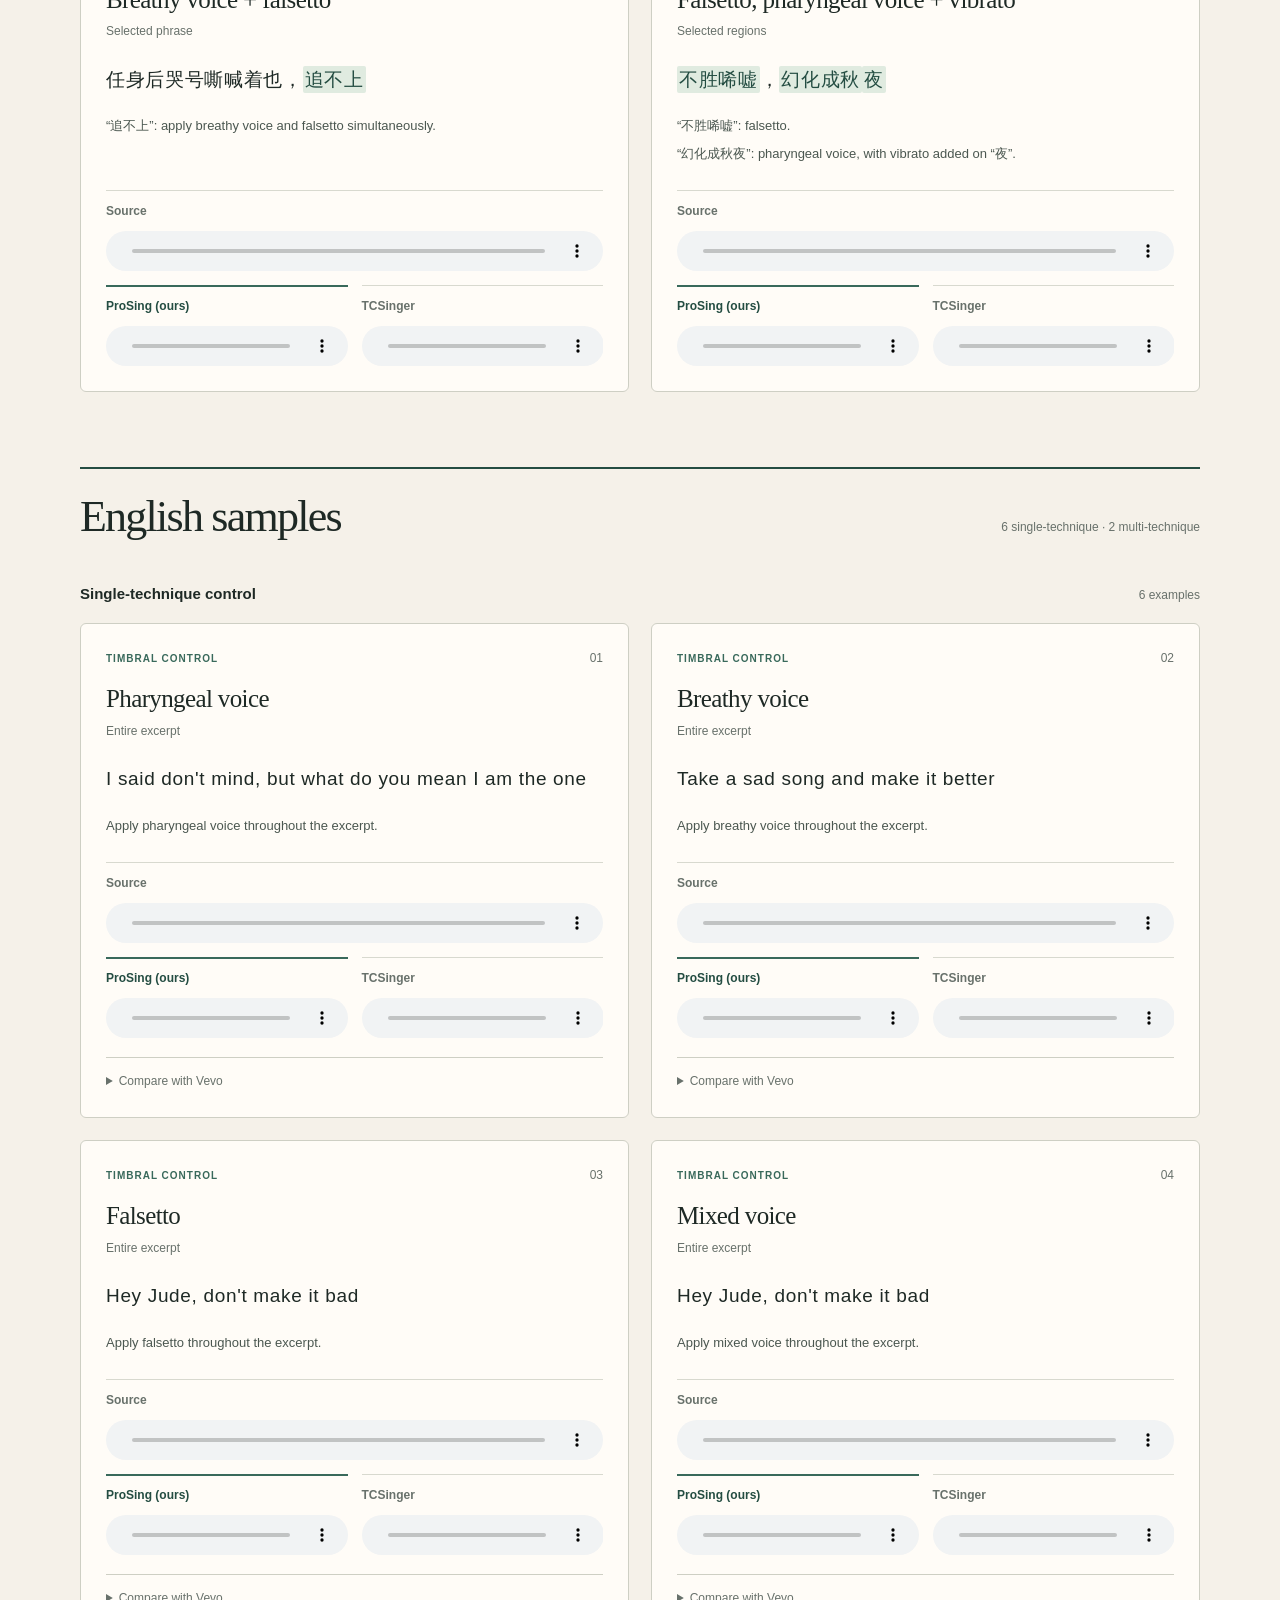
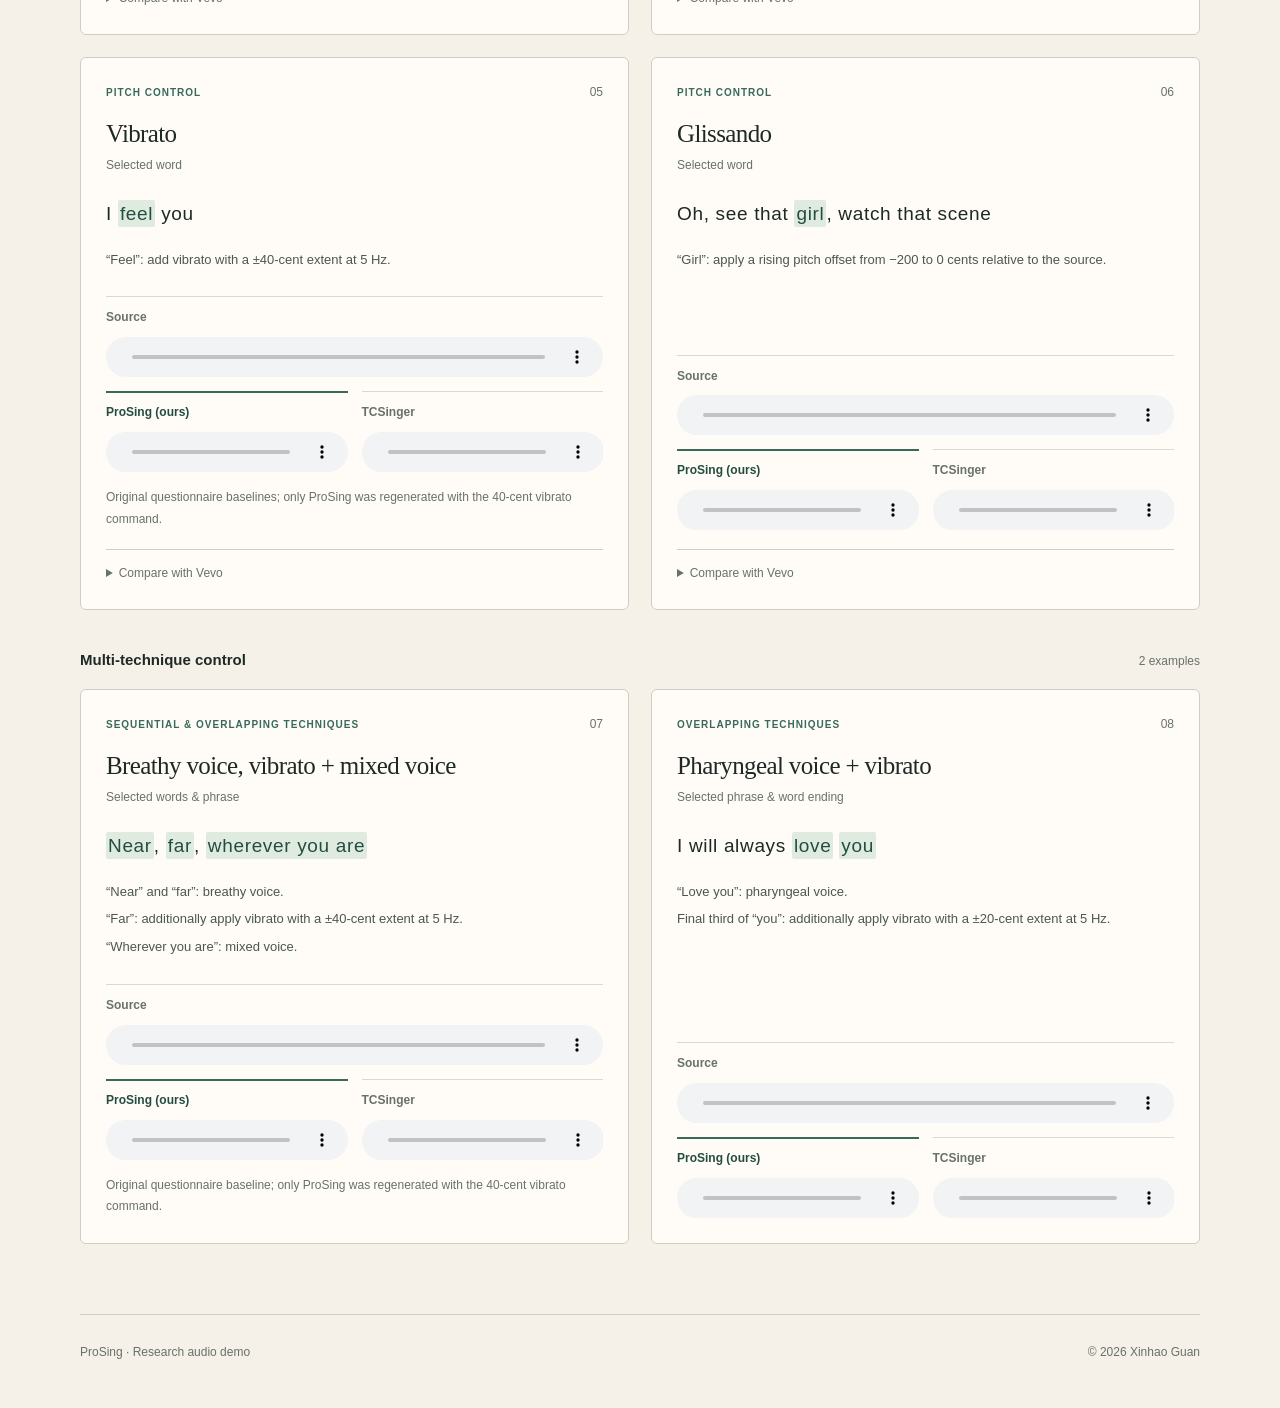
==== commit 5b427c00: "Show TCSinger alongside ProSing in every demo" ====
--- a/prosing-demo/index.html
+++ b/prosing-demo/index.html
@@ -58,9 +58,9 @@
   <div><h2 id="demos-title">Listening guide</h2>
     <p>The 16 examples below demonstrate single-technique and multi-technique control in Chinese and English. Both language sets are shown in full on this page.</p>
     <ol class="listening-steps">
-      <li>Listen to <strong>Source</strong>, then <strong>ProSing (ours)</strong>, to compare the original and converted performances.</li>
+      <li>Listen to <strong>Source</strong>, then compare <strong>ProSing (ours)</strong> and the <strong>TCSinger</strong> baseline directly below it.</li>
       <li>Read the instruction above each player. Highlighted lyrics identify locally edited regions; “Entire excerpt” means the technique is requested throughout the clip.</li>
-      <li>Open <strong>Compare with baselines</strong> to hear TCSinger and, where available, Vevo without leaving the page.</li>
+      <li>Single-technique examples also include <strong>Vevo</strong>. Open <strong>Compare with Vevo</strong> to hear this additional baseline without leaving the page.</li>
     </ol>
     <p class="listening-note">Headphones are recommended. Playing a new recording pauses the previous one. Pitch-control values describe the requested command, not a measurement of the generated output.</p>
   </div>
@@ -75,8 +75,9 @@
   <span class="sample-scope">Entire excerpt</span>
 
   <ul class="sample-instructions"><li>Apply pharyngeal voice throughout the excerpt.</li></ul>
-  <div class="audio-pair"><div class="audio-player"><span class="audio-label">Source</span><audio controls preload="none" aria-label="pharyngeal_06: Source"><source src="audio/zh/pharyngeal_06/source.wav" type="audio/wav">Your browser does not support audio playback.</audio></div><div class="audio-player audio-player-primary"><span class="audio-label">ProSing (ours)</span><audio controls preload="none" aria-label="pharyngeal_06: ProSing (ours)"><source src="audio/zh/pharyngeal_06/prosing.wav" type="audio/wav">Your browser does not support audio playback.</audio></div></div>
-  <details class="baseline-comparisons"><summary>Compare with baselines</summary><div class="audio-pair"><div class="audio-player"><span class="audio-label">TCSinger</span><audio controls preload="none" aria-label="pharyngeal_06: TCSinger"><source src="audio/zh/pharyngeal_06/tcsinger.wav" type="audio/wav">Your browser does not support audio playback.</audio></div><div class="audio-player"><span class="audio-label">Vevo</span><audio controls preload="none" aria-label="pharyngeal_06: Vevo"><source src="audio/zh/pharyngeal_06/vevo.wav" type="audio/wav">Your browser does not support audio playback.</audio></div></div></details>
+  <div class="audio-pair main-comparison"><div class="audio-player"><span class="audio-label">Source</span><audio controls preload="none" aria-label="pharyngeal_06: Source"><source src="audio/zh/pharyngeal_06/source.wav" type="audio/wav">Your browser does not support audio playback.</audio></div><div class="audio-player audio-player-primary"><span class="audio-label">ProSing (ours)</span><audio controls preload="none" aria-label="pharyngeal_06: ProSing (ours)"><source src="audio/zh/pharyngeal_06/prosing.wav" type="audio/wav">Your browser does not support audio playback.</audio></div><div class="audio-player"><span class="audio-label">TCSinger</span><audio controls preload="none" aria-label="pharyngeal_06: TCSinger"><source src="audio/zh/pharyngeal_06/tcsinger.wav" type="audio/wav">Your browser does not support audio playback.</audio></div></div>
+
+<details class="baseline-comparisons"><summary>Compare with Vevo</summary><div class="audio-pair"><div class="audio-player"><span class="audio-label">Vevo</span><audio controls preload="none" aria-label="pharyngeal_06: Vevo"><source src="audio/zh/pharyngeal_06/vevo.wav" type="audio/wav">Your browser does not support audio playback.</audio></div></div></details>
 </article>
 <article class="demo-card" id="breathy_03">
   <div class="demo-card-top"><span class="sample-family">Timbral control</span><span class="sample-number">02</span></div>
@@ -84,8 +85,9 @@
   <span class="sample-scope">Entire excerpt</span>
 
   <ul class="sample-instructions"><li>Apply breathy voice throughout the excerpt.</li></ul>
-  <div class="audio-pair"><div class="audio-player"><span class="audio-label">Source</span><audio controls preload="none" aria-label="breathy_03: Source"><source src="audio/zh/breathy_03/source.wav" type="audio/wav">Your browser does not support audio playback.</audio></div><div class="audio-player audio-player-primary"><span class="audio-label">ProSing (ours)</span><audio controls preload="none" aria-label="breathy_03: ProSing (ours)"><source src="audio/zh/breathy_03/prosing.wav" type="audio/wav">Your browser does not support audio playback.</audio></div></div>
-  <details class="baseline-comparisons"><summary>Compare with baselines</summary><div class="audio-pair"><div class="audio-player"><span class="audio-label">TCSinger</span><audio controls preload="none" aria-label="breathy_03: TCSinger"><source src="audio/zh/breathy_03/tcsinger.wav" type="audio/wav">Your browser does not support audio playback.</audio></div><div class="audio-player"><span class="audio-label">Vevo</span><audio controls preload="none" aria-label="breathy_03: Vevo"><source src="audio/zh/breathy_03/vevo.wav" type="audio/wav">Your browser does not support audio playback.</audio></div></div></details>
+  <div class="audio-pair main-comparison"><div class="audio-player"><span class="audio-label">Source</span><audio controls preload="none" aria-label="breathy_03: Source"><source src="audio/zh/breathy_03/source.wav" type="audio/wav">Your browser does not support audio playback.</audio></div><div class="audio-player audio-player-primary"><span class="audio-label">ProSing (ours)</span><audio controls preload="none" aria-label="breathy_03: ProSing (ours)"><source src="audio/zh/breathy_03/prosing.wav" type="audio/wav">Your browser does not support audio playback.</audio></div><div class="audio-player"><span class="audio-label">TCSinger</span><audio controls preload="none" aria-label="breathy_03: TCSinger"><source src="audio/zh/breathy_03/tcsinger.wav" type="audio/wav">Your browser does not support audio playback.</audio></div></div>
+
+<details class="baseline-comparisons"><summary>Compare with Vevo</summary><div class="audio-pair"><div class="audio-player"><span class="audio-label">Vevo</span><audio controls preload="none" aria-label="breathy_03: Vevo"><source src="audio/zh/breathy_03/vevo.wav" type="audio/wav">Your browser does not support audio playback.</audio></div></div></details>
 </article>
 <article class="demo-card" id="mix_05">
   <div class="demo-card-top"><span class="sample-family">Timbral control</span><span class="sample-number">03</span></div>
@@ -93,8 +95,9 @@
   <span class="sample-scope">Entire excerpt</span>
 
   <ul class="sample-instructions"><li>Apply mixed voice throughout the excerpt.</li></ul>
-  <div class="audio-pair"><div class="audio-player"><span class="audio-label">Source</span><audio controls preload="none" aria-label="mix_05: Source"><source src="audio/zh/mix_05/source.wav" type="audio/wav">Your browser does not support audio playback.</audio></div><div class="audio-player audio-player-primary"><span class="audio-label">ProSing (ours)</span><audio controls preload="none" aria-label="mix_05: ProSing (ours)"><source src="audio/zh/mix_05/prosing.wav" type="audio/wav">Your browser does not support audio playback.</audio></div></div>
-  <details class="baseline-comparisons"><summary>Compare with baselines</summary><div class="audio-pair"><div class="audio-player"><span class="audio-label">TCSinger</span><audio controls preload="none" aria-label="mix_05: TCSinger"><source src="audio/zh/mix_05/tcsinger.wav" type="audio/wav">Your browser does not support audio playback.</audio></div><div class="audio-player"><span class="audio-label">Vevo</span><audio controls preload="none" aria-label="mix_05: Vevo"><source src="audio/zh/mix_05/vevo.wav" type="audio/wav">Your browser does not support audio playback.</audio></div></div></details>
+  <div class="audio-pair main-comparison"><div class="audio-player"><span class="audio-label">Source</span><audio controls preload="none" aria-label="mix_05: Source"><source src="audio/zh/mix_05/source.wav" type="audio/wav">Your browser does not support audio playback.</audio></div><div class="audio-player audio-player-primary"><span class="audio-label">ProSing (ours)</span><audio controls preload="none" aria-label="mix_05: ProSing (ours)"><source src="audio/zh/mix_05/prosing.wav" type="audio/wav">Your browser does not support audio playback.</audio></div><div class="audio-player"><span class="audio-label">TCSinger</span><audio controls preload="none" aria-label="mix_05: TCSinger"><source src="audio/zh/mix_05/tcsinger.wav" type="audio/wav">Your browser does not support audio playback.</audio></div></div>
+
+<details class="baseline-comparisons"><summary>Compare with Vevo</summary><div class="audio-pair"><div class="audio-player"><span class="audio-label">Vevo</span><audio controls preload="none" aria-label="mix_05: Vevo"><source src="audio/zh/mix_05/vevo.wav" type="audio/wav">Your browser does not support audio playback.</audio></div></div></details>
 </article>
 <article class="demo-card" id="falsetto_01">
   <div class="demo-card-top"><span class="sample-family">Timbral control</span><span class="sample-number">04</span></div>
@@ -102,8 +105,9 @@
   <span class="sample-scope">Entire excerpt</span>
 
   <ul class="sample-instructions"><li>Apply falsetto throughout the excerpt.</li></ul>
-  <div class="audio-pair"><div class="audio-player"><span class="audio-label">Source</span><audio controls preload="none" aria-label="falsetto_01: Source"><source src="audio/zh/falsetto_01/source.wav" type="audio/wav">Your browser does not support audio playback.</audio></div><div class="audio-player audio-player-primary"><span class="audio-label">ProSing (ours)</span><audio controls preload="none" aria-label="falsetto_01: ProSing (ours)"><source src="audio/zh/falsetto_01/prosing.wav" type="audio/wav">Your browser does not support audio playback.</audio></div></div>
-  <details class="baseline-comparisons"><summary>Compare with baselines</summary><div class="audio-pair"><div class="audio-player"><span class="audio-label">TCSinger</span><audio controls preload="none" aria-label="falsetto_01: TCSinger"><source src="audio/zh/falsetto_01/tcsinger.wav" type="audio/wav">Your browser does not support audio playback.</audio></div><div class="audio-player"><span class="audio-label">Vevo</span><audio controls preload="none" aria-label="falsetto_01: Vevo"><source src="audio/zh/falsetto_01/vevo.wav" type="audio/wav">Your browser does not support audio playback.</audio></div></div></details>
+  <div class="audio-pair main-comparison"><div class="audio-player"><span class="audio-label">Source</span><audio controls preload="none" aria-label="falsetto_01: Source"><source src="audio/zh/falsetto_01/source.wav" type="audio/wav">Your browser does not support audio playback.</audio></div><div class="audio-player audio-player-primary"><span class="audio-label">ProSing (ours)</span><audio controls preload="none" aria-label="falsetto_01: ProSing (ours)"><source src="audio/zh/falsetto_01/prosing.wav" type="audio/wav">Your browser does not support audio playback.</audio></div><div class="audio-player"><span class="audio-label">TCSinger</span><audio controls preload="none" aria-label="falsetto_01: TCSinger"><source src="audio/zh/falsetto_01/tcsinger.wav" type="audio/wav">Your browser does not support audio playback.</audio></div></div>
+
+<details class="baseline-comparisons"><summary>Compare with Vevo</summary><div class="audio-pair"><div class="audio-player"><span class="audio-label">Vevo</span><audio controls preload="none" aria-label="falsetto_01: Vevo"><source src="audio/zh/falsetto_01/vevo.wav" type="audio/wav">Your browser does not support audio playback.</audio></div></div></details>
 </article>
 <article class="demo-card" id="vibrato_04">
   <div class="demo-card-top"><span class="sample-family">Pitch control</span><span class="sample-number">05</span></div>
@@ -111,8 +115,9 @@
   <span class="sample-scope">Selected syllable</span>
 <p class="sample-lyrics" lang="zh">有期待<mark title="vibrato">会</mark>相见</p>
   <ul class="sample-instructions"><li>“会”: add vibrato with a ±20-cent extent at 5 Hz.</li></ul>
-  <div class="audio-pair"><div class="audio-player"><span class="audio-label">Source</span><audio controls preload="none" aria-label="vibrato_04: Source"><source src="audio/zh/vibrato_04/source.wav" type="audio/wav">Your browser does not support audio playback.</audio></div><div class="audio-player audio-player-primary"><span class="audio-label">ProSing (ours)</span><audio controls preload="none" aria-label="vibrato_04: ProSing (ours)"><source src="audio/zh/vibrato_04/prosing.wav" type="audio/wav">Your browser does not support audio playback.</audio></div></div>
-  <details class="baseline-comparisons"><summary>Compare with baselines</summary><div class="audio-pair"><div class="audio-player"><span class="audio-label">TCSinger</span><audio controls preload="none" aria-label="vibrato_04: TCSinger"><source src="audio/zh/vibrato_04/tcsinger.wav" type="audio/wav">Your browser does not support audio playback.</audio></div><div class="audio-player"><span class="audio-label">Vevo</span><audio controls preload="none" aria-label="vibrato_04: Vevo"><source src="audio/zh/vibrato_04/vevo.wav" type="audio/wav">Your browser does not support audio playback.</audio></div></div></details>
+  <div class="audio-pair main-comparison"><div class="audio-player"><span class="audio-label">Source</span><audio controls preload="none" aria-label="vibrato_04: Source"><source src="audio/zh/vibrato_04/source.wav" type="audio/wav">Your browser does not support audio playback.</audio></div><div class="audio-player audio-player-primary"><span class="audio-label">ProSing (ours)</span><audio controls preload="none" aria-label="vibrato_04: ProSing (ours)"><source src="audio/zh/vibrato_04/prosing.wav" type="audio/wav">Your browser does not support audio playback.</audio></div><div class="audio-player"><span class="audio-label">TCSinger</span><audio controls preload="none" aria-label="vibrato_04: TCSinger"><source src="audio/zh/vibrato_04/tcsinger.wav" type="audio/wav">Your browser does not support audio playback.</audio></div></div>
+
+<details class="baseline-comparisons"><summary>Compare with Vevo</summary><div class="audio-pair"><div class="audio-player"><span class="audio-label">Vevo</span><audio controls preload="none" aria-label="vibrato_04: Vevo"><source src="audio/zh/vibrato_04/vevo.wav" type="audio/wav">Your browser does not support audio playback.</audio></div></div></details>
 </article>
 <article class="demo-card" id="gliss_03_hei">
   <div class="demo-card-top"><span class="sample-family">Pitch control</span><span class="sample-number">06</span></div>
@@ -120,8 +125,9 @@
   <span class="sample-scope">Selected syllable</span>
 <p class="sample-lyrics" lang="zh">天特别亮夜特别的<mark title="glissando">黑</mark></p>
   <ul class="sample-instructions"><li>“黑”: apply a rising pitch offset from −200 to 0 cents relative to the source.</li></ul>
-  <div class="audio-pair"><div class="audio-player"><span class="audio-label">Source</span><audio controls preload="none" aria-label="gliss_03_hei: Source"><source src="audio/zh/gliss_03_hei/source.wav" type="audio/wav">Your browser does not support audio playback.</audio></div><div class="audio-player audio-player-primary"><span class="audio-label">ProSing (ours)</span><audio controls preload="none" aria-label="gliss_03_hei: ProSing (ours)"><source src="audio/zh/gliss_03_hei/prosing.wav" type="audio/wav">Your browser does not support audio playback.</audio></div></div>
-  <details class="baseline-comparisons"><summary>Compare with baselines</summary><div class="audio-pair"><div class="audio-player"><span class="audio-label">TCSinger</span><audio controls preload="none" aria-label="gliss_03_hei: TCSinger"><source src="audio/zh/gliss_03_hei/tcsinger.wav" type="audio/wav">Your browser does not support audio playback.</audio></div><div class="audio-player"><span class="audio-label">Vevo</span><audio controls preload="none" aria-label="gliss_03_hei: Vevo"><source src="audio/zh/gliss_03_hei/vevo.wav" type="audio/wav">Your browser does not support audio playback.</audio></div></div></details>
+  <div class="audio-pair main-comparison"><div class="audio-player"><span class="audio-label">Source</span><audio controls preload="none" aria-label="gliss_03_hei: Source"><source src="audio/zh/gliss_03_hei/source.wav" type="audio/wav">Your browser does not support audio playback.</audio></div><div class="audio-player audio-player-primary"><span class="audio-label">ProSing (ours)</span><audio controls preload="none" aria-label="gliss_03_hei: ProSing (ours)"><source src="audio/zh/gliss_03_hei/prosing.wav" type="audio/wav">Your browser does not support audio playback.</audio></div><div class="audio-player"><span class="audio-label">TCSinger</span><audio controls preload="none" aria-label="gliss_03_hei: TCSinger"><source src="audio/zh/gliss_03_hei/tcsinger.wav" type="audio/wav">Your browser does not support audio playback.</audio></div></div>
+
+<details class="baseline-comparisons"><summary>Compare with Vevo</summary><div class="audio-pair"><div class="audio-player"><span class="audio-label">Vevo</span><audio controls preload="none" aria-label="gliss_03_hei: Vevo"><source src="audio/zh/gliss_03_hei/vevo.wav" type="audio/wav">Your browser does not support audio playback.</audio></div></div></details>
 </article></div>
 </section><section class="technique-demos" aria-labelledby="chinese-composite-title">
   <div class="demo-group-heading"><h4 id="chinese-composite-title">Multi-technique control</h4><span>2 examples</span></div>
@@ -131,8 +137,9 @@
   <span class="sample-scope">Selected phrase</span>
 <p class="sample-lyrics" lang="zh">任身后哭号嘶喊着也，<mark title="breathy voice + falsetto">追不上</mark></p>
   <ul class="sample-instructions"><li>“追不上”: apply breathy voice and falsetto simultaneously.</li></ul>
-  <div class="audio-pair"><div class="audio-player"><span class="audio-label">Source</span><audio controls preload="none" aria-label="combo_02_gumeng: Source"><source src="audio/zh/combo_02_gumeng/source.wav" type="audio/wav">Your browser does not support audio playback.</audio></div><div class="audio-player audio-player-primary"><span class="audio-label">ProSing (ours)</span><audio controls preload="none" aria-label="combo_02_gumeng: ProSing (ours)"><source src="audio/zh/combo_02_gumeng/prosing.wav" type="audio/wav">Your browser does not support audio playback.</audio></div></div>
-  <details class="baseline-comparisons"><summary>Compare with baselines</summary><div class="audio-pair"><div class="audio-player"><span class="audio-label">TCSinger</span><audio controls preload="none" aria-label="combo_02_gumeng: TCSinger"><source src="audio/zh/combo_02_gumeng/tcsinger.wav" type="audio/wav">Your browser does not support audio playback.</audio></div></div></details>
+  <div class="audio-pair main-comparison"><div class="audio-player"><span class="audio-label">Source</span><audio controls preload="none" aria-label="combo_02_gumeng: Source"><source src="audio/zh/combo_02_gumeng/source.wav" type="audio/wav">Your browser does not support audio playback.</audio></div><div class="audio-player audio-player-primary"><span class="audio-label">ProSing (ours)</span><audio controls preload="none" aria-label="combo_02_gumeng: ProSing (ours)"><source src="audio/zh/combo_02_gumeng/prosing.wav" type="audio/wav">Your browser does not support audio playback.</audio></div><div class="audio-player"><span class="audio-label">TCSinger</span><audio controls preload="none" aria-label="combo_02_gumeng: TCSinger"><source src="audio/zh/combo_02_gumeng/tcsinger.wav" type="audio/wav">Your browser does not support audio playback.</audio></div></div>
+
+
 </article>
 <article class="demo-card" id="combo_08_luoyeguigen">
   <div class="demo-card-top"><span class="sample-family">Sequential &amp; overlapping techniques</span><span class="sample-number">08</span></div>
@@ -140,8 +147,9 @@
   <span class="sample-scope">Selected regions</span>
 <p class="sample-lyrics" lang="zh"><mark title="falsetto">不胜唏嘘</mark>，<mark title="pharyngeal voice">幻化成秋</mark><mark title="pharyngeal voice + vibrato">夜</mark></p>
   <ul class="sample-instructions"><li>“不胜唏嘘”: falsetto.</li><li>“幻化成秋夜”: pharyngeal voice, with vibrato added on “夜”.</li></ul>
-  <div class="audio-pair"><div class="audio-player"><span class="audio-label">Source</span><audio controls preload="none" aria-label="combo_08_luoyeguigen: Source"><source src="audio/zh/combo_08_luoyeguigen/source.wav" type="audio/wav">Your browser does not support audio playback.</audio></div><div class="audio-player audio-player-primary"><span class="audio-label">ProSing (ours)</span><audio controls preload="none" aria-label="combo_08_luoyeguigen: ProSing (ours)"><source src="audio/zh/combo_08_luoyeguigen/prosing.wav" type="audio/wav">Your browser does not support audio playback.</audio></div></div>
-  <details class="baseline-comparisons"><summary>Compare with baselines</summary><div class="audio-pair"><div class="audio-player"><span class="audio-label">TCSinger</span><audio controls preload="none" aria-label="combo_08_luoyeguigen: TCSinger"><source src="audio/zh/combo_08_luoyeguigen/tcsinger.wav" type="audio/wav">Your browser does not support audio playback.</audio></div></div></details>
+  <div class="audio-pair main-comparison"><div class="audio-player"><span class="audio-label">Source</span><audio controls preload="none" aria-label="combo_08_luoyeguigen: Source"><source src="audio/zh/combo_08_luoyeguigen/source.wav" type="audio/wav">Your browser does not support audio playback.</audio></div><div class="audio-player audio-player-primary"><span class="audio-label">ProSing (ours)</span><audio controls preload="none" aria-label="combo_08_luoyeguigen: ProSing (ours)"><source src="audio/zh/combo_08_luoyeguigen/prosing.wav" type="audio/wav">Your browser does not support audio playback.</audio></div><div class="audio-player"><span class="audio-label">TCSinger</span><audio controls preload="none" aria-label="combo_08_luoyeguigen: TCSinger"><source src="audio/zh/combo_08_luoyeguigen/tcsinger.wav" type="audio/wav">Your browser does not support audio playback.</audio></div></div>
+
+
 </article></div>
 </section>
 </section>
@@ -155,8 +163,9 @@
   <span class="sample-scope">Entire excerpt</span>
 <p class="sample-lyrics" lang="en">I said don&#x27;t mind, but what do you mean I am the one</p>
   <ul class="sample-instructions"><li>Apply pharyngeal voice throughout the excerpt.</li></ul>
-  <div class="audio-pair"><div class="audio-player"><span class="audio-label">Source</span><audio controls preload="none" aria-label="en_pharyngeal_01: Source"><source src="audio/en/en_pharyngeal_01/source.wav" type="audio/wav">Your browser does not support audio playback.</audio></div><div class="audio-player audio-player-primary"><span class="audio-label">ProSing (ours)</span><audio controls preload="none" aria-label="en_pharyngeal_01: ProSing (ours)"><source src="audio/en/en_pharyngeal_01/prosing.wav" type="audio/wav">Your browser does not support audio playback.</audio></div></div>
-  <details class="baseline-comparisons"><summary>Compare with baselines</summary><div class="audio-pair"><div class="audio-player"><span class="audio-label">TCSinger</span><audio controls preload="none" aria-label="en_pharyngeal_01: TCSinger"><source src="audio/en/en_pharyngeal_01/tcsinger.wav" type="audio/wav">Your browser does not support audio playback.</audio></div><div class="audio-player"><span class="audio-label">Vevo</span><audio controls preload="none" aria-label="en_pharyngeal_01: Vevo"><source src="audio/en/en_pharyngeal_01/vevo.wav" type="audio/wav">Your browser does not support audio playback.</audio></div></div></details>
+  <div class="audio-pair main-comparison"><div class="audio-player"><span class="audio-label">Source</span><audio controls preload="none" aria-label="en_pharyngeal_01: Source"><source src="audio/en/en_pharyngeal_01/source.wav" type="audio/wav">Your browser does not support audio playback.</audio></div><div class="audio-player audio-player-primary"><span class="audio-label">ProSing (ours)</span><audio controls preload="none" aria-label="en_pharyngeal_01: ProSing (ours)"><source src="audio/en/en_pharyngeal_01/prosing.wav" type="audio/wav">Your browser does not support audio playback.</audio></div><div class="audio-player"><span class="audio-label">TCSinger</span><audio controls preload="none" aria-label="en_pharyngeal_01: TCSinger"><source src="audio/en/en_pharyngeal_01/tcsinger.wav" type="audio/wav">Your browser does not support audio playback.</audio></div></div>
+
+<details class="baseline-comparisons"><summary>Compare with Vevo</summary><div class="audio-pair"><div class="audio-player"><span class="audio-label">Vevo</span><audio controls preload="none" aria-label="en_pharyngeal_01: Vevo"><source src="audio/en/en_pharyngeal_01/vevo.wav" type="audio/wav">Your browser does not support audio playback.</audio></div></div></details>
 </article>
 <article class="demo-card" id="en_breathy_01">
   <div class="demo-card-top"><span class="sample-family">Timbral control</span><span class="sample-number">02</span></div>
@@ -164,8 +173,9 @@
   <span class="sample-scope">Entire excerpt</span>
 <p class="sample-lyrics" lang="en">Take a sad song and make it better</p>
   <ul class="sample-instructions"><li>Apply breathy voice throughout the excerpt.</li></ul>
-  <div class="audio-pair"><div class="audio-player"><span class="audio-label">Source</span><audio controls preload="none" aria-label="en_breathy_01: Source"><source src="audio/en/en_breathy_01/source.wav" type="audio/wav">Your browser does not support audio playback.</audio></div><div class="audio-player audio-player-primary"><span class="audio-label">ProSing (ours)</span><audio controls preload="none" aria-label="en_breathy_01: ProSing (ours)"><source src="audio/en/en_breathy_01/prosing.wav" type="audio/wav">Your browser does not support audio playback.</audio></div></div>
-  <details class="baseline-comparisons"><summary>Compare with baselines</summary><div class="audio-pair"><div class="audio-player"><span class="audio-label">TCSinger</span><audio controls preload="none" aria-label="en_breathy_01: TCSinger"><source src="audio/en/en_breathy_01/tcsinger.wav" type="audio/wav">Your browser does not support audio playback.</audio></div><div class="audio-player"><span class="audio-label">Vevo</span><audio controls preload="none" aria-label="en_breathy_01: Vevo"><source src="audio/en/en_breathy_01/vevo.wav" type="audio/wav">Your browser does not support audio playback.</audio></div></div></details>
+  <div class="audio-pair main-comparison"><div class="audio-player"><span class="audio-label">Source</span><audio controls preload="none" aria-label="en_breathy_01: Source"><source src="audio/en/en_breathy_01/source.wav" type="audio/wav">Your browser does not support audio playback.</audio></div><div class="audio-player audio-player-primary"><span class="audio-label">ProSing (ours)</span><audio controls preload="none" aria-label="en_breathy_01: ProSing (ours)"><source src="audio/en/en_breathy_01/prosing.wav" type="audio/wav">Your browser does not support audio playback.</audio></div><div class="audio-player"><span class="audio-label">TCSinger</span><audio controls preload="none" aria-label="en_breathy_01: TCSinger"><source src="audio/en/en_breathy_01/tcsinger.wav" type="audio/wav">Your browser does not support audio playback.</audio></div></div>
+
+<details class="baseline-comparisons"><summary>Compare with Vevo</summary><div class="audio-pair"><div class="audio-player"><span class="audio-label">Vevo</span><audio controls preload="none" aria-label="en_breathy_01: Vevo"><source src="audio/en/en_breathy_01/vevo.wav" type="audio/wav">Your browser does not support audio playback.</audio></div></div></details>
 </article>
 <article class="demo-card" id="en_falsetto_03">
   <div class="demo-card-top"><span class="sample-family">Timbral control</span><span class="sample-number">03</span></div>
@@ -173,8 +183,9 @@
   <span class="sample-scope">Entire excerpt</span>
 <p class="sample-lyrics" lang="en">Hey Jude, don&#x27;t make it bad</p>
   <ul class="sample-instructions"><li>Apply falsetto throughout the excerpt.</li></ul>
-  <div class="audio-pair"><div class="audio-player"><span class="audio-label">Source</span><audio controls preload="none" aria-label="en_falsetto_03: Source"><source src="audio/en/en_falsetto_03/source.wav" type="audio/wav">Your browser does not support audio playback.</audio></div><div class="audio-player audio-player-primary"><span class="audio-label">ProSing (ours)</span><audio controls preload="none" aria-label="en_falsetto_03: ProSing (ours)"><source src="audio/en/en_falsetto_03/prosing.wav" type="audio/wav">Your browser does not support audio playback.</audio></div></div>
-  <details class="baseline-comparisons"><summary>Compare with baselines</summary><div class="audio-pair"><div class="audio-player"><span class="audio-label">TCSinger</span><audio controls preload="none" aria-label="en_falsetto_03: TCSinger"><source src="audio/en/en_falsetto_03/tcsinger.wav" type="audio/wav">Your browser does not support audio playback.</audio></div><div class="audio-player"><span class="audio-label">Vevo</span><audio controls preload="none" aria-label="en_falsetto_03: Vevo"><source src="audio/en/en_falsetto_03/vevo.wav" type="audio/wav">Your browser does not support audio playback.</audio></div></div></details>
+  <div class="audio-pair main-comparison"><div class="audio-player"><span class="audio-label">Source</span><audio controls preload="none" aria-label="en_falsetto_03: Source"><source src="audio/en/en_falsetto_03/source.wav" type="audio/wav">Your browser does not support audio playback.</audio></div><div class="audio-player audio-player-primary"><span class="audio-label">ProSing (ours)</span><audio controls preload="none" aria-label="en_falsetto_03: ProSing (ours)"><source src="audio/en/en_falsetto_03/prosing.wav" type="audio/wav">Your browser does not support audio playback.</audio></div><div class="audio-player"><span class="audio-label">TCSinger</span><audio controls preload="none" aria-label="en_falsetto_03: TCSinger"><source src="audio/en/en_falsetto_03/tcsinger.wav" type="audio/wav">Your browser does not support audio playback.</audio></div></div>
+
+<details class="baseline-comparisons"><summary>Compare with Vevo</summary><div class="audio-pair"><div class="audio-player"><span class="audio-label">Vevo</span><audio controls preload="none" aria-label="en_falsetto_03: Vevo"><source src="audio/en/en_falsetto_03/vevo.wav" type="audio/wav">Your browser does not support audio playback.</audio></div></div></details>
 </article>
 <article class="demo-card" id="en_mix_02">
   <div class="demo-card-top"><span class="sample-family">Timbral control</span><span class="sample-number">04</span></div>
@@ -182,8 +193,9 @@
   <span class="sample-scope">Entire excerpt</span>
 <p class="sample-lyrics" lang="en">Hey Jude, don&#x27;t make it bad</p>
   <ul class="sample-instructions"><li>Apply mixed voice throughout the excerpt.</li></ul>
-  <div class="audio-pair"><div class="audio-player"><span class="audio-label">Source</span><audio controls preload="none" aria-label="en_mix_02: Source"><source src="audio/en/en_mix_02/source.wav" type="audio/wav">Your browser does not support audio playback.</audio></div><div class="audio-player audio-player-primary"><span class="audio-label">ProSing (ours)</span><audio controls preload="none" aria-label="en_mix_02: ProSing (ours)"><source src="audio/en/en_mix_02/prosing.wav" type="audio/wav">Your browser does not support audio playback.</audio></div></div>
-  <details class="baseline-comparisons"><summary>Compare with baselines</summary><div class="audio-pair"><div class="audio-player"><span class="audio-label">TCSinger</span><audio controls preload="none" aria-label="en_mix_02: TCSinger"><source src="audio/en/en_mix_02/tcsinger.wav" type="audio/wav">Your browser does not support audio playback.</audio></div><div class="audio-player"><span class="audio-label">Vevo</span><audio controls preload="none" aria-label="en_mix_02: Vevo"><source src="audio/en/en_mix_02/vevo.wav" type="audio/wav">Your browser does not support audio playback.</audio></div></div></details>
+  <div class="audio-pair main-comparison"><div class="audio-player"><span class="audio-label">Source</span><audio controls preload="none" aria-label="en_mix_02: Source"><source src="audio/en/en_mix_02/source.wav" type="audio/wav">Your browser does not support audio playback.</audio></div><div class="audio-player audio-player-primary"><span class="audio-label">ProSing (ours)</span><audio controls preload="none" aria-label="en_mix_02: ProSing (ours)"><source src="audio/en/en_mix_02/prosing.wav" type="audio/wav">Your browser does not support audio playback.</audio></div><div class="audio-player"><span class="audio-label">TCSinger</span><audio controls preload="none" aria-label="en_mix_02: TCSinger"><source src="audio/en/en_mix_02/tcsinger.wav" type="audio/wav">Your browser does not support audio playback.</audio></div></div>
+
+<details class="baseline-comparisons"><summary>Compare with Vevo</summary><div class="audio-pair"><div class="audio-player"><span class="audio-label">Vevo</span><audio controls preload="none" aria-label="en_mix_02: Vevo"><source src="audio/en/en_mix_02/vevo.wav" type="audio/wav">Your browser does not support audio playback.</audio></div></div></details>
 </article>
 <article class="demo-card" id="en_vibrato_02">
   <div class="demo-card-top"><span class="sample-family">Pitch control</span><span class="sample-number">05</span></div>
@@ -191,8 +203,9 @@
   <span class="sample-scope">Selected word</span>
 <p class="sample-lyrics" lang="en">I <mark title="vibrato">feel</mark> you</p>
   <ul class="sample-instructions"><li>“Feel”: add vibrato with a ±40-cent extent at 5 Hz.</li></ul>
-  <div class="audio-pair"><div class="audio-player"><span class="audio-label">Source</span><audio controls preload="none" aria-label="en_vibrato_02: Source"><source src="audio/en/en_vibrato_02/source.wav" type="audio/wav">Your browser does not support audio playback.</audio></div><div class="audio-player audio-player-primary"><span class="audio-label">ProSing (ours)</span><audio controls preload="none" aria-label="en_vibrato_02: ProSing (ours)"><source src="audio/en/en_vibrato_02/prosing.wav" type="audio/wav">Your browser does not support audio playback.</audio></div></div>
-  <details class="baseline-comparisons"><summary>Compare with baselines</summary><p class="listening-note">Original questionnaire baselines; only ProSing was regenerated with the 40-cent vibrato command.</p><div class="audio-pair"><div class="audio-player"><span class="audio-label">TCSinger</span><audio controls preload="none" aria-label="en_vibrato_02: TCSinger"><source src="audio/en/en_vibrato_02/tcsinger.wav" type="audio/wav">Your browser does not support audio playback.</audio></div><div class="audio-player"><span class="audio-label">Vevo</span><audio controls preload="none" aria-label="en_vibrato_02: Vevo"><source src="audio/en/en_vibrato_02/vevo.wav" type="audio/wav">Your browser does not support audio playback.</audio></div></div></details>
+  <div class="audio-pair main-comparison"><div class="audio-player"><span class="audio-label">Source</span><audio controls preload="none" aria-label="en_vibrato_02: Source"><source src="audio/en/en_vibrato_02/source.wav" type="audio/wav">Your browser does not support audio playback.</audio></div><div class="audio-player audio-player-primary"><span class="audio-label">ProSing (ours)</span><audio controls preload="none" aria-label="en_vibrato_02: ProSing (ours)"><source src="audio/en/en_vibrato_02/prosing.wav" type="audio/wav">Your browser does not support audio playback.</audio></div><div class="audio-player"><span class="audio-label">TCSinger</span><audio controls preload="none" aria-label="en_vibrato_02: TCSinger"><source src="audio/en/en_vibrato_02/tcsinger.wav" type="audio/wav">Your browser does not support audio playback.</audio></div></div>
+<p class="listening-note">Original questionnaire baselines; only ProSing was regenerated with the 40-cent vibrato command.</p>
+<details class="baseline-comparisons"><summary>Compare with Vevo</summary><div class="audio-pair"><div class="audio-player"><span class="audio-label">Vevo</span><audio controls preload="none" aria-label="en_vibrato_02: Vevo"><source src="audio/en/en_vibrato_02/vevo.wav" type="audio/wav">Your browser does not support audio playback.</audio></div></div></details>
 </article>
 <article class="demo-card" id="en_glissando_02">
   <div class="demo-card-top"><span class="sample-family">Pitch control</span><span class="sample-number">06</span></div>
@@ -200,8 +213,9 @@
   <span class="sample-scope">Selected word</span>
 <p class="sample-lyrics" lang="en">Oh, see that <mark title="glissando">girl</mark>, watch that scene</p>
   <ul class="sample-instructions"><li>“Girl”: apply a rising pitch offset from −200 to 0 cents relative to the source.</li></ul>
-  <div class="audio-pair"><div class="audio-player"><span class="audio-label">Source</span><audio controls preload="none" aria-label="en_glissando_02: Source"><source src="audio/en/en_glissando_02/source.wav" type="audio/wav">Your browser does not support audio playback.</audio></div><div class="audio-player audio-player-primary"><span class="audio-label">ProSing (ours)</span><audio controls preload="none" aria-label="en_glissando_02: ProSing (ours)"><source src="audio/en/en_glissando_02/prosing.wav" type="audio/wav">Your browser does not support audio playback.</audio></div></div>
-  <details class="baseline-comparisons"><summary>Compare with baselines</summary><div class="audio-pair"><div class="audio-player"><span class="audio-label">TCSinger</span><audio controls preload="none" aria-label="en_glissando_02: TCSinger"><source src="audio/en/en_glissando_02/tcsinger.wav" type="audio/wav">Your browser does not support audio playback.</audio></div><div class="audio-player"><span class="audio-label">Vevo</span><audio controls preload="none" aria-label="en_glissando_02: Vevo"><source src="audio/en/en_glissando_02/vevo.wav" type="audio/wav">Your browser does not support audio playback.</audio></div></div></details>
+  <div class="audio-pair main-comparison"><div class="audio-player"><span class="audio-label">Source</span><audio controls preload="none" aria-label="en_glissando_02: Source"><source src="audio/en/en_glissando_02/source.wav" type="audio/wav">Your browser does not support audio playback.</audio></div><div class="audio-player audio-player-primary"><span class="audio-label">ProSing (ours)</span><audio controls preload="none" aria-label="en_glissando_02: ProSing (ours)"><source src="audio/en/en_glissando_02/prosing.wav" type="audio/wav">Your browser does not support audio playback.</audio></div><div class="audio-player"><span class="audio-label">TCSinger</span><audio controls preload="none" aria-label="en_glissando_02: TCSinger"><source src="audio/en/en_glissando_02/tcsinger.wav" type="audio/wav">Your browser does not support audio playback.</audio></div></div>
+
+<details class="baseline-comparisons"><summary>Compare with Vevo</summary><div class="audio-pair"><div class="audio-player"><span class="audio-label">Vevo</span><audio controls preload="none" aria-label="en_glissando_02: Vevo"><source src="audio/en/en_glissando_02/vevo.wav" type="audio/wav">Your browser does not support audio playback.</audio></div></div></details>
 </article></div>
 </section><section class="technique-demos" aria-labelledby="english-composite-title">
   <div class="demo-group-heading"><h4 id="english-composite-title">Multi-technique control</h4><span>2 examples</span></div>
@@ -211,8 +225,9 @@
   <span class="sample-scope">Selected words &amp; phrase</span>
 <p class="sample-lyrics" lang="en"><mark title="breathy voice">Near</mark>, <mark title="breathy voice + vibrato">far</mark>, <mark title="mixed voice">wherever you are</mark></p>
   <ul class="sample-instructions"><li>“Near” and “far”: breathy voice.</li><li>“Far”: additionally apply vibrato with a ±40-cent extent at 5 Hz.</li><li>“Wherever you are”: mixed voice.</li></ul>
-  <div class="audio-pair"><div class="audio-player"><span class="audio-label">Source</span><audio controls preload="none" aria-label="en_combo_01: Source"><source src="audio/en/en_combo_01/source.wav" type="audio/wav">Your browser does not support audio playback.</audio></div><div class="audio-player audio-player-primary"><span class="audio-label">ProSing (ours)</span><audio controls preload="none" aria-label="en_combo_01: ProSing (ours)"><source src="audio/en/en_combo_01/prosing.wav" type="audio/wav">Your browser does not support audio playback.</audio></div></div>
-  <details class="baseline-comparisons"><summary>Compare with baselines</summary><p class="listening-note">Original questionnaire baseline; only ProSing was regenerated with the 40-cent vibrato command.</p><div class="audio-pair"><div class="audio-player"><span class="audio-label">TCSinger</span><audio controls preload="none" aria-label="en_combo_01: TCSinger"><source src="audio/en/en_combo_01/tcsinger.wav" type="audio/wav">Your browser does not support audio playback.</audio></div></div></details>
+  <div class="audio-pair main-comparison"><div class="audio-player"><span class="audio-label">Source</span><audio controls preload="none" aria-label="en_combo_01: Source"><source src="audio/en/en_combo_01/source.wav" type="audio/wav">Your browser does not support audio playback.</audio></div><div class="audio-player audio-player-primary"><span class="audio-label">ProSing (ours)</span><audio controls preload="none" aria-label="en_combo_01: ProSing (ours)"><source src="audio/en/en_combo_01/prosing.wav" type="audio/wav">Your browser does not support audio playback.</audio></div><div class="audio-player"><span class="audio-label">TCSinger</span><audio controls preload="none" aria-label="en_combo_01: TCSinger"><source src="audio/en/en_combo_01/tcsinger.wav" type="audio/wav">Your browser does not support audio playback.</audio></div></div>
+<p class="listening-note">Original questionnaire baseline; only ProSing was regenerated with the 40-cent vibrato command.</p>
+
 </article>
 <article class="demo-card" id="en_combo_04">
   <div class="demo-card-top"><span class="sample-family">Overlapping techniques</span><span class="sample-number">08</span></div>
@@ -220,8 +235,9 @@
   <span class="sample-scope">Selected phrase &amp; word ending</span>
 <p class="sample-lyrics" lang="en">I will always <mark title="pharyngeal voice">love</mark> <mark title="pharyngeal voice; vibrato on the final third">you</mark></p>
   <ul class="sample-instructions"><li>“Love you”: pharyngeal voice.</li><li>Final third of “you”: additionally apply vibrato with a ±20-cent extent at 5 Hz.</li></ul>
-  <div class="audio-pair"><div class="audio-player"><span class="audio-label">Source</span><audio controls preload="none" aria-label="en_combo_04: Source"><source src="audio/en/en_combo_04/source.wav" type="audio/wav">Your browser does not support audio playback.</audio></div><div class="audio-player audio-player-primary"><span class="audio-label">ProSing (ours)</span><audio controls preload="none" aria-label="en_combo_04: ProSing (ours)"><source src="audio/en/en_combo_04/prosing.wav" type="audio/wav">Your browser does not support audio playback.</audio></div></div>
-  <details class="baseline-comparisons"><summary>Compare with baselines</summary><div class="audio-pair"><div class="audio-player"><span class="audio-label">TCSinger</span><audio controls preload="none" aria-label="en_combo_04: TCSinger"><source src="audio/en/en_combo_04/tcsinger.wav" type="audio/wav">Your browser does not support audio playback.</audio></div></div></details>
+  <div class="audio-pair main-comparison"><div class="audio-player"><span class="audio-label">Source</span><audio controls preload="none" aria-label="en_combo_04: Source"><source src="audio/en/en_combo_04/source.wav" type="audio/wav">Your browser does not support audio playback.</audio></div><div class="audio-player audio-player-primary"><span class="audio-label">ProSing (ours)</span><audio controls preload="none" aria-label="en_combo_04: ProSing (ours)"><source src="audio/en/en_combo_04/prosing.wav" type="audio/wav">Your browser does not support audio playback.</audio></div><div class="audio-player"><span class="audio-label">TCSinger</span><audio controls preload="none" aria-label="en_combo_04: TCSinger"><source src="audio/en/en_combo_04/tcsinger.wav" type="audio/wav">Your browser does not support audio playback.</audio></div></div>
+
+
 </article></div>
 </section>
 </section>
--- a/prosing-demo/demos.css
+++ b/prosing-demo/demos.css
@@ -53,6 +53,8 @@
 .sample-instructions li + li { margin-top: 5px; }
 .audio-pair { display: grid; grid-template-columns: repeat(2, minmax(0, 1fr)); gap: 14px; }
 .demo-card > .audio-pair { margin-top: auto; }
+.main-comparison > .audio-player:first-child { grid-column: 1 / -1; }
+.demo-card > .listening-note { margin: 15px 0 0; font-size: 12px; color: var(--muted); }
 .audio-player { min-width: 0; border-top: 1px solid #d8d9cf; padding-top: 11px; }
 .audio-player-primary { border-top: 2px solid var(--accent); padding-top: 10px; }
 .audio-label { display: block; margin-bottom: 9px; font-size: 12px; font-weight: 600; color: var(--muted); }
@@ -61,7 +63,7 @@
 .baseline-comparisons { margin-top: 19px; border-top: 1px solid var(--line); padding-top: 14px; }
 .baseline-comparisons summary { cursor: pointer; color: var(--muted); font-size: 12px; }
 .baseline-comparisons summary:hover { color: var(--accent); }
-.baseline-comparisons .audio-pair { margin-top: 15px; }
+.baseline-comparisons .audio-pair { margin-top: 15px; grid-template-columns: 1fr; }
 .baseline-comparisons .audio-player { border-top: 0; padding-top: 0; }
 .language-demos + .language-demos { margin-top: 75px; }
 .language-demos-pending .language-heading { border-top-color: var(--line); }
